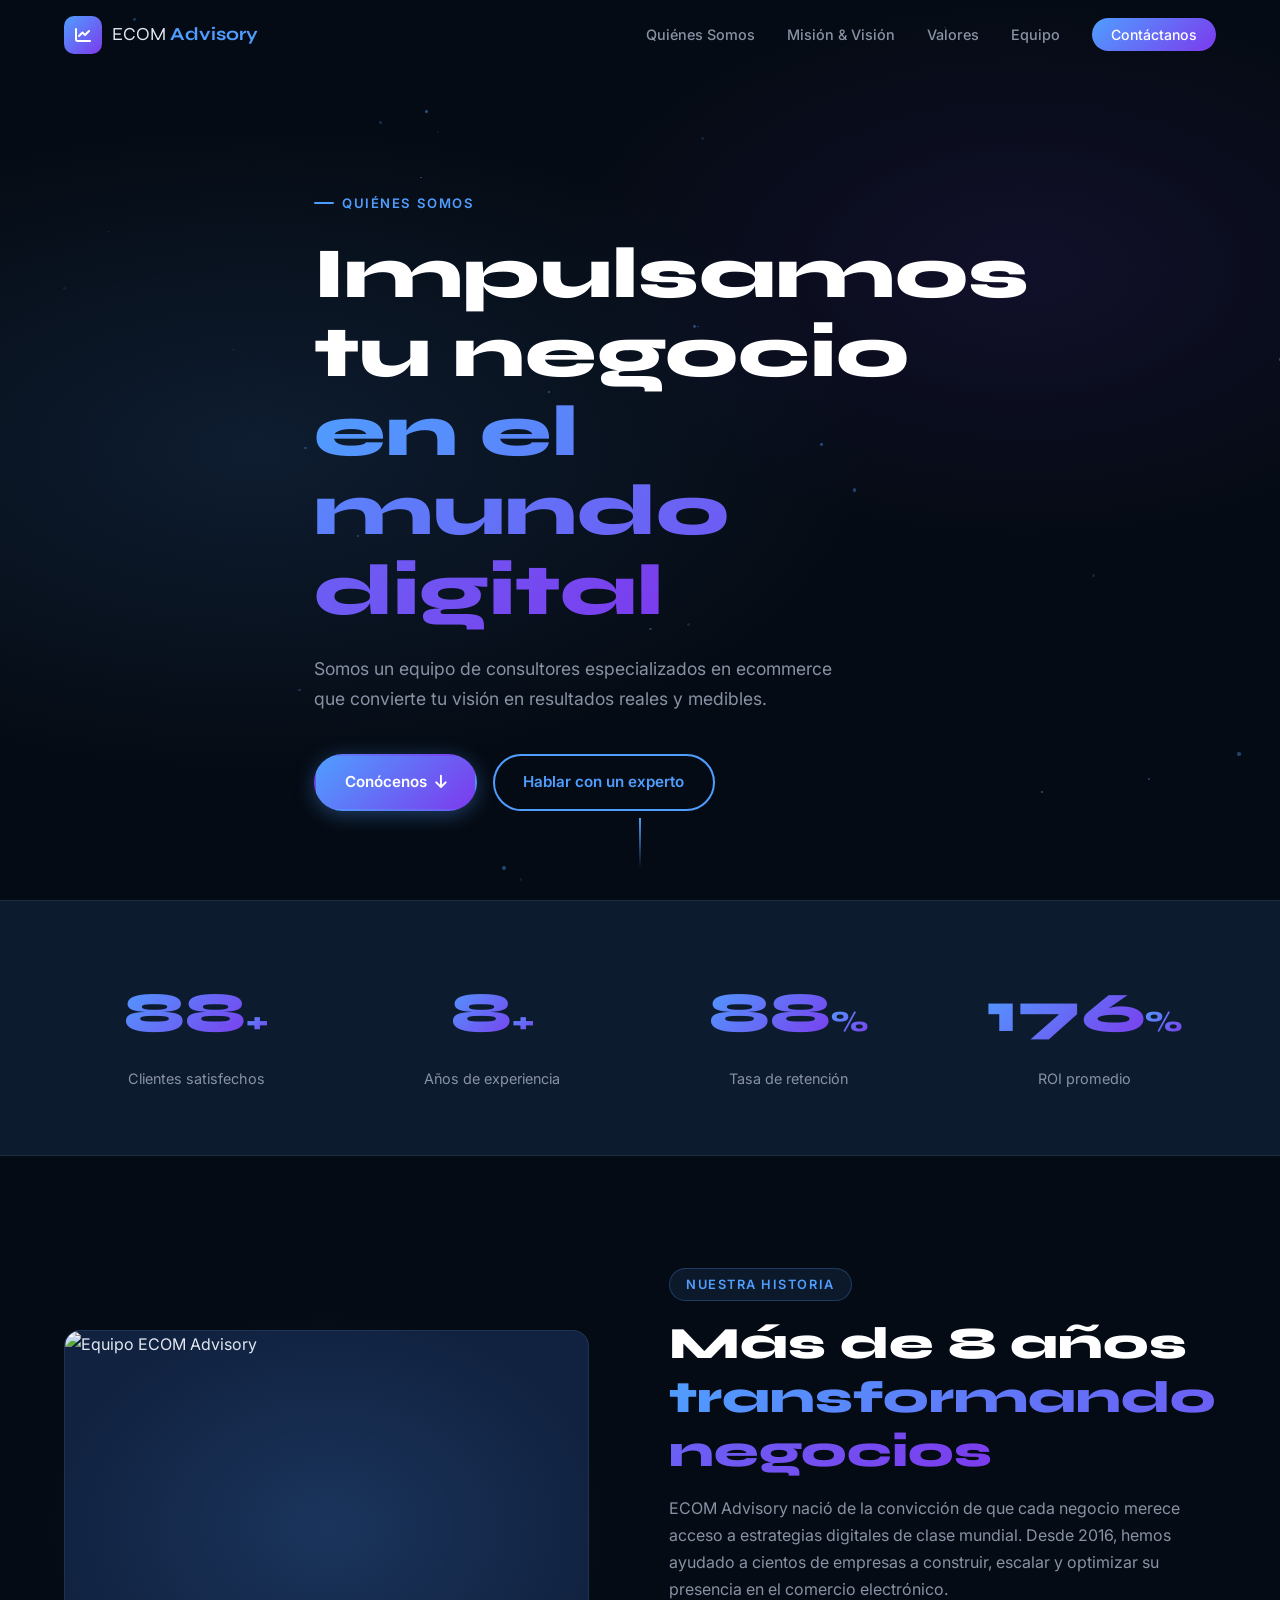
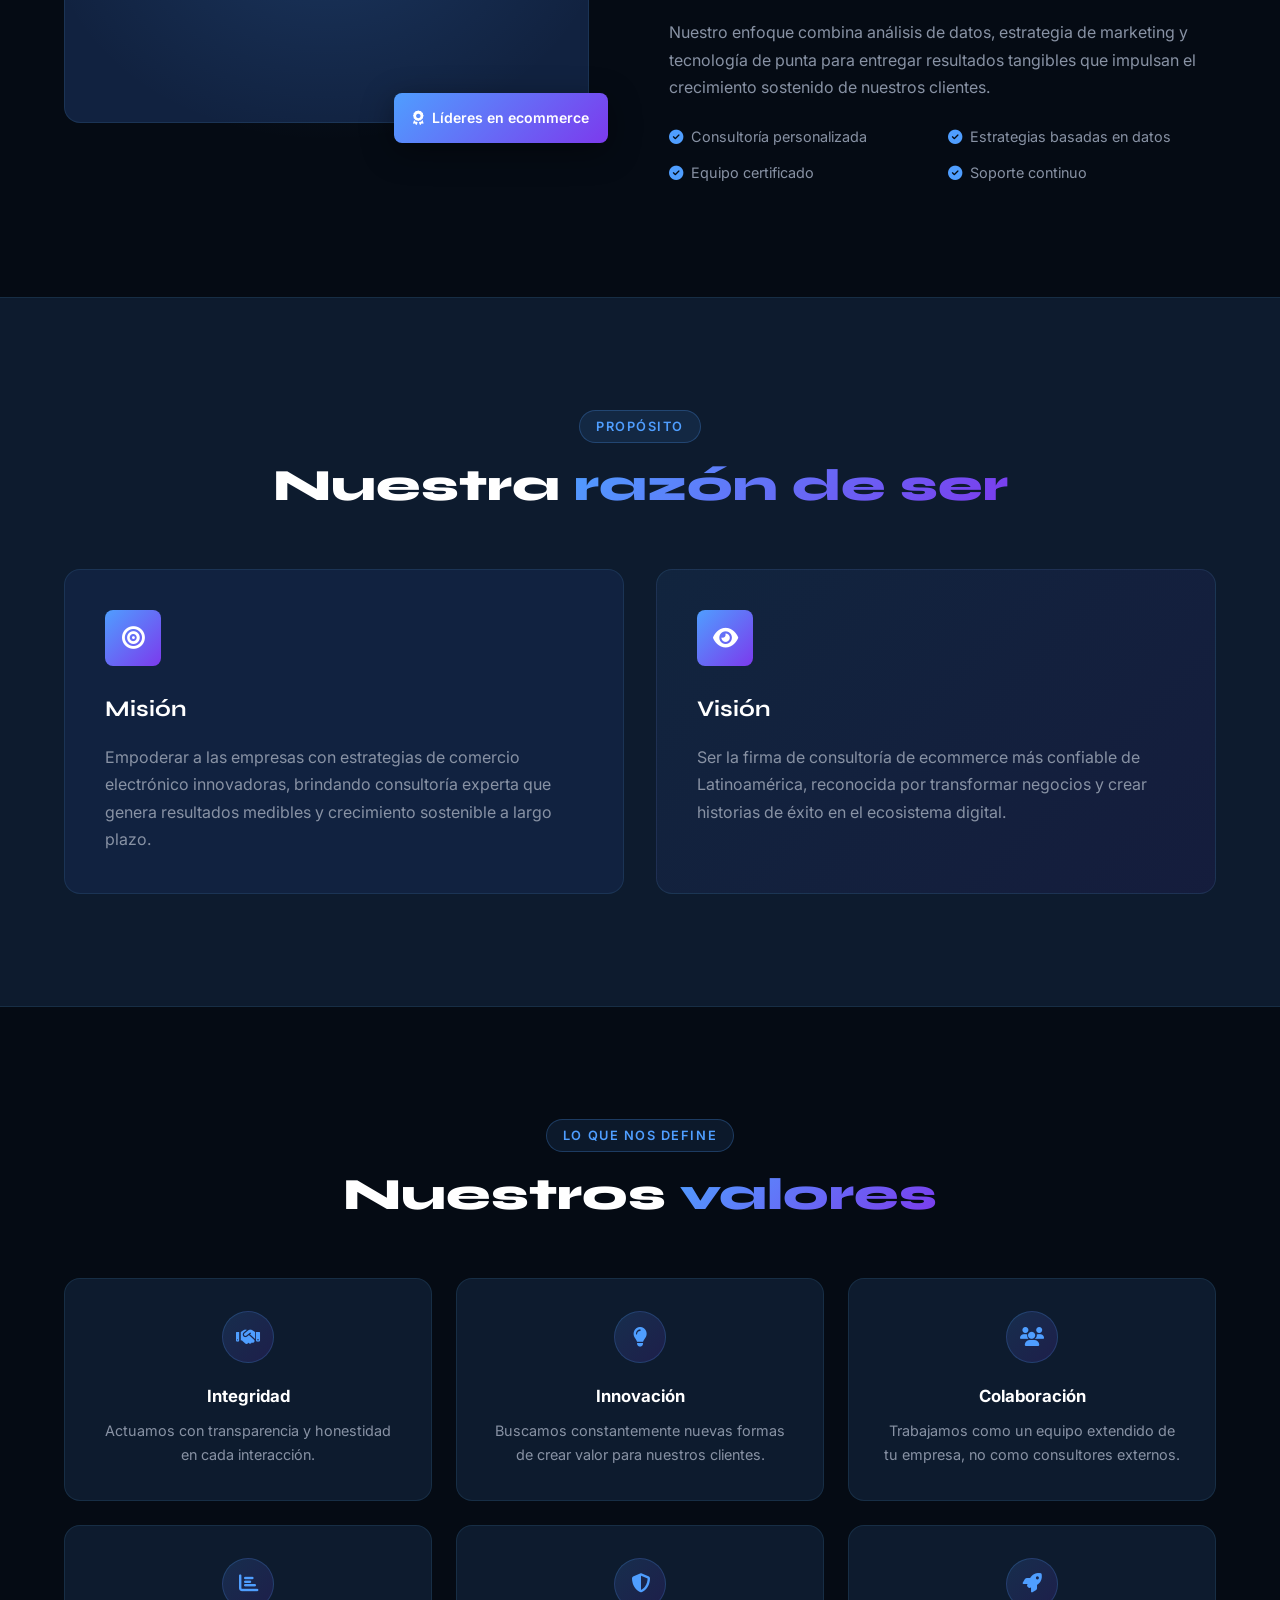
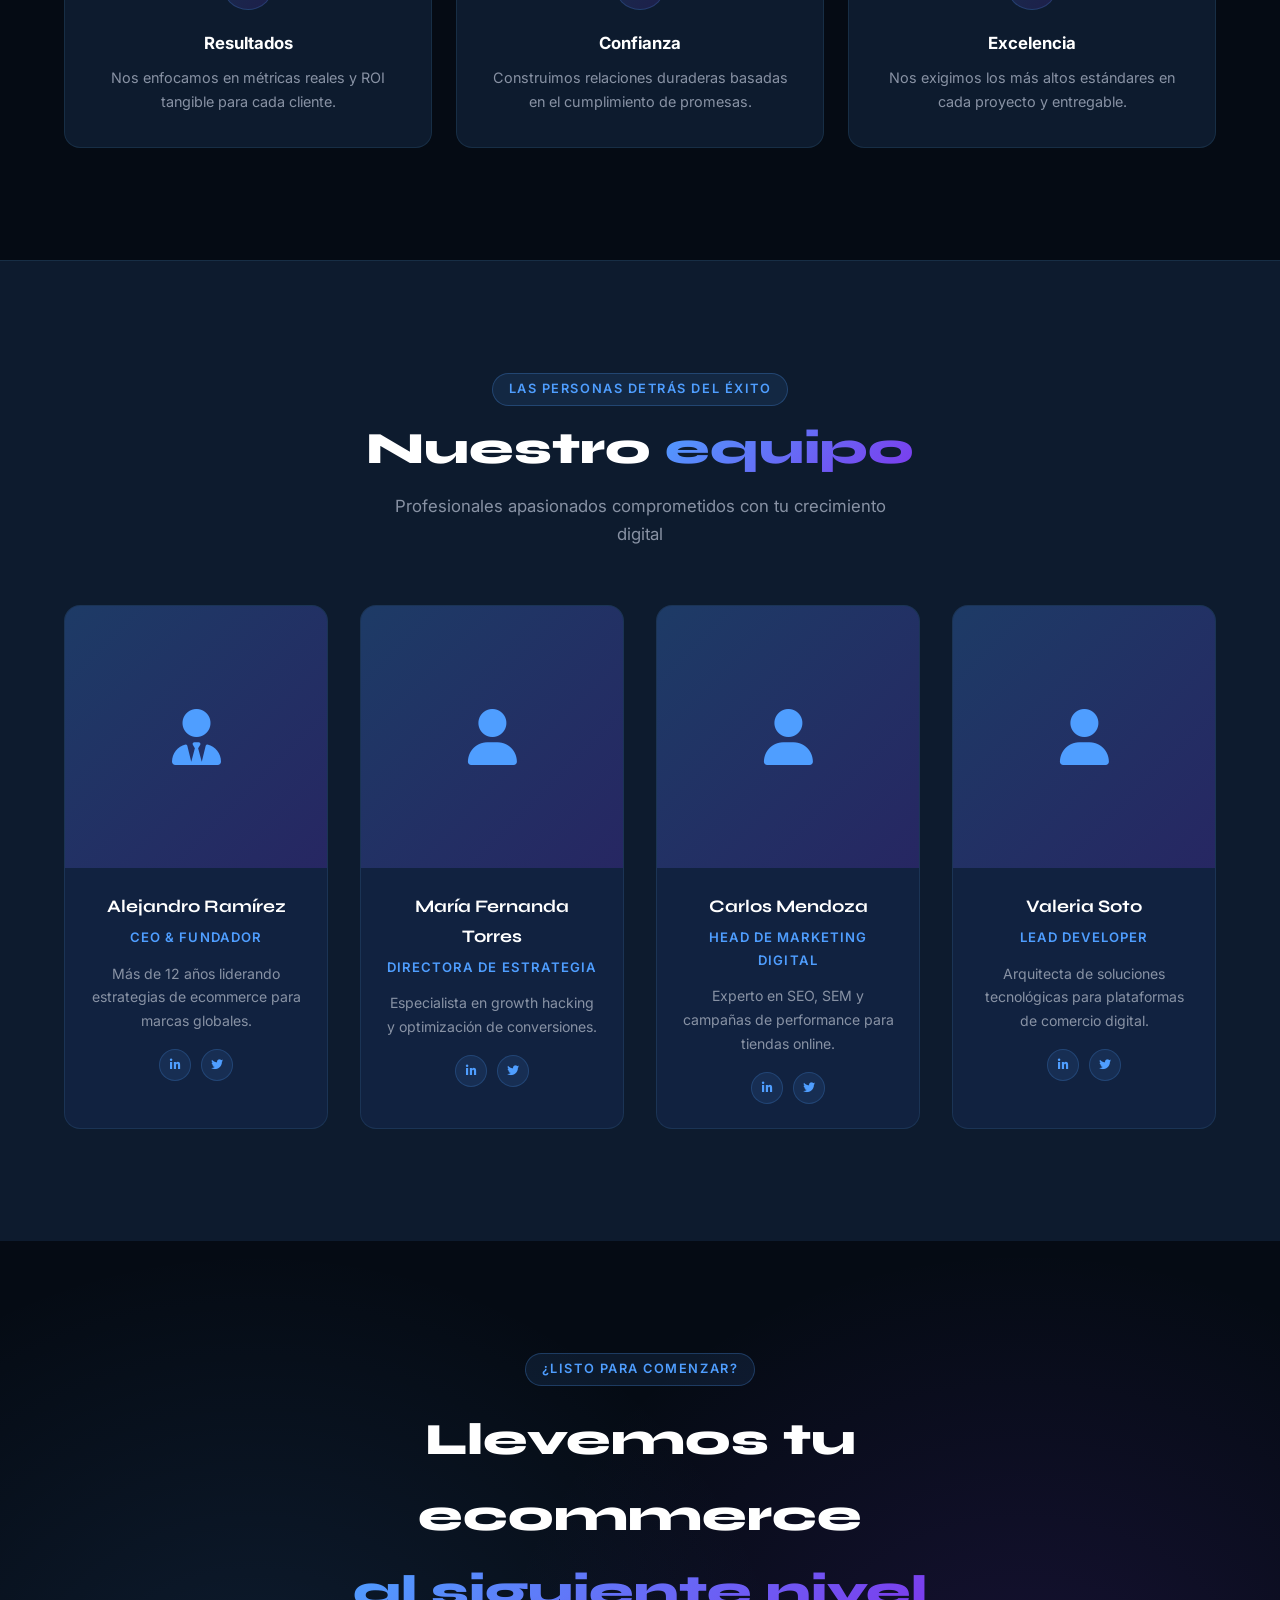
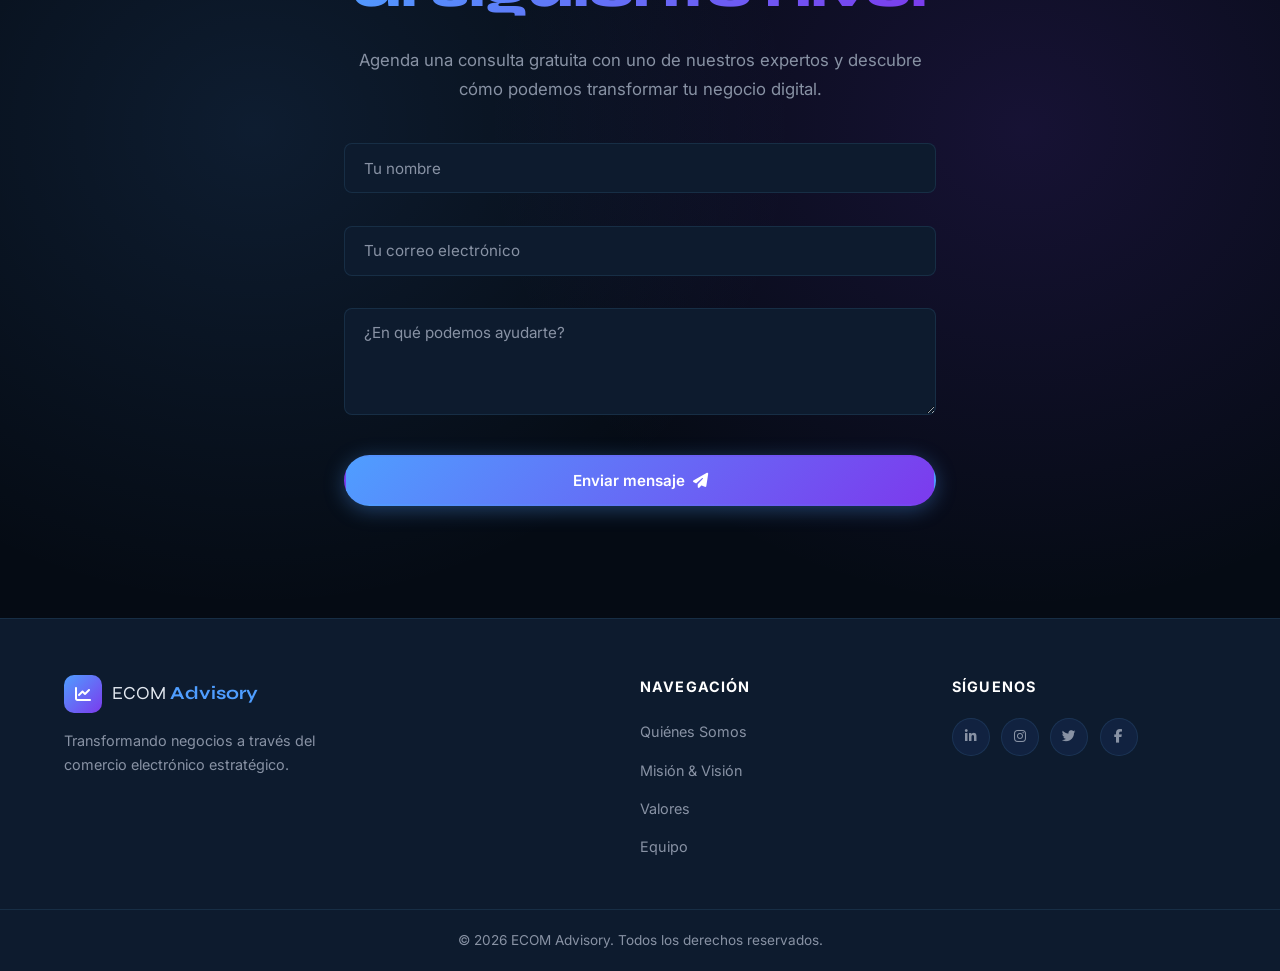
==== sobre nosotros/index.html @ ce8003c6 "feat: scaffolding inicial de la pagina Sobre Nosotros" ====
<!DOCTYPE html>
<html lang="es">
<head>
  <meta charset="UTF-8" />
  <meta name="viewport" content="width=device-width, initial-scale=1.0" />
  <meta name="description" content="Conoce al equipo de ECOM Advisory, expertos en consultoría de comercio electrónico comprometidos con el crecimiento de tu negocio digital." />
  <meta name="keywords" content="ECOM Advisory, consultoría ecommerce, sobre nosotros, equipo, comercio electrónico" />
  <meta property="og:title" content="Sobre Nosotros | ECOM Advisory" />
  <meta property="og:description" content="Expertos en ecommerce que impulsan tu negocio al siguiente nivel." />
  <meta property="og:type" content="website" />
  <title>Sobre Nosotros | ECOM Advisory</title>

  <!-- Google Fonts -->
  <link rel="preconnect" href="https://fonts.googleapis.com" />
  <link rel="preconnect" href="https://fonts.gstatic.com" crossorigin />
  <link href="https://fonts.googleapis.com/css2?family=Inter:wght@300;400;500;600;700;800&family=Syne:wght@700;800&display=swap" rel="stylesheet" />

  <!-- Font Awesome -->
  <link rel="stylesheet" href="https://cdnjs.cloudflare.com/ajax/libs/font-awesome/6.5.0/css/all.min.css" />

  <!-- Stylesheet -->
  <link rel="stylesheet" href="css/styles.css" />
</head>
<body>

  <!-- ===== HEADER / NAV ===== -->
  <header class="header" id="header">
    <nav class="nav container">
      <a href="#" class="nav__logo">
        <span class="logo__icon"><i class="fas fa-chart-line"></i></span>
        <span class="logo__text">ECOM <strong>Advisory</strong></span>
      </a>
      <ul class="nav__links" id="navLinks">
        <li><a href="#quienes-somos" class="nav__link">Quiénes Somos</a></li>
        <li><a href="#mision-vision" class="nav__link">Misión & Visión</a></li>
        <li><a href="#valores" class="nav__link">Valores</a></li>
        <li><a href="#equipo" class="nav__link">Equipo</a></li>
        <li><a href="#contacto" class="nav__link nav__link--cta">Contáctanos</a></li>
      </ul>
      <button class="nav__toggle" id="navToggle" aria-label="Abrir menú">
        <span></span><span></span><span></span>
      </button>
    </nav>
  </header>

  <main>
    <!-- ===== HERO ===== -->
    <section class="hero" id="inicio">
      <div class="hero__bg"></div>
      <div class="hero__particles" id="particles"></div>
      <div class="container hero__content">
        <p class="hero__tag" data-aos="fade-up">Quiénes Somos</p>
        <h1 class="hero__title" data-aos="fade-up" data-aos-delay="100">
          Impulsamos tu negocio<br />
          <span class="gradient-text">en el mundo digital</span>
        </h1>
        <p class="hero__subtitle" data-aos="fade-up" data-aos-delay="200">
          Somos un equipo de consultores especializados en ecommerce que convierte
          tu visión en resultados reales y medibles.
        </p>
        <div class="hero__actions" data-aos="fade-up" data-aos-delay="300">
          <a href="#quienes-somos" class="btn btn--primary">
            Conócenos <i class="fas fa-arrow-down"></i>
          </a>
          <a href="#contacto" class="btn btn--outline">Hablar con un experto</a>
        </div>
      </div>
      <div class="hero__scroll-indicator">
        <span></span>
      </div>
    </section>

    <!-- ===== ESTADÍSTICAS ===== -->
    <section class="stats" id="stats">
      <div class="container stats__grid">
        <div class="stat-card" data-aos="fade-up">
          <span class="stat-card__number" data-target="150">0</span><span class="stat-card__suffix">+</span>
          <p class="stat-card__label">Clientes satisfechos</p>
        </div>
        <div class="stat-card" data-aos="fade-up" data-aos-delay="100">
          <span class="stat-card__number" data-target="8">0</span><span class="stat-card__suffix">+</span>
          <p class="stat-card__label">Años de experiencia</p>
        </div>
        <div class="stat-card" data-aos="fade-up" data-aos-delay="200">
          <span class="stat-card__number" data-target="95">0</span><span class="stat-card__suffix">%</span>
          <p class="stat-card__label">Tasa de retención</p>
        </div>
        <div class="stat-card" data-aos="fade-up" data-aos-delay="300">
          <span class="stat-card__number" data-target="300">0</span><span class="stat-card__suffix">%</span>
          <p class="stat-card__label">ROI promedio</p>
        </div>
      </div>
    </section>

    <!-- ===== QUIÉNES SOMOS ===== -->
    <section class="about" id="quienes-somos">
      <div class="container about__grid">
        <div class="about__image-wrap" data-aos="fade-right">
          <div class="about__image-glow"></div>
          <img src="assets/images/team-photo.jpg" alt="Equipo ECOM Advisory" class="about__image" id="aboutImg" />
          <div class="about__badge">
            <i class="fas fa-award"></i>
            <span>Líderes en ecommerce</span>
          </div>
        </div>
        <div class="about__text" data-aos="fade-left">
          <span class="section__tag">Nuestra historia</span>
          <h2 class="section__title">Más de 8 años <br /><span class="gradient-text">transformando negocios</span></h2>
          <p class="about__description">
            ECOM Advisory nació de la convicción de que cada negocio merece acceso
            a estrategias digitales de clase mundial. Desde 2016, hemos ayudado a
            cientos de empresas a construir, escalar y optimizar su presencia en
            el comercio electrónico.
          </p>
          <p class="about__description">
            Nuestro enfoque combina análisis de datos, estrategia de marketing y
            tecnología de punta para entregar resultados tangibles que impulsan el
            crecimiento sostenido de nuestros clientes.
          </p>
          <ul class="about__features">
            <li><i class="fas fa-check-circle"></i> Consultoría personalizada</li>
            <li><i class="fas fa-check-circle"></i> Estrategias basadas en datos</li>
            <li><i class="fas fa-check-circle"></i> Equipo certificado</li>
            <li><i class="fas fa-check-circle"></i> Soporte continuo</li>
          </ul>
        </div>
      </div>
    </section>

    <!-- ===== MISIÓN & VISIÓN ===== -->
    <section class="mission" id="mision-vision">
      <div class="container">
        <div class="section__header" data-aos="fade-up">
          <span class="section__tag">Propósito</span>
          <h2 class="section__title">Nuestra <span class="gradient-text">razón de ser</span></h2>
        </div>
        <div class="mission__grid">
          <div class="mission-card" data-aos="fade-up" data-aos-delay="100">
            <div class="mission-card__icon">
              <i class="fas fa-bullseye"></i>
            </div>
            <h3 class="mission-card__title">Misión</h3>
            <p class="mission-card__text">
              Empoderar a las empresas con estrategias de comercio electrónico
              innovadoras, brindando consultoría experta que genera resultados
              medibles y crecimiento sostenible a largo plazo.
            </p>
          </div>
          <div class="mission-card mission-card--accent" data-aos="fade-up" data-aos-delay="200">
            <div class="mission-card__icon">
              <i class="fas fa-eye"></i>
            </div>
            <h3 class="mission-card__title">Visión</h3>
            <p class="mission-card__text">
              Ser la firma de consultoría de ecommerce más confiable de
              Latinoamérica, reconocida por transformar negocios y crear
              historias de éxito en el ecosistema digital.
            </p>
          </div>
        </div>
      </div>
    </section>

    <!-- ===== VALORES ===== -->
    <section class="values" id="valores">
      <div class="container">
        <div class="section__header" data-aos="fade-up">
          <span class="section__tag">Lo que nos define</span>
          <h2 class="section__title">Nuestros <span class="gradient-text">valores</span></h2>
        </div>
        <div class="values__grid">
          <div class="value-card" data-aos="fade-up" data-aos-delay="100">
            <div class="value-card__icon"><i class="fas fa-handshake"></i></div>
            <h3>Integridad</h3>
            <p>Actuamos con transparencia y honestidad en cada interacción.</p>
          </div>
          <div class="value-card" data-aos="fade-up" data-aos-delay="150">
            <div class="value-card__icon"><i class="fas fa-lightbulb"></i></div>
            <h3>Innovación</h3>
            <p>Buscamos constantemente nuevas formas de crear valor para nuestros clientes.</p>
          </div>
          <div class="value-card" data-aos="fade-up" data-aos-delay="200">
            <div class="value-card__icon"><i class="fas fa-users"></i></div>
            <h3>Colaboración</h3>
            <p>Trabajamos como un equipo extendido de tu empresa, no como consultores externos.</p>
          </div>
          <div class="value-card" data-aos="fade-up" data-aos-delay="250">
            <div class="value-card__icon"><i class="fas fa-chart-bar"></i></div>
            <h3>Resultados</h3>
            <p>Nos enfocamos en métricas reales y ROI tangible para cada cliente.</p>
          </div>
          <div class="value-card" data-aos="fade-up" data-aos-delay="300">
            <div class="value-card__icon"><i class="fas fa-shield-alt"></i></div>
            <h3>Confianza</h3>
            <p>Construimos relaciones duraderas basadas en el cumplimiento de promesas.</p>
          </div>
          <div class="value-card" data-aos="fade-up" data-aos-delay="350">
            <div class="value-card__icon"><i class="fas fa-rocket"></i></div>
            <h3>Excelencia</h3>
            <p>Nos exigimos los más altos estándares en cada proyecto y entregable.</p>
          </div>
        </div>
      </div>
    </section>

    <!-- ===== EQUIPO ===== -->
    <section class="team" id="equipo">
      <div class="container">
        <div class="section__header" data-aos="fade-up">
          <span class="section__tag">Las personas detrás del éxito</span>
          <h2 class="section__title">Nuestro <span class="gradient-text">equipo</span></h2>
          <p class="section__subtitle">Profesionales apasionados comprometidos con tu crecimiento digital</p>
        </div>
        <div class="team__grid">
          <!-- Team cards generated by JS -->
        </div>
      </div>
    </section>

    <!-- ===== CTA / CONTACTO ===== -->
    <section class="cta" id="contacto">
      <div class="cta__bg"></div>
      <div class="container cta__content" data-aos="fade-up">
        <span class="section__tag">¿Listo para comenzar?</span>
        <h2 class="cta__title">Llevemos tu ecommerce<br /><span class="gradient-text">al siguiente nivel</span></h2>
        <p class="cta__text">
          Agenda una consulta gratuita con uno de nuestros expertos y descubre
          cómo podemos transformar tu negocio digital.
        </p>
        <form class="cta__form" id="contactForm" novalidate>
          <div class="form__group">
            <input type="text" id="formName" name="name" placeholder="Tu nombre" required autocomplete="name" />
            <span class="form__error" id="nameError"></span>
          </div>
          <div class="form__group">
            <input type="email" id="formEmail" name="email" placeholder="Tu correo electrónico" required autocomplete="email" />
            <span class="form__error" id="emailError"></span>
          </div>
          <div class="form__group">
            <textarea id="formMessage" name="message" placeholder="¿En qué podemos ayudarte?" rows="4" required></textarea>
            <span class="form__error" id="messageError"></span>
          </div>
          <button type="submit" class="btn btn--primary btn--full" id="submitBtn">
            <span class="btn__text">Enviar mensaje</span>
            <i class="fas fa-paper-plane"></i>
          </button>
          <p class="form__success" id="formSuccess">¡Mensaje enviado! Te contactaremos pronto.</p>
        </form>
      </div>
    </section>
  </main>

  <!-- ===== FOOTER ===== -->
  <footer class="footer">
    <div class="container footer__inner">
      <div class="footer__brand">
        <a href="#" class="nav__logo">
          <span class="logo__icon"><i class="fas fa-chart-line"></i></span>
          <span class="logo__text">ECOM <strong>Advisory</strong></span>
        </a>
        <p>Transformando negocios a través del comercio electrónico estratégico.</p>
      </div>
      <div class="footer__links">
        <h4>Navegación</h4>
        <ul>
          <li><a href="#quienes-somos">Quiénes Somos</a></li>
          <li><a href="#mision-vision">Misión & Visión</a></li>
          <li><a href="#valores">Valores</a></li>
          <li><a href="#equipo">Equipo</a></li>
        </ul>
      </div>
      <div class="footer__social">
        <h4>Síguenos</h4>
        <div class="social__icons">
          <a href="#" aria-label="LinkedIn" class="social__icon"><i class="fab fa-linkedin-in"></i></a>
          <a href="#" aria-label="Instagram" class="social__icon"><i class="fab fa-instagram"></i></a>
          <a href="#" aria-label="Twitter" class="social__icon"><i class="fab fa-twitter"></i></a>
          <a href="#" aria-label="Facebook" class="social__icon"><i class="fab fa-facebook-f"></i></a>
        </div>
      </div>
    </div>
    <div class="footer__bottom">
      <p>&copy; 2026 ECOM Advisory. Todos los derechos reservados.</p>
    </div>
  </footer>

  <!-- Back to top -->
  <button class="back-to-top" id="backToTop" aria-label="Volver arriba">
    <i class="fas fa-chevron-up"></i>
  </button>

  <!-- Script -->
  <script src="js/main.js"></script>
</body>
</html>
---- sobre nosotros/css/styles.css ----
/* ===================================================
   ECOM Advisory - Sobre Nosotros | CSS Principal
   =================================================== */

/* ---- Variables ---- */
:root {
  --clr-bg: #050b14;
  --clr-surface: #0d1b2e;
  --clr-surface-2: #112240;
  --clr-border: rgba(99, 179, 237, 0.12);
  --clr-primary: #4f9eff;
  --clr-primary-dark: #1a6fd4;
  --clr-accent: #7c3aed;
  --clr-gradient: linear-gradient(135deg, #4f9eff 0%, #7c3aed 100%);
  --clr-text: #e2e8f0;
  --clr-text-muted: #8892a4;
  --clr-white: #ffffff;
  --font-sans: "Inter", sans-serif;
  --font-display: "Syne", sans-serif;
  --shadow-card: 0 8px 32px rgba(0, 0, 0, 0.4);
  --shadow-glow: 0 0 40px rgba(79, 158, 255, 0.18);
  --radius: 16px;
  --radius-sm: 8px;
  --transition: 0.3s cubic-bezier(0.4, 0, 0.2, 1);
  --max-width: 1200px;
}

/* ---- Reset ---- */
*, *::before, *::after { box-sizing: border-box; margin: 0; padding: 0; }
html { scroll-behavior: smooth; font-size: 16px; }
body {
  font-family: var(--font-sans);
  background-color: var(--clr-bg);
  color: var(--clr-text);
  line-height: 1.7;
  overflow-x: hidden;
}
img { max-width: 100%; display: block; }
a { text-decoration: none; color: inherit; }
ul { list-style: none; }
button { cursor: pointer; border: none; background: none; }

/* ---- Utilities ---- */
.container { max-width: var(--max-width); margin-inline: auto; padding-inline: 1.5rem; }

.gradient-text {
  background: var(--clr-gradient);
  -webkit-background-clip: text;
  -webkit-text-fill-color: transparent;
  background-clip: text;
}

.section__tag {
  display: inline-block;
  font-size: 0.8rem;
  font-weight: 600;
  letter-spacing: 0.12em;
  text-transform: uppercase;
  color: var(--clr-primary);
  padding: 0.3rem 1rem;
  background: rgba(79, 158, 255, 0.1);
  border: 1px solid rgba(79, 158, 255, 0.25);
  border-radius: 999px;
  margin-bottom: 1rem;
}

.section__header {
  text-align: center;
  margin-bottom: 3.5rem;
}

.section__title {
  font-family: var(--font-display);
  font-size: clamp(2rem, 4vw, 2.8rem);
  font-weight: 800;
  line-height: 1.2;
  color: var(--clr-white);
  margin-bottom: 1rem;
}

.section__subtitle {
  color: var(--clr-text-muted);
  max-width: 500px;
  margin-inline: auto;
  font-size: 1.05rem;
}

/* ---- Buttons ---- */
.btn {
  display: inline-flex;
  align-items: center;
  gap: 0.5rem;
  padding: 0.85rem 1.8rem;
  border-radius: 999px;
  font-size: 0.95rem;
  font-weight: 600;
  font-family: var(--font-sans);
  transition: var(--transition);
  cursor: pointer;
  border: 2px solid transparent;
}

.btn--primary {
  background: var(--clr-gradient);
  color: var(--clr-white);
  box-shadow: 0 4px 20px rgba(79, 158, 255, 0.35);
}
.btn--primary:hover { transform: translateY(-2px); box-shadow: 0 8px 32px rgba(79, 158, 255, 0.5); }

.btn--outline {
  background: transparent;
  color: var(--clr-primary);
  border-color: var(--clr-primary);
}
.btn--outline:hover { background: rgba(79, 158, 255, 0.1); transform: translateY(-2px); }

.btn--full { width: 100%; justify-content: center; }

/* ===== HEADER ===== */
.header {
  position: fixed;
  top: 0; left: 0; right: 0;
  z-index: 1000;
  padding: 1rem 0;
  transition: var(--transition);
}
.header.scrolled {
  background: rgba(5, 11, 20, 0.9);
  backdrop-filter: blur(16px);
  border-bottom: 1px solid var(--clr-border);
  padding: 0.65rem 0;
}

.nav {
  display: flex;
  align-items: center;
  justify-content: space-between;
}

.nav__logo {
  display: flex;
  align-items: center;
  gap: 0.6rem;
  font-size: 1.15rem;
  font-family: var(--font-display);
}
.logo__icon {
  width: 38px; height: 38px;
  background: var(--clr-gradient);
  border-radius: 10px;
  display: grid;
  place-items: center;
  color: #fff;
  font-size: 1rem;
}
.logo__text strong { color: var(--clr-primary); }

.nav__links {
  display: flex;
  align-items: center;
  gap: 2rem;
}
.nav__link {
  color: var(--clr-text-muted);
  font-size: 0.9rem;
  font-weight: 500;
  transition: var(--transition);
  position: relative;
}
.nav__link::after {
  content: "";
  position: absolute;
  bottom: -4px; left: 0;
  width: 0; height: 2px;
  background: var(--clr-gradient);
  border-radius: 2px;
  transition: var(--transition);
}
.nav__link:hover, .nav__link.active { color: var(--clr-white); }
.nav__link:hover::after, .nav__link.active::after { width: 100%; }
.nav__link--cta {
  padding: 0.5rem 1.2rem;
  background: var(--clr-gradient);
  color: #fff !important;
  border-radius: 999px;
  font-size: 0.88rem;
}
.nav__link--cta::after { display: none; }
.nav__link--cta:hover { transform: translateY(-1px); box-shadow: 0 4px 16px rgba(79,158,255,0.4); }

.nav__toggle {
  display: none;
  flex-direction: column;
  gap: 5px;
  padding: 4px;
}
.nav__toggle span {
  display: block;
  width: 24px; height: 2px;
  background: var(--clr-text);
  border-radius: 2px;
  transition: var(--transition);
}
.nav__toggle.active span:nth-child(1) { transform: translateY(7px) rotate(45deg); }
.nav__toggle.active span:nth-child(2) { opacity: 0; }
.nav__toggle.active span:nth-child(3) { transform: translateY(-7px) rotate(-45deg); }

/* ===== HERO ===== */
.hero {
  min-height: 100vh;
  display: flex;
  align-items: center;
  position: relative;
  overflow: hidden;
  padding-top: 6rem;
}
.hero__bg {
  position: absolute;
  inset: 0;
  background:
    radial-gradient(ellipse 80% 60% at 20% 50%, rgba(79,158,255,0.12) 0%, transparent 60%),
    radial-gradient(ellipse 60% 50% at 80% 30%, rgba(124,58,237,0.1) 0%, transparent 60%);
}
.hero__particles {
  position: absolute;
  inset: 0;
  pointer-events: none;
}
.hero__content {
  position: relative;
  z-index: 2;
  max-width: 700px;
  padding-block: 4rem;
}
.hero__tag {
  display: inline-flex;
  align-items: center;
  gap: 0.5rem;
  font-size: 0.82rem;
  font-weight: 600;
  letter-spacing: 0.12em;
  text-transform: uppercase;
  color: var(--clr-primary);
  margin-bottom: 1.2rem;
}
.hero__tag::before {
  content: "";
  width: 20px; height: 2px;
  background: var(--clr-primary);
  border-radius: 2px;
}
.hero__title {
  font-family: var(--font-display);
  font-size: clamp(2.6rem, 6vw, 4.5rem);
  font-weight: 800;
  line-height: 1.1;
  color: var(--clr-white);
  margin-bottom: 1.5rem;
}
.hero__subtitle {
  font-size: 1.1rem;
  color: var(--clr-text-muted);
  max-width: 540px;
  margin-bottom: 2.5rem;
}
.hero__actions { display: flex; gap: 1rem; flex-wrap: wrap; }
.hero__scroll-indicator {
  position: absolute;
  bottom: 2rem;
  left: 50%;
  transform: translateX(-50%);
  display: flex;
  flex-direction: column;
  align-items: center;
}
.hero__scroll-indicator span {
  display: block;
  width: 2px;
  height: 50px;
  background: linear-gradient(to bottom, var(--clr-primary), transparent);
  animation: scrollLine 2s ease-in-out infinite;
}
@keyframes scrollLine {
  0%, 100% { opacity: 0; transform: scaleY(0); transform-origin: top; }
  50% { opacity: 1; transform: scaleY(1); transform-origin: top; }
}

/* ===== STATS ===== */
.stats {
  padding: 4rem 0;
  background: var(--clr-surface);
  border-top: 1px solid var(--clr-border);
  border-bottom: 1px solid var(--clr-border);
}
.stats__grid {
  display: grid;
  grid-template-columns: repeat(auto-fit, minmax(180px, 1fr));
  gap: 2rem;
  text-align: center;
}
.stat-card__number {
  font-family: var(--font-display);
  font-size: clamp(2.5rem, 5vw, 3.5rem);
  font-weight: 800;
  background: var(--clr-gradient);
  -webkit-background-clip: text;
  -webkit-text-fill-color: transparent;
  background-clip: text;
}
.stat-card__suffix {
  font-family: var(--font-display);
  font-size: 1.8rem;
  font-weight: 800;
  background: var(--clr-gradient);
  -webkit-background-clip: text;
  -webkit-text-fill-color: transparent;
  background-clip: text;
}
.stat-card__label {
  font-size: 0.9rem;
  color: var(--clr-text-muted);
  margin-top: 0.4rem;
}

/* ===== ABOUT ===== */
.about {
  padding: 7rem 0;
}
.about__grid {
  display: grid;
  grid-template-columns: 1fr 1fr;
  gap: 5rem;
  align-items: center;
}
.about__image-wrap {
  position: relative;
}
.about__image-glow {
  position: absolute;
  inset: -20px;
  background: radial-gradient(ellipse at center, rgba(79,158,255,0.15) 0%, transparent 70%);
  border-radius: var(--radius);
  pointer-events: none;
}
.about__image {
  width: 100%;
  border-radius: var(--radius);
  border: 1px solid var(--clr-border);
  object-fit: cover;
  aspect-ratio: 4/3;
  background: var(--clr-surface-2);
  min-height: 320px;
}
.about__badge {
  position: absolute;
  bottom: -1.2rem;
  right: -1.2rem;
  background: var(--clr-gradient);
  color: #fff;
  padding: 0.8rem 1.2rem;
  border-radius: var(--radius-sm);
  display: flex;
  align-items: center;
  gap: 0.5rem;
  font-size: 0.88rem;
  font-weight: 600;
  box-shadow: var(--shadow-card);
}
.about__description {
  color: var(--clr-text-muted);
  margin-bottom: 1rem;
  font-size: 1rem;
}
.about__features {
  display: grid;
  grid-template-columns: 1fr 1fr;
  gap: 0.7rem;
  margin-top: 1.5rem;
}
.about__features li {
  display: flex;
  align-items: center;
  gap: 0.5rem;
  font-size: 0.9rem;
  color: var(--clr-text-muted);
}
.about__features li i { color: var(--clr-primary); }

/* ===== MISSION ===== */
.mission {
  padding: 7rem 0;
  background: var(--clr-surface);
  border-top: 1px solid var(--clr-border);
  border-bottom: 1px solid var(--clr-border);
}
.mission__grid {
  display: grid;
  grid-template-columns: 1fr 1fr;
  gap: 2rem;
  margin-top: 0;
}
.mission-card {
  background: var(--clr-surface-2);
  border: 1px solid var(--clr-border);
  border-radius: var(--radius);
  padding: 2.5rem;
  transition: var(--transition);
}
.mission-card:hover {
  transform: translateY(-4px);
  box-shadow: var(--shadow-glow);
  border-color: rgba(79,158,255,0.3);
}
.mission-card--accent { background: linear-gradient(135deg, rgba(79,158,255,0.08), rgba(124,58,237,0.08)); }
.mission-card__icon {
  width: 56px; height: 56px;
  background: var(--clr-gradient);
  border-radius: var(--radius-sm);
  display: grid;
  place-items: center;
  font-size: 1.4rem;
  color: #fff;
  margin-bottom: 1.5rem;
}
.mission-card__title {
  font-family: var(--font-display);
  font-size: 1.4rem;
  font-weight: 700;
  color: var(--clr-white);
  margin-bottom: 1rem;
}
.mission-card__text { color: var(--clr-text-muted); font-size: 1rem; }

/* ===== VALUES ===== */
.values { padding: 7rem 0; }
.values__grid {
  display: grid;
  grid-template-columns: repeat(3, 1fr);
  gap: 1.5rem;
}
.value-card {
  background: var(--clr-surface);
  border: 1px solid var(--clr-border);
  border-radius: var(--radius);
  padding: 2rem;
  transition: var(--transition);
  text-align: center;
}
.value-card:hover {
  transform: translateY(-6px);
  box-shadow: var(--shadow-glow);
  border-color: rgba(79,158,255,0.3);
}
.value-card__icon {
  width: 52px; height: 52px;
  background: linear-gradient(135deg, rgba(79,158,255,0.15), rgba(124,58,237,0.15));
  border: 1px solid rgba(79,158,255,0.2);
  border-radius: 50%;
  display: grid;
  place-items: center;
  font-size: 1.2rem;
  color: var(--clr-primary);
  margin: 0 auto 1.2rem;
  transition: var(--transition);
}
.value-card:hover .value-card__icon {
  background: var(--clr-gradient);
  color: #fff;
  border-color: transparent;
}
.value-card h3 {
  font-size: 1.05rem;
  font-weight: 700;
  color: var(--clr-white);
  margin-bottom: 0.5rem;
}
.value-card p { font-size: 0.9rem; color: var(--clr-text-muted); }

/* ===== TEAM ===== */
.team { padding: 7rem 0; background: var(--clr-surface); border-top: 1px solid var(--clr-border); }
.team__grid {
  display: grid;
  grid-template-columns: repeat(auto-fit, minmax(240px, 1fr));
  gap: 2rem;
}
.team-card {
  background: var(--clr-surface-2);
  border: 1px solid var(--clr-border);
  border-radius: var(--radius);
  overflow: hidden;
  transition: var(--transition);
  text-align: center;
}
.team-card:hover { transform: translateY(-6px); box-shadow: var(--shadow-glow); border-color: rgba(79,158,255,0.3); }
.team-card__photo {
  width: 100%;
  aspect-ratio: 1;
  object-fit: cover;
  background: linear-gradient(135deg, var(--clr-surface-2), var(--clr-primary-dark));
}
.team-card__photo-placeholder {
  width: 100%;
  aspect-ratio: 1;
  background: linear-gradient(135deg, rgba(79,158,255,0.2), rgba(124,58,237,0.2));
  display: flex;
  align-items: center;
  justify-content: center;
  font-size: 3.5rem;
  color: var(--clr-primary);
}
.team-card__body { padding: 1.5rem; }
.team-card__name {
  font-family: var(--font-display);
  font-size: 1.1rem;
  font-weight: 700;
  color: var(--clr-white);
  margin-bottom: 0.3rem;
}
.team-card__role {
  font-size: 0.82rem;
  color: var(--clr-primary);
  font-weight: 600;
  text-transform: uppercase;
  letter-spacing: 0.08em;
  margin-bottom: 0.8rem;
}
.team-card__bio { font-size: 0.88rem; color: var(--clr-text-muted); }
.team-card__social {
  display: flex;
  justify-content: center;
  gap: 0.6rem;
  margin-top: 1rem;
}
.team-card__social a {
  width: 32px; height: 32px;
  background: rgba(79,158,255,0.1);
  border: 1px solid rgba(79,158,255,0.2);
  border-radius: 50%;
  display: grid;
  place-items: center;
  font-size: 0.75rem;
  color: var(--clr-primary);
  transition: var(--transition);
}
.team-card__social a:hover { background: var(--clr-gradient); color: #fff; border-color: transparent; }

/* ===== CTA ===== */
.cta {
  padding: 7rem 0;
  position: relative;
  overflow: hidden;
}
.cta__bg {
  position: absolute;
  inset: 0;
  background:
    radial-gradient(ellipse 60% 70% at 80% 50%, rgba(124,58,237,0.15) 0%, transparent 70%),
    radial-gradient(ellipse 60% 70% at 20% 50%, rgba(79,158,255,0.12) 0%, transparent 70%);
}
.cta__content {
  position: relative;
  z-index: 2;
  max-width: 640px;
  margin-inline: auto;
  text-align: center;
}
.cta__title {
  font-family: var(--font-display);
  font-size: clamp(2rem, 4vw, 2.8rem);
  font-weight: 800;
  color: var(--clr-white);
  margin-bottom: 1rem;
}
.cta__text { color: var(--clr-text-muted); margin-bottom: 2.5rem; font-size: 1.05rem; }

/* Form */
.cta__form { display: flex; flex-direction: column; gap: 1rem; text-align: left; }
.form__group { position: relative; }
.cta__form input,
.cta__form textarea {
  width: 100%;
  background: var(--clr-surface);
  border: 1px solid var(--clr-border);
  border-radius: var(--radius-sm);
  padding: 0.9rem 1.2rem;
  color: var(--clr-text);
  font-family: var(--font-sans);
  font-size: 0.95rem;
  transition: var(--transition);
  outline: none;
  resize: vertical;
}
.cta__form input::placeholder,
.cta__form textarea::placeholder { color: var(--clr-text-muted); }
.cta__form input:focus,
.cta__form textarea:focus { border-color: var(--clr-primary); box-shadow: 0 0 0 3px rgba(79,158,255,0.1); }
.cta__form input.invalid,
.cta__form textarea.invalid { border-color: #f56565; }
.form__error { font-size: 0.78rem; color: #f56565; display: block; margin-top: 0.25rem; min-height: 1em; }
.form__success {
  display: none;
  text-align: center;
  color: #68d391;
  font-weight: 600;
  font-size: 0.95rem;
}
.form__success.visible { display: block; }

/* ===== FOOTER ===== */
.footer {
  background: var(--clr-surface);
  border-top: 1px solid var(--clr-border);
  padding-top: 3.5rem;
}
.footer__inner {
  display: grid;
  grid-template-columns: 2fr 1fr 1fr;
  gap: 3rem;
  padding-bottom: 3rem;
}
.footer__brand p {
  color: var(--clr-text-muted);
  font-size: 0.9rem;
  margin-top: 1rem;
  max-width: 280px;
}
.footer__links h4,
.footer__social h4 {
  color: var(--clr-white);
  font-size: 0.9rem;
  font-weight: 700;
  text-transform: uppercase;
  letter-spacing: 0.08em;
  margin-bottom: 1.2rem;
}
.footer__links ul { display: flex; flex-direction: column; gap: 0.7rem; }
.footer__links a {
  color: var(--clr-text-muted);
  font-size: 0.9rem;
  transition: var(--transition);
}
.footer__links a:hover { color: var(--clr-primary); }
.social__icons { display: flex; gap: 0.7rem; }
.social__icon {
  width: 38px; height: 38px;
  background: var(--clr-surface-2);
  border: 1px solid var(--clr-border);
  border-radius: 50%;
  display: grid;
  place-items: center;
  color: var(--clr-text-muted);
  font-size: 0.85rem;
  transition: var(--transition);
}
.social__icon:hover { background: var(--clr-gradient); color: #fff; border-color: transparent; transform: translateY(-2px); }
.footer__bottom {
  border-top: 1px solid var(--clr-border);
  padding: 1.2rem 0;
  text-align: center;
}
.footer__bottom p { font-size: 0.85rem; color: var(--clr-text-muted); }

/* ===== BACK TO TOP ===== */
.back-to-top {
  position: fixed;
  bottom: 2rem;
  right: 2rem;
  width: 44px; height: 44px;
  background: var(--clr-gradient);
  color: #fff;
  border-radius: 50%;
  display: grid;
  place-items: center;
  font-size: 1rem;
  box-shadow: 0 4px 16px rgba(79,158,255,0.35);
  opacity: 0;
  pointer-events: none;
  transition: var(--transition);
  z-index: 999;
}
.back-to-top.visible { opacity: 1; pointer-events: auto; }
.back-to-top:hover { transform: translateY(-3px); box-shadow: 0 8px 24px rgba(79,158,255,0.5); }

/* ===== AOS-like animation ===== */
[data-aos] { opacity: 0; transform: translateY(24px); transition: opacity 0.6s ease, transform 0.6s ease; }
[data-aos].aos-animate { opacity: 1; transform: translateY(0); }
[data-aos][data-aos-delay="100"] { transition-delay: 0.1s; }
[data-aos][data-aos-delay="150"] { transition-delay: 0.15s; }
[data-aos][data-aos-delay="200"] { transition-delay: 0.2s; }
[data-aos][data-aos-delay="250"] { transition-delay: 0.25s; }
[data-aos][data-aos-delay="300"] { transition-delay: 0.3s; }
[data-aos][data-aos-delay="350"] { transition-delay: 0.35s; }
[data-aos="fade-right"] { transform: translateX(-24px); }
[data-aos="fade-right"].aos-animate { transform: translateX(0); }
[data-aos="fade-left"] { transform: translateX(24px); }
[data-aos="fade-left"].aos-animate { transform: translateX(0); }

/* ===== RESPONSIVE ===== */
@media (max-width: 1024px) {
  .about__grid { grid-template-columns: 1fr; gap: 3rem; }
  .about__image-wrap { max-width: 520px; margin-inline: auto; }
  .values__grid { grid-template-columns: repeat(2, 1fr); }
  .footer__inner { grid-template-columns: 1fr 1fr; }
  .footer__brand { grid-column: 1 / -1; }
}

@media (max-width: 768px) {
  .nav__links {
    display: none;
    position: fixed;
    inset: 0;
    background: rgba(5, 11, 20, 0.97);
    backdrop-filter: blur(20px);
    flex-direction: column;
    justify-content: center;
    align-items: center;
    gap: 2rem;
    z-index: 999;
  }
  .nav__links.open { display: flex; }
  .nav__link { font-size: 1.2rem; }
  .nav__toggle { display: flex; z-index: 1000; }
  .mission__grid { grid-template-columns: 1fr; }
  .values__grid { grid-template-columns: 1fr 1fr; }
  .stats__grid { grid-template-columns: repeat(2, 1fr); }
  .footer__inner { grid-template-columns: 1fr; gap: 2rem; }
}

@media (max-width: 480px) {
  .hero__actions { flex-direction: column; }
  .values__grid { grid-template-columns: 1fr; }
  .stats__grid { grid-template-columns: repeat(2, 1fr); }
  .about__features { grid-template-columns: 1fr; }
}
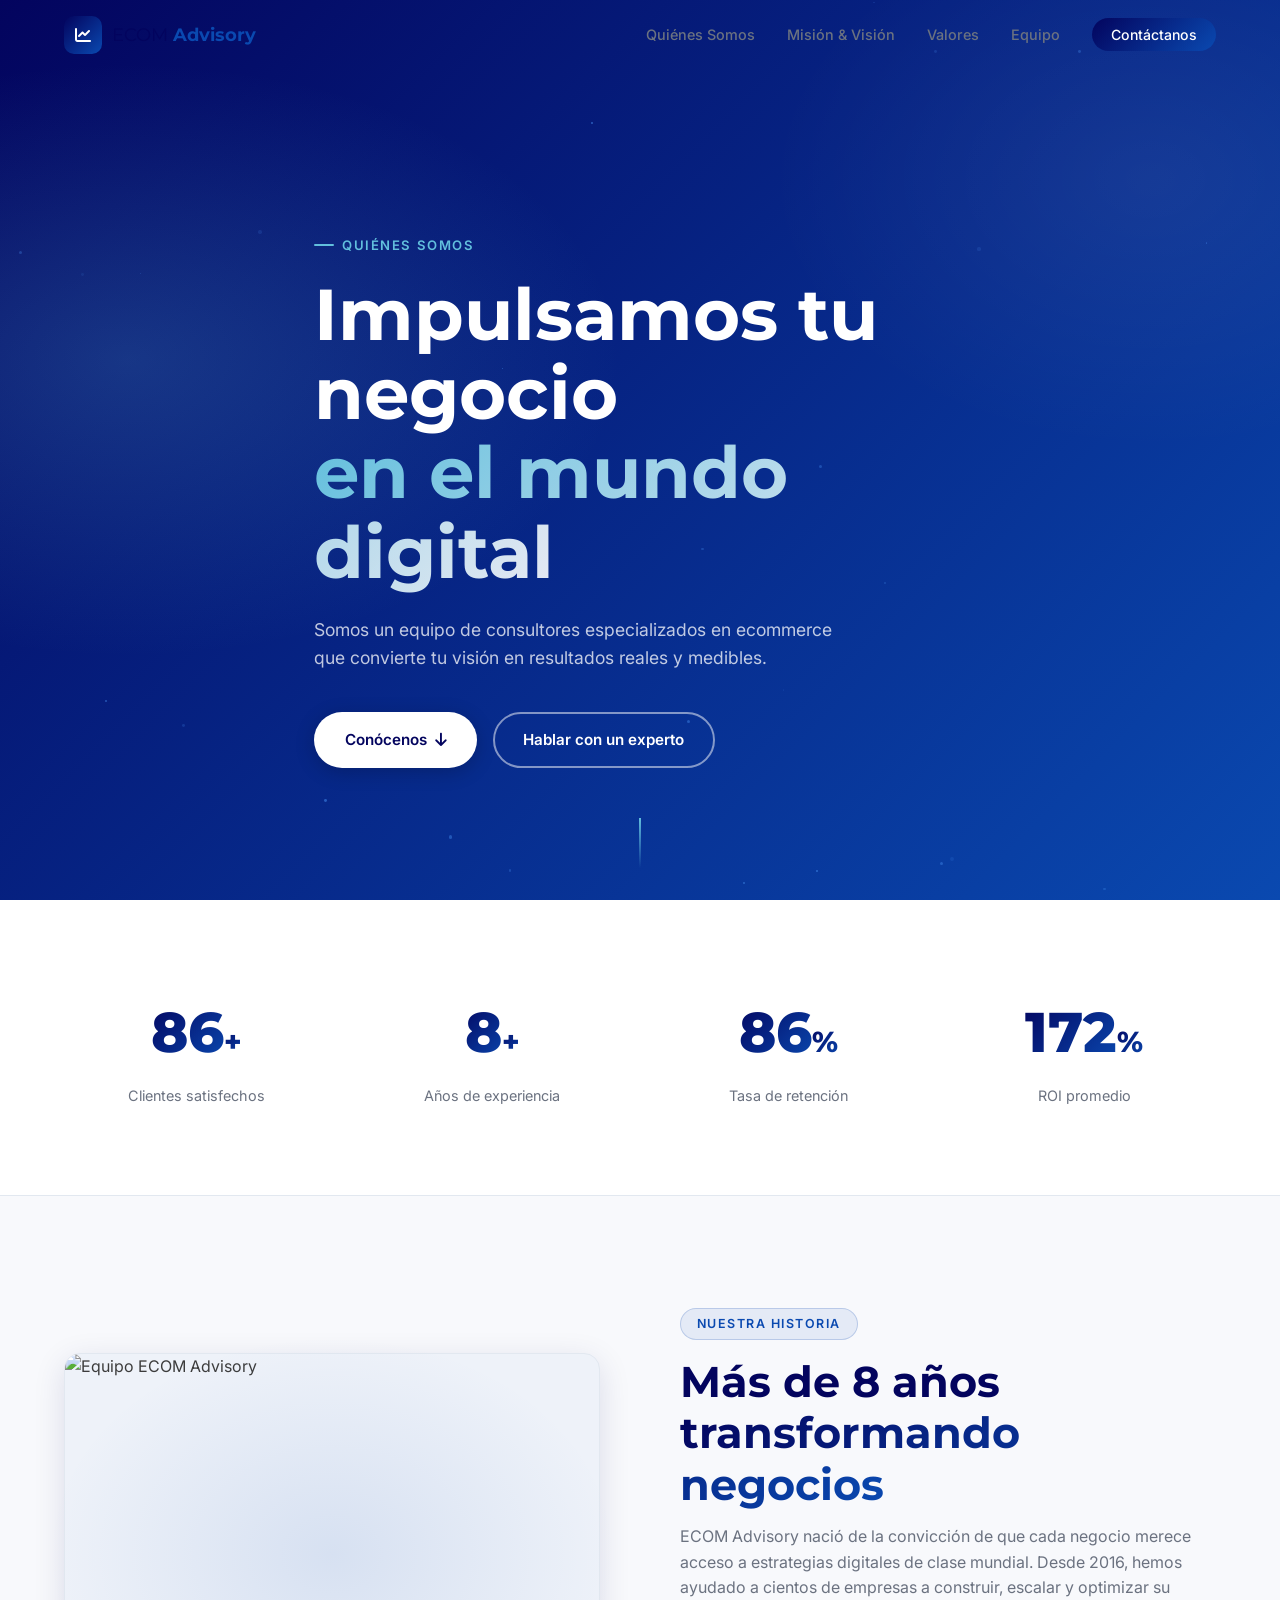
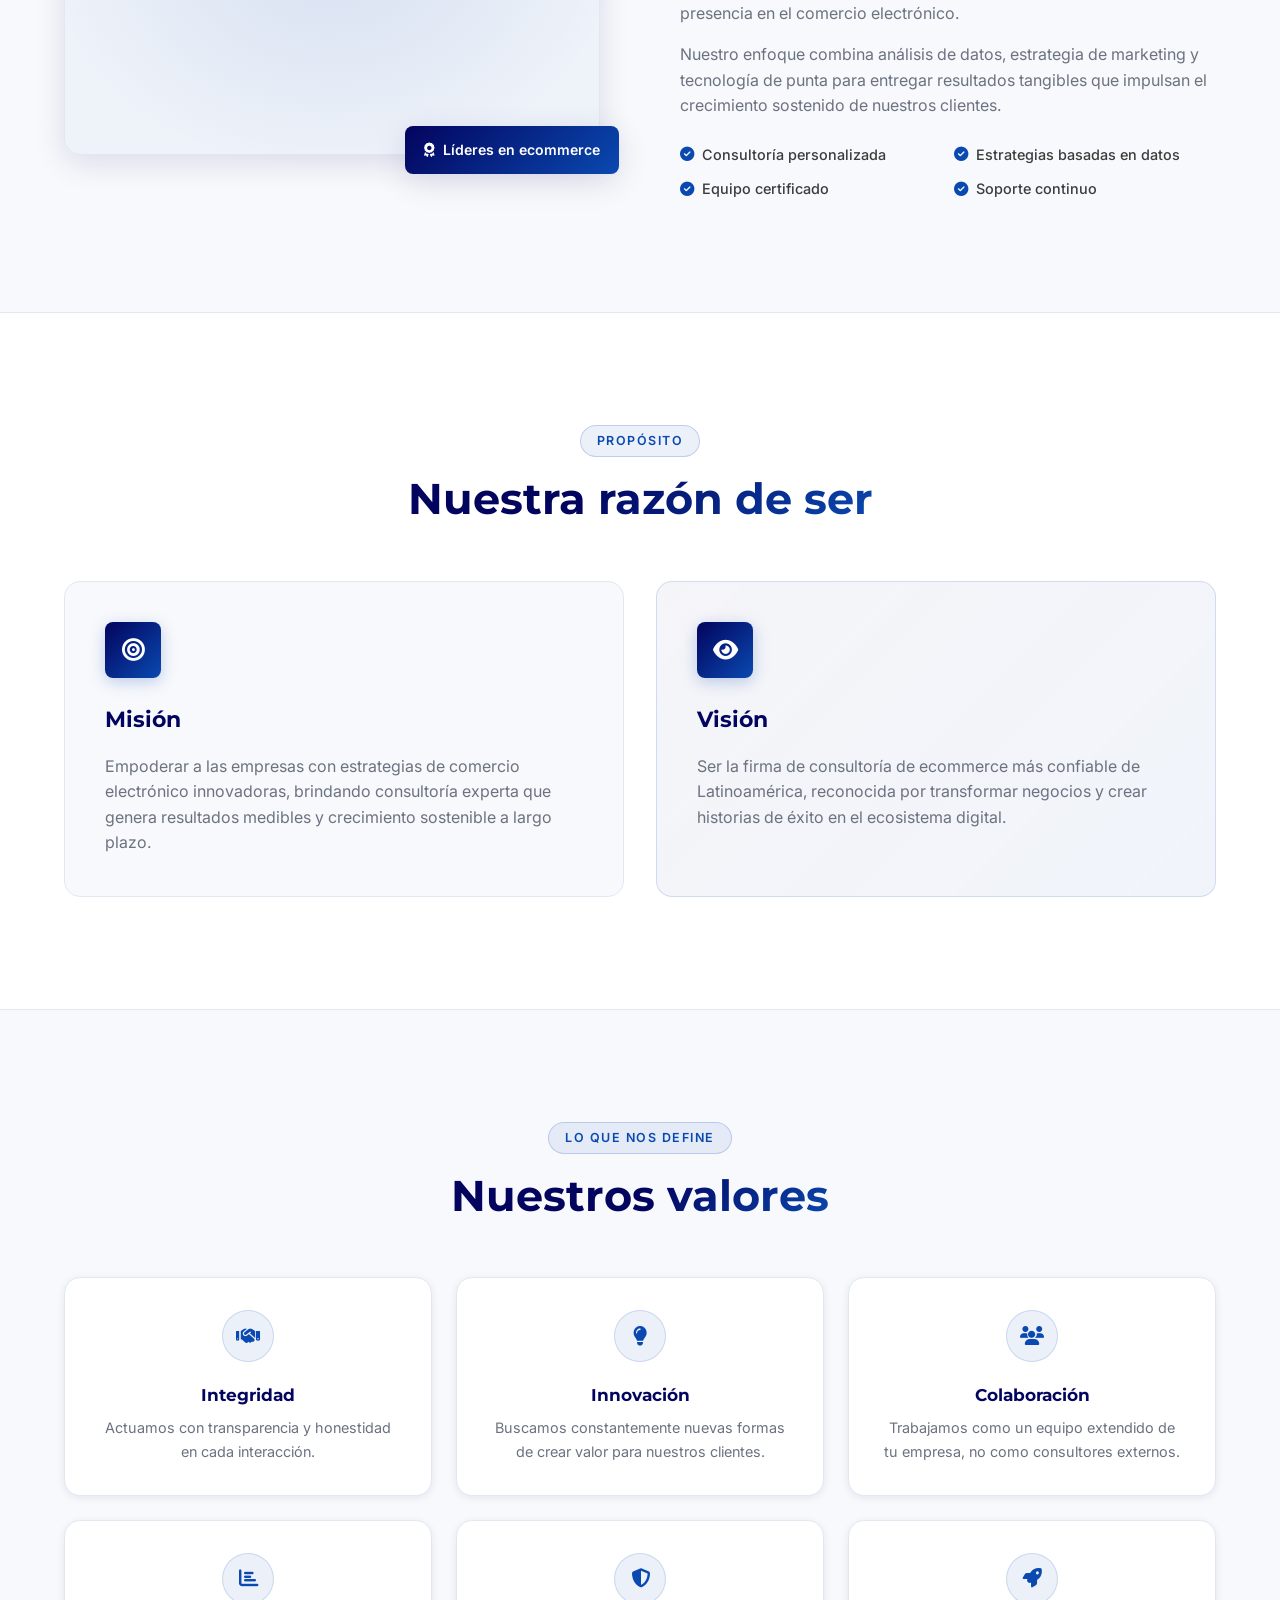
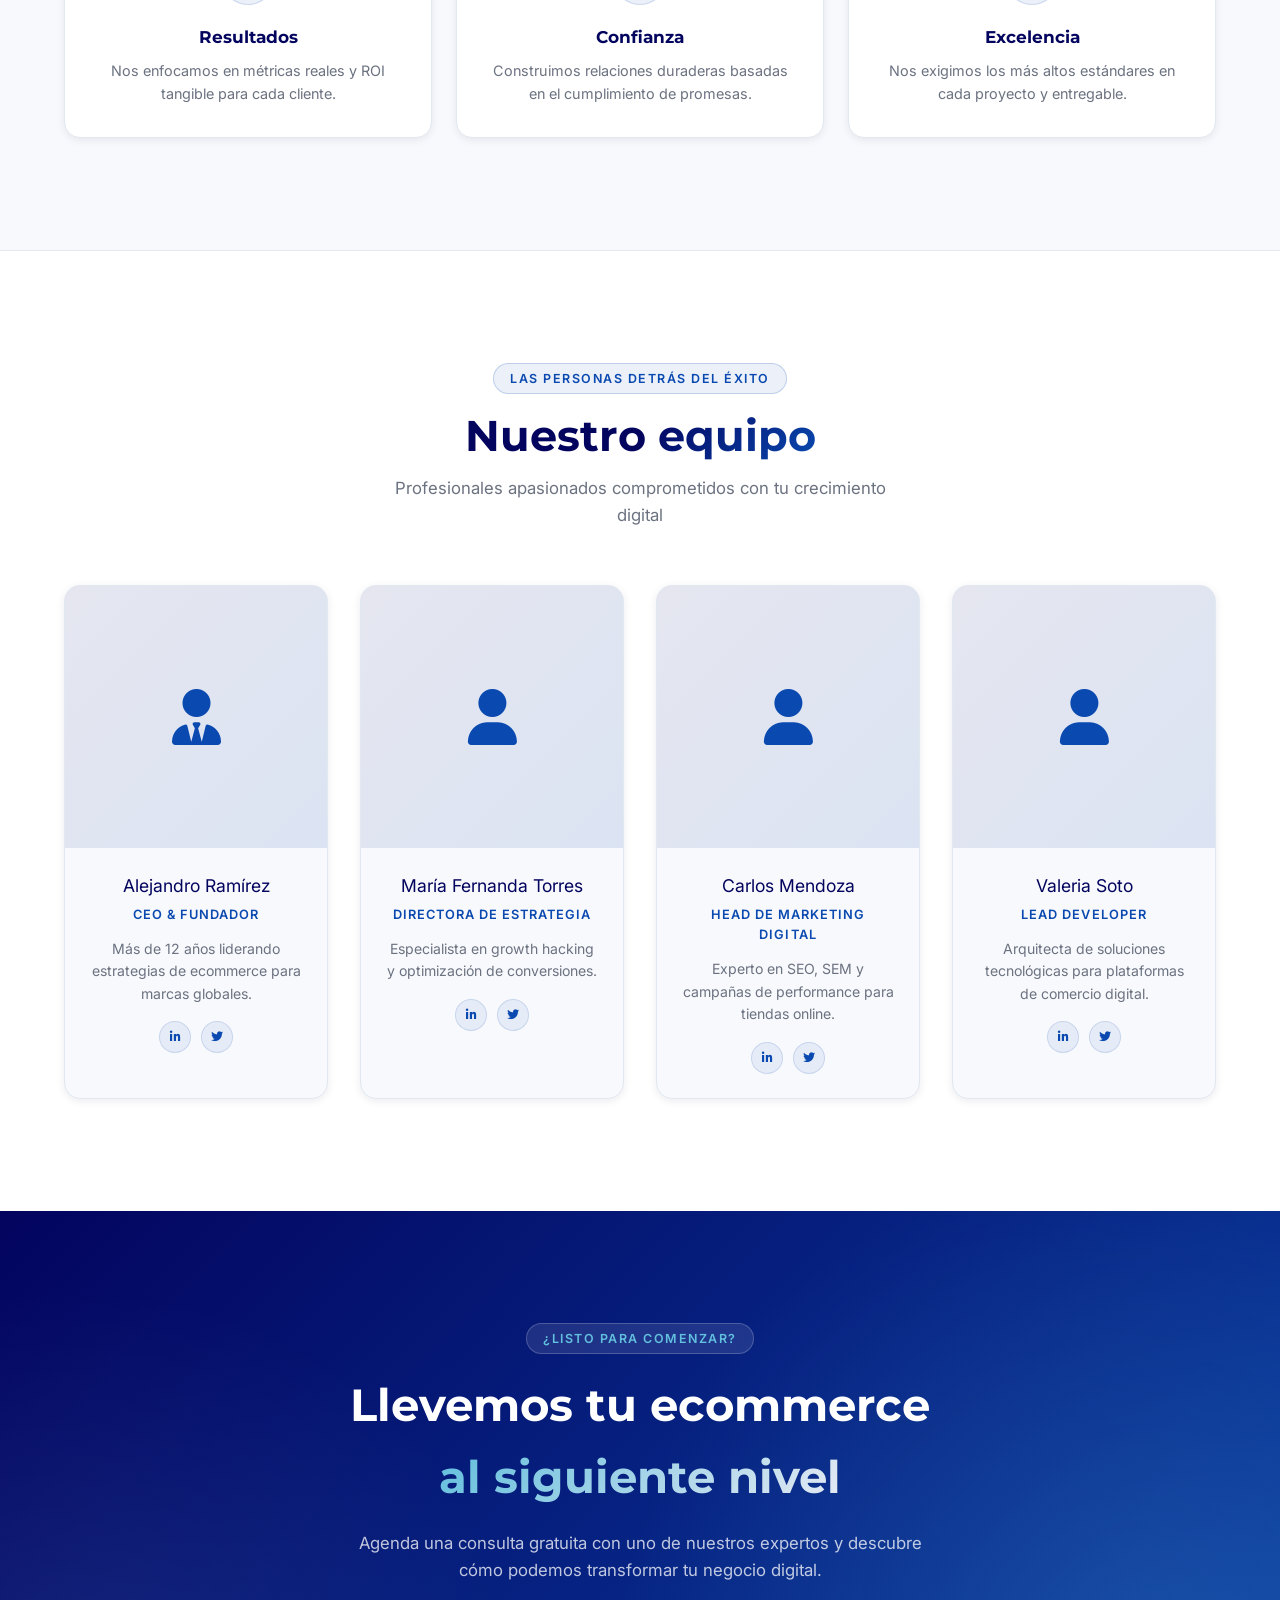
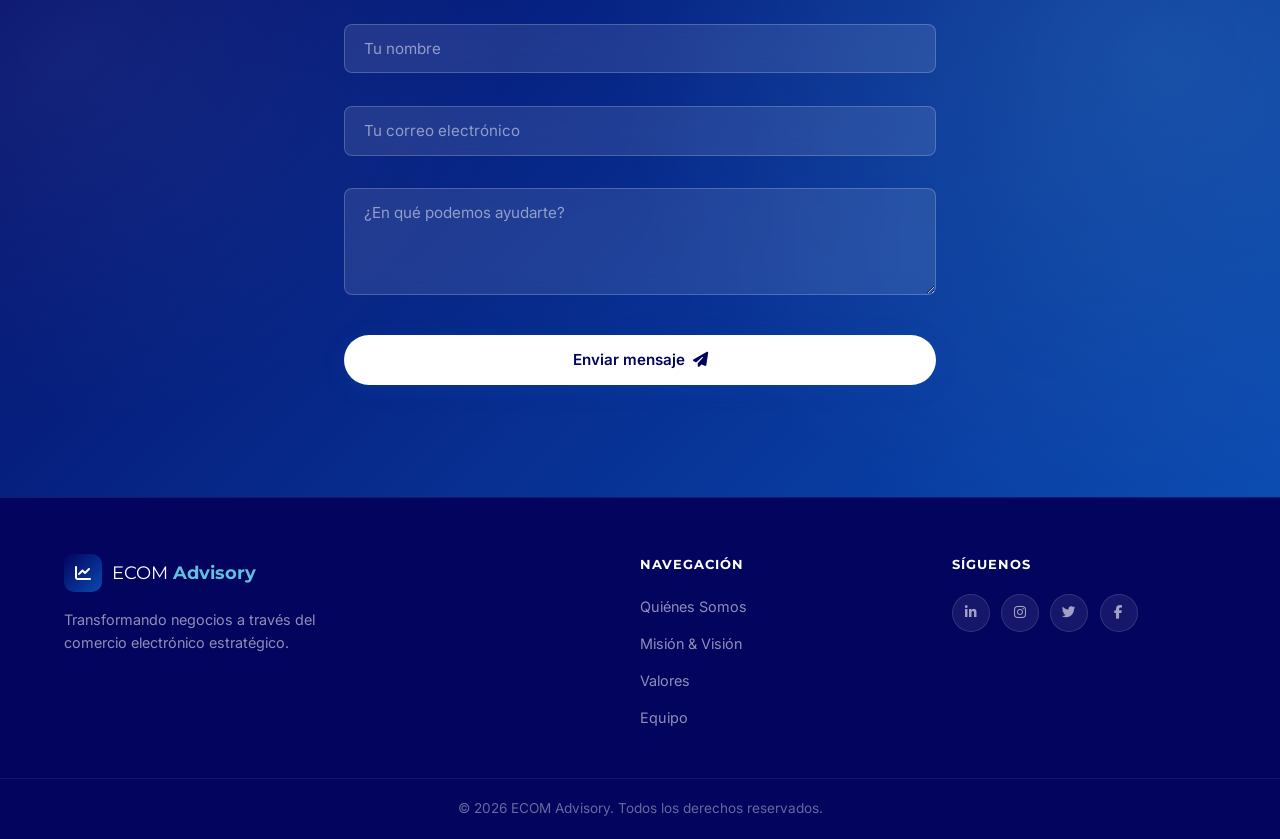
==== commit b71f80e3: "style: aplicar guia de estilo oficial (paleta azul, Inter + Montserrat)" ====
--- a/sobre nosotros/index.html
+++ b/sobre nosotros/index.html
@@ -1,9 +1,11 @@
 <!DOCTYPE html>
 <html lang="es">
+
 <head>
   <meta charset="UTF-8" />
   <meta name="viewport" content="width=device-width, initial-scale=1.0" />
-  <meta name="description" content="Conoce al equipo de ECOM Advisory, expertos en consultoría de comercio electrónico comprometidos con el crecimiento de tu negocio digital." />
+  <meta name="description"
+    content="Conoce al equipo de ECOM Advisory, expertos en consultoría de comercio electrónico comprometidos con el crecimiento de tu negocio digital." />
   <meta name="keywords" content="ECOM Advisory, consultoría ecommerce, sobre nosotros, equipo, comercio electrónico" />
   <meta property="og:title" content="Sobre Nosotros | ECOM Advisory" />
   <meta property="og:description" content="Expertos en ecommerce que impulsan tu negocio al siguiente nivel." />
@@ -13,7 +15,9 @@
   <!-- Google Fonts -->
   <link rel="preconnect" href="https://fonts.googleapis.com" />
   <link rel="preconnect" href="https://fonts.gstatic.com" crossorigin />
-  <link href="https://fonts.googleapis.com/css2?family=Inter:wght@300;400;500;600;700;800&family=Syne:wght@700;800&display=swap" rel="stylesheet" />
+  <link
+    href="https://fonts.googleapis.com/css2?family=Inter:wght@300;400;500;600;700;800&family=Montserrat:wght@600;700;800&display=swap"
+    rel="stylesheet" />
 
   <!-- Font Awesome -->
   <link rel="stylesheet" href="https://cdnjs.cloudflare.com/ajax/libs/font-awesome/6.5.0/css/all.min.css" />
@@ -21,6 +25,7 @@
   <!-- Stylesheet -->
   <link rel="stylesheet" href="css/styles.css" />
 </head>
+
 <body>
 
   <!-- ===== HEADER / NAV ===== -->
@@ -233,11 +238,13 @@
             <span class="form__error" id="nameError"></span>
           </div>
           <div class="form__group">
-            <input type="email" id="formEmail" name="email" placeholder="Tu correo electrónico" required autocomplete="email" />
+            <input type="email" id="formEmail" name="email" placeholder="Tu correo electrónico" required
+              autocomplete="email" />
             <span class="form__error" id="emailError"></span>
           </div>
           <div class="form__group">
-            <textarea id="formMessage" name="message" placeholder="¿En qué podemos ayudarte?" rows="4" required></textarea>
+            <textarea id="formMessage" name="message" placeholder="¿En qué podemos ayudarte?" rows="4"
+              required></textarea>
             <span class="form__error" id="messageError"></span>
           </div>
           <button type="submit" class="btn btn--primary btn--full" id="submitBtn">
@@ -292,4 +299,5 @@
   <!-- Script -->
   <script src="js/main.js"></script>
 </body>
-</html>
+
+</html>
--- a/sobre nosotros/css/styles.css
+++ b/sobre nosotros/css/styles.css
@@ -1,50 +1,99 @@
 /* ===================================================
-   ECOM Advisory - Sobre Nosotros | CSS Principal
+   ECOM Advisory — Sobre Nosotros | Guía de Estilo Oficial
    =================================================== */
 
-/* ---- Variables ---- */
+/* ---- Design Tokens (Guía de estilo) ---- */
 :root {
-  --clr-bg: #050b14;
-  --clr-surface: #0d1b2e;
-  --clr-surface-2: #112240;
-  --clr-border: rgba(99, 179, 237, 0.12);
-  --clr-primary: #4f9eff;
-  --clr-primary-dark: #1a6fd4;
-  --clr-accent: #7c3aed;
-  --clr-gradient: linear-gradient(135deg, #4f9eff 0%, #7c3aed 100%);
-  --clr-text: #e2e8f0;
-  --clr-text-muted: #8892a4;
-  --clr-white: #ffffff;
-  --font-sans: "Inter", sans-serif;
-  --font-display: "Syne", sans-serif;
-  --shadow-card: 0 8px 32px rgba(0, 0, 0, 0.4);
-  --shadow-glow: 0 0 40px rgba(79, 158, 255, 0.18);
+  --primary: #03045e;
+  --secondary: #0a49b0;
+  --tertiary: #62bfdd;
+  --dark: #3c3c3c;
+  --light-bg: #f8f9fc;
+  --white: #ffffff;
+  --gradient: linear-gradient(135deg, #03045e 0%, #0a49b0 100%);
+  --glass-bg: rgba(255, 255, 255, 0.1);
+  --glass-border: rgba(255, 255, 255, 0.2);
+  --glass-blur: 10px;
+
+  /* Tokens de apoyo */
+  --clr-text-muted: #6b7280;
+  --clr-border: #e2e8f0;
+  --clr-surface: #eef2f9;
+  --shadow-sm: 0 2px 8px rgba(3, 4, 94, 0.08);
+  --shadow-md: 0 8px 32px rgba(3, 4, 94, 0.12);
+  --shadow-lg: 0 16px 48px rgba(3, 4, 94, 0.16);
+  --shadow-glow: 0 8px 32px rgba(10, 73, 176, 0.25);
   --radius: 16px;
   --radius-sm: 8px;
   --transition: 0.3s cubic-bezier(0.4, 0, 0.2, 1);
   --max-width: 1200px;
+
+  /* Tipografía */
+  --font-body: 'Inter', -apple-system, BlinkMacSystemFont, "Segoe UI", Roboto, Helvetica, Arial, sans-serif;
+  --font-heading: 'Montserrat', sans-serif;
 }
 
 /* ---- Reset ---- */
-*, *::before, *::after { box-sizing: border-box; margin: 0; padding: 0; }
-html { scroll-behavior: smooth; font-size: 16px; }
+*,
+*::before,
+*::after {
+  box-sizing: border-box;
+  margin: 0;
+  padding: 0;
+}
+
+html {
+  scroll-behavior: smooth;
+  font-size: 16px;
+}
+
 body {
-  font-family: var(--font-sans);
-  background-color: var(--clr-bg);
-  color: var(--clr-text);
-  line-height: 1.7;
+  font-family: var(--font-body);
+  background-color: var(--light-bg);
+  color: var(--dark);
+  line-height: 1.6;
   overflow-x: hidden;
 }
-img { max-width: 100%; display: block; }
-a { text-decoration: none; color: inherit; }
-ul { list-style: none; }
-button { cursor: pointer; border: none; background: none; }
+
+h1,
+h2,
+h3,
+h4,
+h5,
+h6 {
+  font-family: var(--font-heading);
+  font-weight: 700;
+}
+
+img {
+  max-width: 100%;
+  display: block;
+}
+
+a {
+  text-decoration: none;
+  color: inherit;
+}
+
+ul {
+  list-style: none;
+}
+
+button {
+  cursor: pointer;
+  border: none;
+  background: none;
+}
 
 /* ---- Utilities ---- */
-.container { max-width: var(--max-width); margin-inline: auto; padding-inline: 1.5rem; }
+.container {
+  max-width: var(--max-width);
+  margin-inline: auto;
+  padding-inline: 1.5rem;
+}
 
 .gradient-text {
-  background: var(--clr-gradient);
+  background: var(--gradient);
   -webkit-background-clip: text;
   -webkit-text-fill-color: transparent;
   background-clip: text;
@@ -52,14 +101,15 @@
 
 .section__tag {
   display: inline-block;
-  font-size: 0.8rem;
+  font-family: var(--font-body);
+  font-size: 0.78rem;
   font-weight: 600;
   letter-spacing: 0.12em;
   text-transform: uppercase;
-  color: var(--clr-primary);
+  color: var(--secondary);
   padding: 0.3rem 1rem;
-  background: rgba(79, 158, 255, 0.1);
-  border: 1px solid rgba(79, 158, 255, 0.25);
+  background: rgba(10, 73, 176, 0.08);
+  border: 1px solid rgba(10, 73, 176, 0.2);
   border-radius: 999px;
   margin-bottom: 1rem;
 }
@@ -70,12 +120,10 @@
 }
 
 .section__title {
-  font-family: var(--font-display);
-  font-size: clamp(2rem, 4vw, 2.8rem);
-  font-weight: 800;
+  font-size: clamp(1.9rem, 4vw, 2.7rem);
   line-height: 1.2;
-  color: var(--clr-white);
-  margin-bottom: 1rem;
+  color: var(--primary);
+  margin-bottom: 0.8rem;
 }
 
 .section__subtitle {
@@ -94,40 +142,56 @@
   border-radius: 999px;
   font-size: 0.95rem;
   font-weight: 600;
-  font-family: var(--font-sans);
+  font-family: var(--font-body);
   transition: var(--transition);
   cursor: pointer;
   border: 2px solid transparent;
 }
 
 .btn--primary {
-  background: var(--clr-gradient);
-  color: var(--clr-white);
-  box-shadow: 0 4px 20px rgba(79, 158, 255, 0.35);
-}
-.btn--primary:hover { transform: translateY(-2px); box-shadow: 0 8px 32px rgba(79, 158, 255, 0.5); }
+  background: var(--gradient);
+  color: var(--white);
+  box-shadow: 0 4px 20px rgba(10, 73, 176, 0.3);
+}
+
+.btn--primary:hover {
+  transform: translateY(-2px);
+  box-shadow: var(--shadow-glow);
+}
 
 .btn--outline {
   background: transparent;
-  color: var(--clr-primary);
-  border-color: var(--clr-primary);
-}
-.btn--outline:hover { background: rgba(79, 158, 255, 0.1); transform: translateY(-2px); }
-
-.btn--full { width: 100%; justify-content: center; }
+  color: var(--secondary);
+  border-color: var(--secondary);
+}
+
+.btn--outline:hover {
+  background: rgba(10, 73, 176, 0.07);
+  transform: translateY(-2px);
+}
+
+.btn--full {
+  width: 100%;
+  justify-content: center;
+}
 
 /* ===== HEADER ===== */
 .header {
   position: fixed;
-  top: 0; left: 0; right: 0;
+  top: 0;
+  left: 0;
+  right: 0;
   z-index: 1000;
   padding: 1rem 0;
   transition: var(--transition);
 }
+
 .header.scrolled {
-  background: rgba(5, 11, 20, 0.9);
+  background: rgba(248, 249, 252, 0.95);
   backdrop-filter: blur(16px);
+  -webkit-backdrop-filter: blur(16px);
   border-bottom: 1px solid var(--clr-border);
+  box-shadow: var(--shadow-sm);
   padding: 0.65rem 0;
 }
 
@@ -141,25 +205,35 @@
   display: flex;
   align-items: center;
   gap: 0.6rem;
+  font-family: var(--font-heading);
   font-size: 1.15rem;
-  font-family: var(--font-display);
-}
+}
+
 .logo__icon {
-  width: 38px; height: 38px;
-  background: var(--clr-gradient);
+  width: 38px;
+  height: 38px;
+  background: var(--gradient);
   border-radius: 10px;
   display: grid;
   place-items: center;
-  color: #fff;
+  color: var(--white);
   font-size: 1rem;
 }
-.logo__text strong { color: var(--clr-primary); }
+
+.logo__text {
+  color: var(--primary);
+}
+
+.logo__text strong {
+  color: var(--secondary);
+}
 
 .nav__links {
   display: flex;
   align-items: center;
   gap: 2rem;
 }
+
 .nav__link {
   color: var(--clr-text-muted);
   font-size: 0.9rem;
@@ -167,26 +241,45 @@
   transition: var(--transition);
   position: relative;
 }
+
 .nav__link::after {
   content: "";
   position: absolute;
-  bottom: -4px; left: 0;
-  width: 0; height: 2px;
-  background: var(--clr-gradient);
+  bottom: -4px;
+  left: 0;
+  width: 0;
+  height: 2px;
+  background: var(--gradient);
   border-radius: 2px;
   transition: var(--transition);
 }
-.nav__link:hover, .nav__link.active { color: var(--clr-white); }
-.nav__link:hover::after, .nav__link.active::after { width: 100%; }
+
+.nav__link:hover,
+.nav__link.active {
+  color: var(--primary);
+}
+
+.nav__link:hover::after,
+.nav__link.active::after {
+  width: 100%;
+}
+
 .nav__link--cta {
   padding: 0.5rem 1.2rem;
-  background: var(--clr-gradient);
-  color: #fff !important;
+  background: var(--gradient);
+  color: var(--white) !important;
   border-radius: 999px;
   font-size: 0.88rem;
 }
-.nav__link--cta::after { display: none; }
-.nav__link--cta:hover { transform: translateY(-1px); box-shadow: 0 4px 16px rgba(79,158,255,0.4); }
+
+.nav__link--cta::after {
+  display: none;
+}
+
+.nav__link--cta:hover {
+  transform: translateY(-1px);
+  box-shadow: var(--shadow-glow);
+}
 
 .nav__toggle {
   display: none;
@@ -194,16 +287,27 @@
   gap: 5px;
   padding: 4px;
 }
+
 .nav__toggle span {
   display: block;
-  width: 24px; height: 2px;
-  background: var(--clr-text);
+  width: 24px;
+  height: 2px;
+  background: var(--primary);
   border-radius: 2px;
   transition: var(--transition);
 }
-.nav__toggle.active span:nth-child(1) { transform: translateY(7px) rotate(45deg); }
-.nav__toggle.active span:nth-child(2) { opacity: 0; }
-.nav__toggle.active span:nth-child(3) { transform: translateY(-7px) rotate(-45deg); }
+
+.nav__toggle.active span:nth-child(1) {
+  transform: translateY(7px) rotate(45deg);
+}
+
+.nav__toggle.active span:nth-child(2) {
+  opacity: 0;
+}
+
+.nav__toggle.active span:nth-child(3) {
+  transform: translateY(-7px) rotate(-45deg);
+}
 
 /* ===== HERO ===== */
 .hero {
@@ -213,25 +317,30 @@
   position: relative;
   overflow: hidden;
   padding-top: 6rem;
-}
+  background: var(--gradient);
+}
+
 .hero__bg {
   position: absolute;
   inset: 0;
   background:
-    radial-gradient(ellipse 80% 60% at 20% 50%, rgba(79,158,255,0.12) 0%, transparent 60%),
-    radial-gradient(ellipse 60% 50% at 80% 30%, rgba(124,58,237,0.1) 0%, transparent 60%);
-}
+    radial-gradient(ellipse 70% 60% at 10% 40%, rgba(98, 191, 221, 0.2) 0%, transparent 55%),
+    radial-gradient(ellipse 50% 50% at 90% 20%, rgba(255, 255, 255, 0.06) 0%, transparent 60%);
+}
+
 .hero__particles {
   position: absolute;
   inset: 0;
   pointer-events: none;
 }
+
 .hero__content {
   position: relative;
   z-index: 2;
   max-width: 700px;
   padding-block: 4rem;
 }
+
 .hero__tag {
   display: inline-flex;
   align-items: center;
@@ -240,82 +349,134 @@
   font-weight: 600;
   letter-spacing: 0.12em;
   text-transform: uppercase;
-  color: var(--clr-primary);
+  color: var(--tertiary);
   margin-bottom: 1.2rem;
 }
+
 .hero__tag::before {
   content: "";
-  width: 20px; height: 2px;
-  background: var(--clr-primary);
+  width: 20px;
+  height: 2px;
+  background: var(--tertiary);
   border-radius: 2px;
 }
+
 .hero__title {
-  font-family: var(--font-display);
   font-size: clamp(2.6rem, 6vw, 4.5rem);
-  font-weight: 800;
   line-height: 1.1;
-  color: var(--clr-white);
+  color: var(--white);
   margin-bottom: 1.5rem;
 }
+
+.hero__title .gradient-text {
+  background: linear-gradient(135deg, var(--tertiary) 0%, rgba(255, 255, 255, 0.9) 100%);
+  -webkit-background-clip: text;
+  -webkit-text-fill-color: transparent;
+  background-clip: text;
+}
+
 .hero__subtitle {
   font-size: 1.1rem;
-  color: var(--clr-text-muted);
+  color: rgba(255, 255, 255, 0.75);
   max-width: 540px;
   margin-bottom: 2.5rem;
 }
-.hero__actions { display: flex; gap: 1rem; flex-wrap: wrap; }
+
+.hero__actions {
+  display: flex;
+  gap: 1rem;
+  flex-wrap: wrap;
+}
+
+/* Buttons dentro del hero */
+.hero .btn--primary {
+  background: var(--white);
+  color: var(--primary);
+  box-shadow: 0 4px 20px rgba(0, 0, 0, 0.2);
+}
+
+.hero .btn--primary:hover {
+  box-shadow: 0 8px 32px rgba(0, 0, 0, 0.3);
+}
+
+.hero .btn--outline {
+  color: var(--white);
+  border-color: rgba(255, 255, 255, 0.5);
+}
+
+.hero .btn--outline:hover {
+  background: rgba(255, 255, 255, 0.12);
+}
+
 .hero__scroll-indicator {
   position: absolute;
   bottom: 2rem;
   left: 50%;
   transform: translateX(-50%);
-  display: flex;
-  flex-direction: column;
-  align-items: center;
-}
+}
+
 .hero__scroll-indicator span {
   display: block;
   width: 2px;
   height: 50px;
-  background: linear-gradient(to bottom, var(--clr-primary), transparent);
+  background: linear-gradient(to bottom, var(--tertiary), transparent);
   animation: scrollLine 2s ease-in-out infinite;
 }
+
 @keyframes scrollLine {
-  0%, 100% { opacity: 0; transform: scaleY(0); transform-origin: top; }
-  50% { opacity: 1; transform: scaleY(1); transform-origin: top; }
+
+  0%,
+  100% {
+    opacity: 0;
+    transform: scaleY(0);
+    transform-origin: top;
+  }
+
+  50% {
+    opacity: 1;
+    transform: scaleY(1);
+    transform-origin: top;
+  }
 }
 
 /* ===== STATS ===== */
 .stats {
-  padding: 4rem 0;
-  background: var(--clr-surface);
-  border-top: 1px solid var(--clr-border);
+  padding: 4.5rem 0;
+  background: var(--white);
   border-bottom: 1px solid var(--clr-border);
 }
+
 .stats__grid {
   display: grid;
   grid-template-columns: repeat(auto-fit, minmax(180px, 1fr));
   gap: 2rem;
   text-align: center;
 }
+
+.stat-card {
+  padding: 1rem;
+}
+
 .stat-card__number {
-  font-family: var(--font-display);
+  font-family: var(--font-heading);
   font-size: clamp(2.5rem, 5vw, 3.5rem);
   font-weight: 800;
-  background: var(--clr-gradient);
+  background: var(--gradient);
   -webkit-background-clip: text;
   -webkit-text-fill-color: transparent;
   background-clip: text;
 }
+
 .stat-card__suffix {
-  font-family: var(--font-display);
+  font-family: var(--font-heading);
   font-size: 1.8rem;
   font-weight: 800;
-  background: var(--clr-gradient);
+  background: var(--gradient);
   -webkit-background-clip: text;
   -webkit-text-fill-color: transparent;
   background-clip: text;
 }
+
 .stat-card__label {
   font-size: 0.9rem;
   color: var(--clr-text-muted);
@@ -325,38 +486,45 @@
 /* ===== ABOUT ===== */
 .about {
   padding: 7rem 0;
-}
+  background: var(--light-bg);
+}
+
 .about__grid {
   display: grid;
   grid-template-columns: 1fr 1fr;
   gap: 5rem;
   align-items: center;
 }
+
 .about__image-wrap {
   position: relative;
 }
+
 .about__image-glow {
   position: absolute;
   inset: -20px;
-  background: radial-gradient(ellipse at center, rgba(79,158,255,0.15) 0%, transparent 70%);
+  background: radial-gradient(ellipse at center, rgba(10, 73, 176, 0.1) 0%, transparent 70%);
   border-radius: var(--radius);
   pointer-events: none;
 }
+
 .about__image {
   width: 100%;
   border-radius: var(--radius);
   border: 1px solid var(--clr-border);
   object-fit: cover;
   aspect-ratio: 4/3;
-  background: var(--clr-surface-2);
-  min-height: 320px;
-}
+  background: var(--clr-surface);
+  min-height: 300px;
+  box-shadow: var(--shadow-md);
+}
+
 .about__badge {
   position: absolute;
   bottom: -1.2rem;
   right: -1.2rem;
-  background: var(--clr-gradient);
-  color: #fff;
+  background: var(--gradient);
+  color: var(--white);
   padding: 0.8rem 1.2rem;
   border-radius: var(--radius-sm);
   display: flex;
@@ -364,199 +532,256 @@
   gap: 0.5rem;
   font-size: 0.88rem;
   font-weight: 600;
-  box-shadow: var(--shadow-card);
-}
+  box-shadow: var(--shadow-md);
+}
+
 .about__description {
   color: var(--clr-text-muted);
   margin-bottom: 1rem;
-  font-size: 1rem;
-}
+}
+
 .about__features {
   display: grid;
   grid-template-columns: 1fr 1fr;
   gap: 0.7rem;
   margin-top: 1.5rem;
 }
+
 .about__features li {
   display: flex;
   align-items: center;
   gap: 0.5rem;
   font-size: 0.9rem;
-  color: var(--clr-text-muted);
-}
-.about__features li i { color: var(--clr-primary); }
+  color: var(--dark);
+  font-weight: 500;
+}
+
+.about__features li i {
+  color: var(--secondary);
+}
 
 /* ===== MISSION ===== */
 .mission {
   padding: 7rem 0;
-  background: var(--clr-surface);
+  background: var(--white);
   border-top: 1px solid var(--clr-border);
   border-bottom: 1px solid var(--clr-border);
 }
+
 .mission__grid {
   display: grid;
   grid-template-columns: 1fr 1fr;
   gap: 2rem;
-  margin-top: 0;
-}
+}
+
 .mission-card {
-  background: var(--clr-surface-2);
+  background: var(--light-bg);
   border: 1px solid var(--clr-border);
   border-radius: var(--radius);
   padding: 2.5rem;
   transition: var(--transition);
 }
+
 .mission-card:hover {
   transform: translateY(-4px);
-  box-shadow: var(--shadow-glow);
-  border-color: rgba(79,158,255,0.3);
-}
-.mission-card--accent { background: linear-gradient(135deg, rgba(79,158,255,0.08), rgba(124,58,237,0.08)); }
+  box-shadow: var(--shadow-md);
+  border-color: rgba(10, 73, 176, 0.2);
+}
+
+.mission-card--accent {
+  background: linear-gradient(135deg, rgba(3, 4, 94, 0.04) 0%, rgba(10, 73, 176, 0.06) 100%);
+  border-color: rgba(10, 73, 176, 0.15);
+}
+
 .mission-card__icon {
-  width: 56px; height: 56px;
-  background: var(--clr-gradient);
+  width: 56px;
+  height: 56px;
+  background: var(--gradient);
   border-radius: var(--radius-sm);
   display: grid;
   place-items: center;
   font-size: 1.4rem;
-  color: #fff;
+  color: var(--white);
   margin-bottom: 1.5rem;
-}
+  box-shadow: 0 4px 16px rgba(10, 73, 176, 0.25);
+}
+
 .mission-card__title {
-  font-family: var(--font-display);
   font-size: 1.4rem;
-  font-weight: 700;
-  color: var(--clr-white);
+  color: var(--primary);
   margin-bottom: 1rem;
 }
-.mission-card__text { color: var(--clr-text-muted); font-size: 1rem; }
+
+.mission-card__text {
+  color: var(--clr-text-muted);
+}
 
 /* ===== VALUES ===== */
-.values { padding: 7rem 0; }
+.values {
+  padding: 7rem 0;
+  background: var(--light-bg);
+}
+
 .values__grid {
   display: grid;
   grid-template-columns: repeat(3, 1fr);
   gap: 1.5rem;
 }
+
 .value-card {
-  background: var(--clr-surface);
+  background: var(--white);
   border: 1px solid var(--clr-border);
   border-radius: var(--radius);
   padding: 2rem;
-  transition: var(--transition);
   text-align: center;
-}
+  transition: var(--transition);
+  box-shadow: var(--shadow-sm);
+}
+
 .value-card:hover {
   transform: translateY(-6px);
-  box-shadow: var(--shadow-glow);
-  border-color: rgba(79,158,255,0.3);
-}
+  box-shadow: var(--shadow-md);
+  border-color: rgba(10, 73, 176, 0.2);
+}
+
 .value-card__icon {
-  width: 52px; height: 52px;
-  background: linear-gradient(135deg, rgba(79,158,255,0.15), rgba(124,58,237,0.15));
-  border: 1px solid rgba(79,158,255,0.2);
+  width: 52px;
+  height: 52px;
+  background: rgba(10, 73, 176, 0.08);
+  border: 1px solid rgba(10, 73, 176, 0.15);
   border-radius: 50%;
   display: grid;
   place-items: center;
   font-size: 1.2rem;
-  color: var(--clr-primary);
+  color: var(--secondary);
   margin: 0 auto 1.2rem;
   transition: var(--transition);
 }
+
 .value-card:hover .value-card__icon {
-  background: var(--clr-gradient);
-  color: #fff;
+  background: var(--gradient);
+  color: var(--white);
   border-color: transparent;
-}
+  box-shadow: 0 4px 16px rgba(10, 73, 176, 0.3);
+}
+
 .value-card h3 {
   font-size: 1.05rem;
-  font-weight: 700;
-  color: var(--clr-white);
+  color: var(--primary);
   margin-bottom: 0.5rem;
 }
-.value-card p { font-size: 0.9rem; color: var(--clr-text-muted); }
+
+.value-card p {
+  font-size: 0.9rem;
+  color: var(--clr-text-muted);
+}
 
 /* ===== TEAM ===== */
-.team { padding: 7rem 0; background: var(--clr-surface); border-top: 1px solid var(--clr-border); }
+.team {
+  padding: 7rem 0;
+  background: var(--white);
+  border-top: 1px solid var(--clr-border);
+}
+
 .team__grid {
   display: grid;
   grid-template-columns: repeat(auto-fit, minmax(240px, 1fr));
   gap: 2rem;
 }
+
 .team-card {
-  background: var(--clr-surface-2);
+  background: var(--light-bg);
   border: 1px solid var(--clr-border);
   border-radius: var(--radius);
   overflow: hidden;
-  transition: var(--transition);
   text-align: center;
-}
-.team-card:hover { transform: translateY(-6px); box-shadow: var(--shadow-glow); border-color: rgba(79,158,255,0.3); }
-.team-card__photo {
-  width: 100%;
-  aspect-ratio: 1;
-  object-fit: cover;
-  background: linear-gradient(135deg, var(--clr-surface-2), var(--clr-primary-dark));
-}
+  transition: var(--transition);
+  box-shadow: var(--shadow-sm);
+}
+
+.team-card:hover {
+  transform: translateY(-6px);
+  box-shadow: var(--shadow-md);
+  border-color: rgba(10, 73, 176, 0.2);
+}
+
 .team-card__photo-placeholder {
   width: 100%;
   aspect-ratio: 1;
-  background: linear-gradient(135deg, rgba(79,158,255,0.2), rgba(124,58,237,0.2));
+  background: linear-gradient(135deg, rgba(3, 4, 94, 0.08), rgba(10, 73, 176, 0.12));
   display: flex;
   align-items: center;
   justify-content: center;
   font-size: 3.5rem;
-  color: var(--clr-primary);
-}
-.team-card__body { padding: 1.5rem; }
+  color: var(--secondary);
+}
+
+.team-card__body {
+  padding: 1.5rem;
+}
+
 .team-card__name {
-  font-family: var(--font-display);
   font-size: 1.1rem;
-  font-weight: 700;
-  color: var(--clr-white);
+  color: var(--primary);
   margin-bottom: 0.3rem;
 }
+
 .team-card__role {
-  font-size: 0.82rem;
-  color: var(--clr-primary);
+  font-size: 0.8rem;
+  color: var(--secondary);
   font-weight: 600;
   text-transform: uppercase;
   letter-spacing: 0.08em;
   margin-bottom: 0.8rem;
 }
-.team-card__bio { font-size: 0.88rem; color: var(--clr-text-muted); }
+
+.team-card__bio {
+  font-size: 0.88rem;
+  color: var(--clr-text-muted);
+}
+
 .team-card__social {
   display: flex;
   justify-content: center;
   gap: 0.6rem;
   margin-top: 1rem;
 }
+
 .team-card__social a {
-  width: 32px; height: 32px;
-  background: rgba(79,158,255,0.1);
-  border: 1px solid rgba(79,158,255,0.2);
+  width: 32px;
+  height: 32px;
+  background: rgba(10, 73, 176, 0.07);
+  border: 1px solid rgba(10, 73, 176, 0.15);
   border-radius: 50%;
   display: grid;
   place-items: center;
   font-size: 0.75rem;
-  color: var(--clr-primary);
-  transition: var(--transition);
-}
-.team-card__social a:hover { background: var(--clr-gradient); color: #fff; border-color: transparent; }
-
-/* ===== CTA ===== */
+  color: var(--secondary);
+  transition: var(--transition);
+}
+
+.team-card__social a:hover {
+  background: var(--gradient);
+  color: var(--white);
+  border-color: transparent;
+}
+
+/* ===== CTA / CONTACTO ===== */
 .cta {
   padding: 7rem 0;
   position: relative;
   overflow: hidden;
-}
+  background: var(--gradient);
+}
+
 .cta__bg {
   position: absolute;
   inset: 0;
   background:
-    radial-gradient(ellipse 60% 70% at 80% 50%, rgba(124,58,237,0.15) 0%, transparent 70%),
-    radial-gradient(ellipse 60% 70% at 20% 50%, rgba(79,158,255,0.12) 0%, transparent 70%);
-}
+    radial-gradient(ellipse 60% 80% at 90% 50%, rgba(98, 191, 221, 0.18) 0%, transparent 70%),
+    radial-gradient(ellipse 50% 60% at 5% 50%, rgba(255, 255, 255, 0.06) 0%, transparent 70%);
+}
+
 .cta__content {
   position: relative;
   z-index: 2;
@@ -564,144 +789,303 @@
   margin-inline: auto;
   text-align: center;
 }
+
+.cta .section__tag {
+  color: var(--tertiary);
+  background: rgba(255, 255, 255, 0.1);
+  border-color: rgba(255, 255, 255, 0.2);
+}
+
 .cta__title {
-  font-family: var(--font-display);
   font-size: clamp(2rem, 4vw, 2.8rem);
-  font-weight: 800;
-  color: var(--clr-white);
+  color: var(--white);
   margin-bottom: 1rem;
 }
-.cta__text { color: var(--clr-text-muted); margin-bottom: 2.5rem; font-size: 1.05rem; }
+
+.cta__title .gradient-text {
+  background: linear-gradient(135deg, var(--tertiary), rgba(255, 255, 255, 0.9));
+  -webkit-background-clip: text;
+  -webkit-text-fill-color: transparent;
+  background-clip: text;
+}
+
+.cta__text {
+  color: rgba(255, 255, 255, 0.75);
+  margin-bottom: 2.5rem;
+  font-size: 1.05rem;
+}
 
 /* Form */
-.cta__form { display: flex; flex-direction: column; gap: 1rem; text-align: left; }
-.form__group { position: relative; }
+.cta__form {
+  display: flex;
+  flex-direction: column;
+  gap: 1rem;
+  text-align: left;
+}
+
+.form__group {
+  position: relative;
+}
+
 .cta__form input,
 .cta__form textarea {
   width: 100%;
-  background: var(--clr-surface);
-  border: 1px solid var(--clr-border);
+  background: var(--glass-bg);
+  backdrop-filter: blur(var(--glass-blur));
+  -webkit-backdrop-filter: blur(var(--glass-blur));
+  border: 1px solid var(--glass-border);
   border-radius: var(--radius-sm);
   padding: 0.9rem 1.2rem;
-  color: var(--clr-text);
-  font-family: var(--font-sans);
+  color: var(--white);
+  font-family: var(--font-body);
   font-size: 0.95rem;
   transition: var(--transition);
   outline: none;
   resize: vertical;
 }
+
 .cta__form input::placeholder,
-.cta__form textarea::placeholder { color: var(--clr-text-muted); }
+.cta__form textarea::placeholder {
+  color: rgba(255, 255, 255, 0.5);
+}
+
 .cta__form input:focus,
-.cta__form textarea:focus { border-color: var(--clr-primary); box-shadow: 0 0 0 3px rgba(79,158,255,0.1); }
+.cta__form textarea:focus {
+  border-color: var(--tertiary);
+  box-shadow: 0 0 0 3px rgba(98, 191, 221, 0.2);
+}
+
 .cta__form input.invalid,
-.cta__form textarea.invalid { border-color: #f56565; }
-.form__error { font-size: 0.78rem; color: #f56565; display: block; margin-top: 0.25rem; min-height: 1em; }
+.cta__form textarea.invalid {
+  border-color: #f87171;
+}
+
+.form__error {
+  font-size: 0.78rem;
+  color: #fca5a5;
+  display: block;
+  margin-top: 0.25rem;
+  min-height: 1em;
+}
+
 .form__success {
   display: none;
   text-align: center;
-  color: #68d391;
+  color: var(--tertiary);
   font-weight: 600;
   font-size: 0.95rem;
 }
-.form__success.visible { display: block; }
+
+.form__success.visible {
+  display: block;
+}
+
+/* CTA button override */
+.cta .btn--primary {
+  background: var(--white);
+  color: var(--primary);
+}
+
+.cta .btn--primary:hover {
+  box-shadow: 0 8px 32px rgba(0, 0, 0, 0.25);
+}
 
 /* ===== FOOTER ===== */
 .footer {
-  background: var(--clr-surface);
-  border-top: 1px solid var(--clr-border);
+  background: var(--primary);
+  border-top: 1px solid rgba(255, 255, 255, 0.08);
   padding-top: 3.5rem;
 }
+
 .footer__inner {
   display: grid;
   grid-template-columns: 2fr 1fr 1fr;
   gap: 3rem;
   padding-bottom: 3rem;
 }
+
+.footer .logo__text {
+  color: var(--white);
+}
+
+.footer .logo__text strong {
+  color: var(--tertiary);
+}
+
 .footer__brand p {
-  color: var(--clr-text-muted);
+  color: rgba(255, 255, 255, 0.55);
   font-size: 0.9rem;
   margin-top: 1rem;
   max-width: 280px;
 }
+
 .footer__links h4,
 .footer__social h4 {
-  color: var(--clr-white);
-  font-size: 0.9rem;
+  color: var(--white);
+  font-size: 0.82rem;
   font-weight: 700;
   text-transform: uppercase;
   letter-spacing: 0.08em;
   margin-bottom: 1.2rem;
 }
-.footer__links ul { display: flex; flex-direction: column; gap: 0.7rem; }
+
+.footer__links ul {
+  display: flex;
+  flex-direction: column;
+  gap: 0.7rem;
+}
+
 .footer__links a {
-  color: var(--clr-text-muted);
+  color: rgba(255, 255, 255, 0.55);
   font-size: 0.9rem;
   transition: var(--transition);
 }
-.footer__links a:hover { color: var(--clr-primary); }
-.social__icons { display: flex; gap: 0.7rem; }
+
+.footer__links a:hover {
+  color: var(--tertiary);
+}
+
+.social__icons {
+  display: flex;
+  gap: 0.7rem;
+}
+
 .social__icon {
-  width: 38px; height: 38px;
-  background: var(--clr-surface-2);
-  border: 1px solid var(--clr-border);
+  width: 38px;
+  height: 38px;
+  background: rgba(255, 255, 255, 0.08);
+  border: 1px solid rgba(255, 255, 255, 0.12);
   border-radius: 50%;
   display: grid;
   place-items: center;
-  color: var(--clr-text-muted);
+  color: rgba(255, 255, 255, 0.6);
   font-size: 0.85rem;
   transition: var(--transition);
 }
-.social__icon:hover { background: var(--clr-gradient); color: #fff; border-color: transparent; transform: translateY(-2px); }
+
+.social__icon:hover {
+  background: var(--tertiary);
+  color: var(--primary);
+  border-color: transparent;
+  transform: translateY(-2px);
+}
+
 .footer__bottom {
-  border-top: 1px solid var(--clr-border);
+  border-top: 1px solid rgba(255, 255, 255, 0.08);
   padding: 1.2rem 0;
   text-align: center;
 }
-.footer__bottom p { font-size: 0.85rem; color: var(--clr-text-muted); }
+
+.footer__bottom p {
+  font-size: 0.85rem;
+  color: rgba(255, 255, 255, 0.4);
+}
 
 /* ===== BACK TO TOP ===== */
 .back-to-top {
   position: fixed;
   bottom: 2rem;
   right: 2rem;
-  width: 44px; height: 44px;
-  background: var(--clr-gradient);
-  color: #fff;
+  width: 44px;
+  height: 44px;
+  background: var(--gradient);
+  color: var(--white);
   border-radius: 50%;
   display: grid;
   place-items: center;
   font-size: 1rem;
-  box-shadow: 0 4px 16px rgba(79,158,255,0.35);
+  box-shadow: var(--shadow-glow);
   opacity: 0;
   pointer-events: none;
   transition: var(--transition);
   z-index: 999;
 }
-.back-to-top.visible { opacity: 1; pointer-events: auto; }
-.back-to-top:hover { transform: translateY(-3px); box-shadow: 0 8px 24px rgba(79,158,255,0.5); }
-
-/* ===== AOS-like animation ===== */
-[data-aos] { opacity: 0; transform: translateY(24px); transition: opacity 0.6s ease, transform 0.6s ease; }
-[data-aos].aos-animate { opacity: 1; transform: translateY(0); }
-[data-aos][data-aos-delay="100"] { transition-delay: 0.1s; }
-[data-aos][data-aos-delay="150"] { transition-delay: 0.15s; }
-[data-aos][data-aos-delay="200"] { transition-delay: 0.2s; }
-[data-aos][data-aos-delay="250"] { transition-delay: 0.25s; }
-[data-aos][data-aos-delay="300"] { transition-delay: 0.3s; }
-[data-aos][data-aos-delay="350"] { transition-delay: 0.35s; }
-[data-aos="fade-right"] { transform: translateX(-24px); }
-[data-aos="fade-right"].aos-animate { transform: translateX(0); }
-[data-aos="fade-left"] { transform: translateX(24px); }
-[data-aos="fade-left"].aos-animate { transform: translateX(0); }
+
+.back-to-top.visible {
+  opacity: 1;
+  pointer-events: auto;
+}
+
+.back-to-top:hover {
+  transform: translateY(-3px);
+  box-shadow: 0 8px 24px rgba(10, 73, 176, 0.5);
+}
+
+/* ===== SCROLL ANIMATIONS ===== */
+[data-aos] {
+  opacity: 0;
+  transform: translateY(24px);
+  transition: opacity 0.6s ease, transform 0.6s ease;
+}
+
+[data-aos].aos-animate {
+  opacity: 1;
+  transform: translateY(0);
+}
+
+[data-aos][data-aos-delay="100"] {
+  transition-delay: 0.1s;
+}
+
+[data-aos][data-aos-delay="150"] {
+  transition-delay: 0.15s;
+}
+
+[data-aos][data-aos-delay="200"] {
+  transition-delay: 0.2s;
+}
+
+[data-aos][data-aos-delay="250"] {
+  transition-delay: 0.25s;
+}
+
+[data-aos][data-aos-delay="300"] {
+  transition-delay: 0.3s;
+}
+
+[data-aos][data-aos-delay="350"] {
+  transition-delay: 0.35s;
+}
+
+[data-aos="fade-right"] {
+  transform: translateX(-24px);
+}
+
+[data-aos="fade-right"].aos-animate {
+  transform: translateX(0);
+}
+
+[data-aos="fade-left"] {
+  transform: translateX(24px);
+}
+
+[data-aos="fade-left"].aos-animate {
+  transform: translateX(0);
+}
 
 /* ===== RESPONSIVE ===== */
 @media (max-width: 1024px) {
-  .about__grid { grid-template-columns: 1fr; gap: 3rem; }
-  .about__image-wrap { max-width: 520px; margin-inline: auto; }
-  .values__grid { grid-template-columns: repeat(2, 1fr); }
-  .footer__inner { grid-template-columns: 1fr 1fr; }
-  .footer__brand { grid-column: 1 / -1; }
+  .about__grid {
+    grid-template-columns: 1fr;
+    gap: 3rem;
+  }
+
+  .about__image-wrap {
+    max-width: 520px;
+    margin-inline: auto;
+  }
+
+  .values__grid {
+    grid-template-columns: repeat(2, 1fr);
+  }
+
+  .footer__inner {
+    grid-template-columns: 1fr 1fr;
+  }
+
+  .footer__brand {
+    grid-column: 1 / -1;
+  }
 }
 
 @media (max-width: 768px) {
@@ -709,7 +1093,7 @@
     display: none;
     position: fixed;
     inset: 0;
-    background: rgba(5, 11, 20, 0.97);
+    background: rgba(3, 4, 94, 0.97);
     backdrop-filter: blur(20px);
     flex-direction: column;
     justify-content: center;
@@ -717,18 +1101,67 @@
     gap: 2rem;
     z-index: 999;
   }
-  .nav__links.open { display: flex; }
-  .nav__link { font-size: 1.2rem; }
-  .nav__toggle { display: flex; z-index: 1000; }
-  .mission__grid { grid-template-columns: 1fr; }
-  .values__grid { grid-template-columns: 1fr 1fr; }
-  .stats__grid { grid-template-columns: repeat(2, 1fr); }
-  .footer__inner { grid-template-columns: 1fr; gap: 2rem; }
+
+  .nav__links.open {
+    display: flex;
+  }
+
+  .nav__link {
+    font-size: 1.2rem;
+    color: rgba(255, 255, 255, 0.8);
+  }
+
+  .nav__link:hover {
+    color: var(--white);
+  }
+
+  .nav__toggle {
+    display: flex;
+    z-index: 1000;
+  }
+
+  .nav__toggle span {
+    background: var(--primary);
+  }
+
+  .header.scrolled .nav__toggle span {
+    background: var(--primary);
+  }
+
+  .mission__grid {
+    grid-template-columns: 1fr;
+  }
+
+  .values__grid {
+    grid-template-columns: 1fr 1fr;
+  }
+
+  .stats__grid {
+    grid-template-columns: repeat(2, 1fr);
+  }
+
+  .footer__inner {
+    grid-template-columns: 1fr;
+    gap: 2rem;
+  }
 }
 
 @media (max-width: 480px) {
-  .hero__actions { flex-direction: column; }
-  .values__grid { grid-template-columns: 1fr; }
-  .stats__grid { grid-template-columns: repeat(2, 1fr); }
-  .about__features { grid-template-columns: 1fr; }
-}
+  .hero__actions {
+    flex-direction: column;
+  }
+
+  .values__grid {
+    grid-template-columns: 1fr;
+  }
+
+  .about__features {
+    grid-template-columns: 1fr;
+  }
+
+  .about__badge {
+    bottom: -1rem;
+    right: 0.5rem;
+    font-size: 0.8rem;
+  }
+}
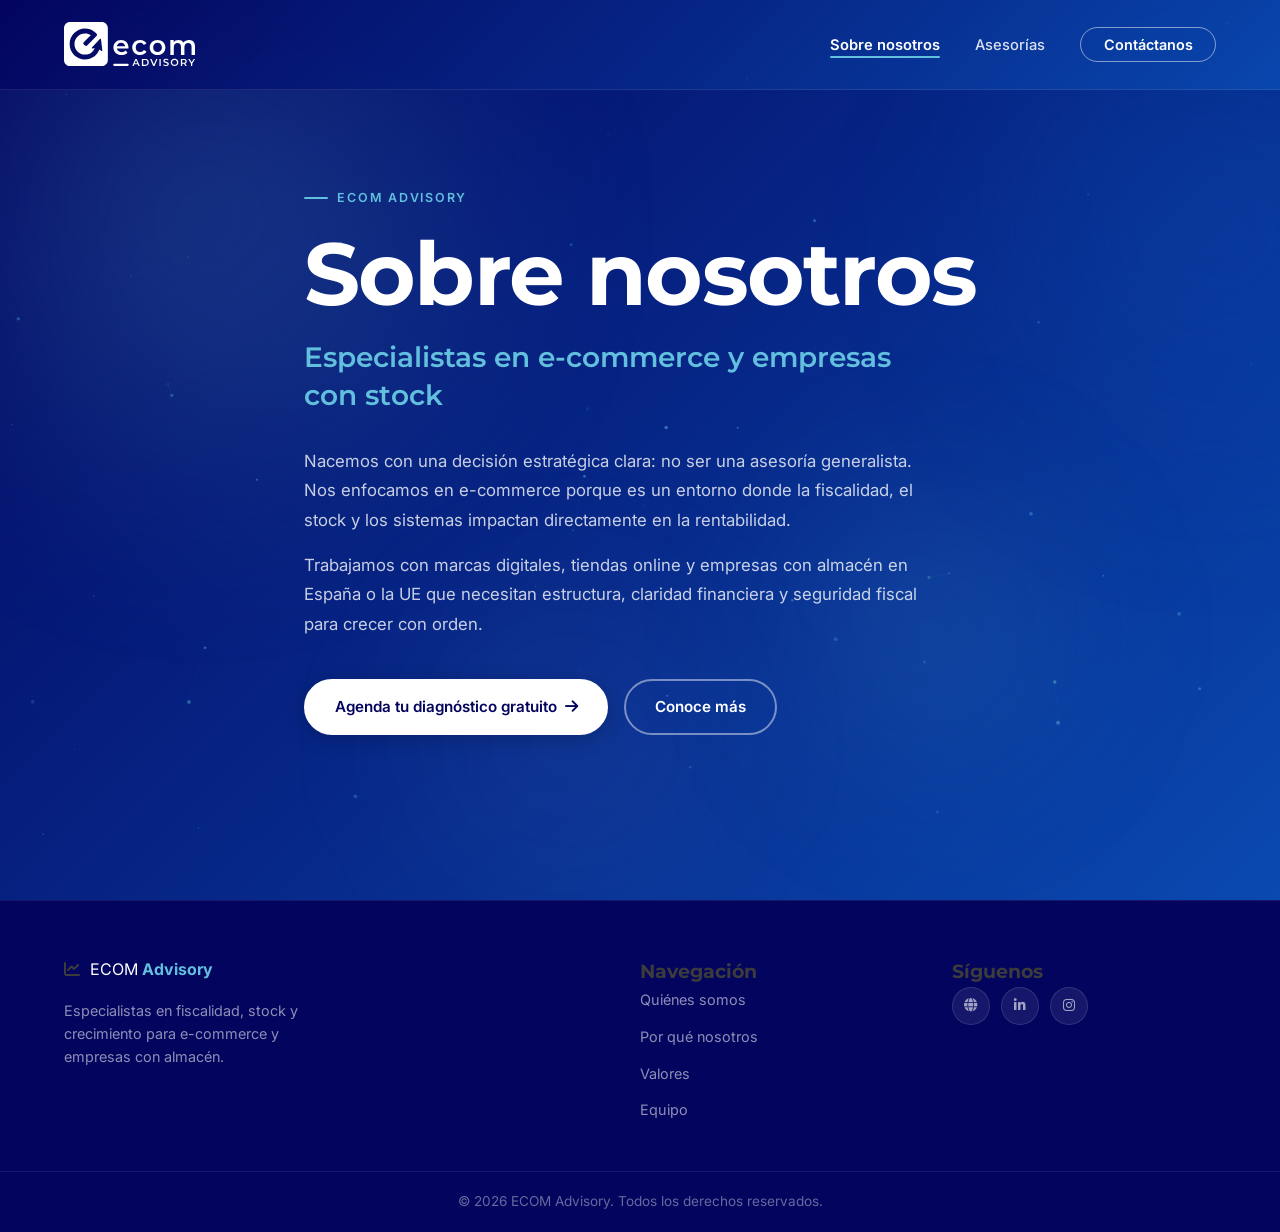
==== commit 61038fc2: "feat: Add new "About Us" page with dynamic navigation, animated counters, team cards, contact form, " ====
--- a/sobre nosotros/index.html
+++ b/sobre nosotros/index.html
@@ -5,10 +5,12 @@
   <meta charset="UTF-8" />
   <meta name="viewport" content="width=device-width, initial-scale=1.0" />
   <meta name="description"
-    content="Conoce al equipo de ECOM Advisory, expertos en consultoría de comercio electrónico comprometidos con el crecimiento de tu negocio digital." />
-  <meta name="keywords" content="ECOM Advisory, consultoría ecommerce, sobre nosotros, equipo, comercio electrónico" />
+    content="Especialistas en asesoría fiscal y financiera para e-commerce y empresas con stock en España y la UE. Claridad, orden y seguridad fiscal para crecer." />
+  <meta name="keywords"
+    content="ECOM Advisory, asesoría ecommerce, sobre nosotros, fiscalidad, stock, Shopify, Amazon, IVA UE" />
   <meta property="og:title" content="Sobre Nosotros | ECOM Advisory" />
-  <meta property="og:description" content="Expertos en ecommerce que impulsan tu negocio al siguiente nivel." />
+  <meta property="og:description"
+    content="Especialistas en e-commerce y empresas con stock. Claridad financiera y seguridad fiscal para crecer con orden." />
   <meta property="og:type" content="website" />
   <title>Sobre Nosotros | ECOM Advisory</title>
 
@@ -31,258 +33,108 @@
   <!-- ===== HEADER / NAV ===== -->
   <header class="header" id="header">
     <nav class="nav container">
-      <a href="#" class="nav__logo">
-        <span class="logo__icon"><i class="fas fa-chart-line"></i></span>
-        <span class="logo__text">ECOM <strong>Advisory</strong></span>
+
+      <!-- Logo -->
+      <a href="https://ecomadvisory.es/" class="nav__logo" aria-label="ECOM Advisory - Inicio">
+        <img src="assets/images/logo blanco.svg" alt="ECOM Advisory" class="nav__logo-img" height="44" />
       </a>
-      <ul class="nav__links" id="navLinks">
-        <li><a href="#quienes-somos" class="nav__link">Quiénes Somos</a></li>
-        <li><a href="#mision-vision" class="nav__link">Misión & Visión</a></li>
-        <li><a href="#valores" class="nav__link">Valores</a></li>
-        <li><a href="#equipo" class="nav__link">Equipo</a></li>
-        <li><a href="#contacto" class="nav__link nav__link--cta">Contáctanos</a></li>
+
+      <!-- Nav links -->
+      <ul class="nav__links" id="navLinks" role="list">
+        <li><a href="./index.html" class="nav__link nav__link--active" aria-current="page">Sobre nosotros</a></li>
+        <li><a href="https://ecomadvisory.es/asesorias" class="nav__link">Asesorías</a></li>
+        <li><a href="https://ecomadvisory.es/#contacto" class="nav__link nav__link--cta">Contáctanos</a></li>
       </ul>
-      <button class="nav__toggle" id="navToggle" aria-label="Abrir menú">
+
+      <!-- Hamburger (mobile) -->
+      <button class="nav__toggle" id="navToggle" aria-label="Abrir menú" aria-expanded="false">
         <span></span><span></span><span></span>
       </button>
     </nav>
   </header>
 
-  <main>
-    <!-- ===== HERO ===== -->
-    <section class="hero" id="inicio">
-      <div class="hero__bg"></div>
-      <div class="hero__particles" id="particles"></div>
+  <main id="content">
+
+    <!-- ===== HERO — SECCIÓN 1 ===== -->
+    <section class="hero" id="quienes-somos" aria-label="Quiénes somos">
+      <!-- Fondo animado: solo afecta el fondo, no el contenido -->
+      <div class="hero__bg" aria-hidden="true">
+        <div class="hero__blob hero__blob--1"></div>
+        <div class="hero__blob hero__blob--2"></div>
+        <div class="hero__blob hero__blob--3"></div>
+        <div class="hero__blob hero__blob--4"></div>
+        <canvas class="hero__particles" id="heroParticles"></canvas>
+      </div>
       <div class="container hero__content">
-        <p class="hero__tag" data-aos="fade-up">Quiénes Somos</p>
+
+        <p class="hero__tag" data-aos="fade-up">ECOM Advisory</p>
+
         <h1 class="hero__title" data-aos="fade-up" data-aos-delay="100">
-          Impulsamos tu negocio<br />
-          <span class="gradient-text">en el mundo digital</span>
+          Sobre nosotros
         </h1>
-        <p class="hero__subtitle" data-aos="fade-up" data-aos-delay="200">
-          Somos un equipo de consultores especializados en ecommerce que convierte
-          tu visión en resultados reales y medibles.
-        </p>
-        <div class="hero__actions" data-aos="fade-up" data-aos-delay="300">
-          <a href="#quienes-somos" class="btn btn--primary">
-            Conócenos <i class="fas fa-arrow-down"></i>
+
+        <h2 class="hero__subtitle-heading" data-aos="fade-up" data-aos-delay="200">
+          Especialistas en e-commerce y empresas con stock
+        </h2>
+
+        <div class="hero__body" data-aos="fade-up" data-aos-delay="300">
+          <p>
+            Nacemos con una decisión estratégica clara: no ser una asesoría generalista.
+            Nos enfocamos en e-commerce porque es un entorno donde la fiscalidad, el stock
+            y los sistemas impactan directamente en la rentabilidad.
+          </p>
+          <p>
+            Trabajamos con marcas digitales, tiendas online y empresas con almacén en España
+            o la UE que necesitan estructura, claridad financiera y seguridad fiscal para
+            crecer con orden.
+          </p>
+        </div>
+
+        <div class="hero__actions" data-aos="fade-up" data-aos-delay="400">
+          <a href="#contacto" class="btn btn--white">
+            Agenda tu diagnóstico gratuito <i class="fas fa-arrow-right" aria-hidden="true"></i>
           </a>
-          <a href="#contacto" class="btn btn--outline">Hablar con un experto</a>
+          <a href="#por-que-nosotros" class="btn btn--outline-white">
+            Conoce más
+          </a>
         </div>
-      </div>
-      <div class="hero__scroll-indicator">
-        <span></span>
+
       </div>
     </section>
+    <!-- FIN SECCIÓN 1 -->
 
-    <!-- ===== ESTADÍSTICAS ===== -->
-    <section class="stats" id="stats">
-      <div class="container stats__grid">
-        <div class="stat-card" data-aos="fade-up">
-          <span class="stat-card__number" data-target="150">0</span><span class="stat-card__suffix">+</span>
-          <p class="stat-card__label">Clientes satisfechos</p>
-        </div>
-        <div class="stat-card" data-aos="fade-up" data-aos-delay="100">
-          <span class="stat-card__number" data-target="8">0</span><span class="stat-card__suffix">+</span>
-          <p class="stat-card__label">Años de experiencia</p>
-        </div>
-        <div class="stat-card" data-aos="fade-up" data-aos-delay="200">
-          <span class="stat-card__number" data-target="95">0</span><span class="stat-card__suffix">%</span>
-          <p class="stat-card__label">Tasa de retención</p>
-        </div>
-        <div class="stat-card" data-aos="fade-up" data-aos-delay="300">
-          <span class="stat-card__number" data-target="300">0</span><span class="stat-card__suffix">%</span>
-          <p class="stat-card__label">ROI promedio</p>
-        </div>
-      </div>
-    </section>
+    <!-- ===== SECCIONES SIGUIENTES — pendientes de contenido ===== -->
 
-    <!-- ===== QUIÉNES SOMOS ===== -->
-    <section class="about" id="quienes-somos">
-      <div class="container about__grid">
-        <div class="about__image-wrap" data-aos="fade-right">
-          <div class="about__image-glow"></div>
-          <img src="assets/images/team-photo.jpg" alt="Equipo ECOM Advisory" class="about__image" id="aboutImg" />
-          <div class="about__badge">
-            <i class="fas fa-award"></i>
-            <span>Líderes en ecommerce</span>
-          </div>
-        </div>
-        <div class="about__text" data-aos="fade-left">
-          <span class="section__tag">Nuestra historia</span>
-          <h2 class="section__title">Más de 8 años <br /><span class="gradient-text">transformando negocios</span></h2>
-          <p class="about__description">
-            ECOM Advisory nació de la convicción de que cada negocio merece acceso
-            a estrategias digitales de clase mundial. Desde 2016, hemos ayudado a
-            cientos de empresas a construir, escalar y optimizar su presencia en
-            el comercio electrónico.
-          </p>
-          <p class="about__description">
-            Nuestro enfoque combina análisis de datos, estrategia de marketing y
-            tecnología de punta para entregar resultados tangibles que impulsan el
-            crecimiento sostenido de nuestros clientes.
-          </p>
-          <ul class="about__features">
-            <li><i class="fas fa-check-circle"></i> Consultoría personalizada</li>
-            <li><i class="fas fa-check-circle"></i> Estrategias basadas en datos</li>
-            <li><i class="fas fa-check-circle"></i> Equipo certificado</li>
-            <li><i class="fas fa-check-circle"></i> Soporte continuo</li>
-          </ul>
-        </div>
-      </div>
-    </section>
-
-    <!-- ===== MISIÓN & VISIÓN ===== -->
-    <section class="mission" id="mision-vision">
-      <div class="container">
-        <div class="section__header" data-aos="fade-up">
-          <span class="section__tag">Propósito</span>
-          <h2 class="section__title">Nuestra <span class="gradient-text">razón de ser</span></h2>
-        </div>
-        <div class="mission__grid">
-          <div class="mission-card" data-aos="fade-up" data-aos-delay="100">
-            <div class="mission-card__icon">
-              <i class="fas fa-bullseye"></i>
-            </div>
-            <h3 class="mission-card__title">Misión</h3>
-            <p class="mission-card__text">
-              Empoderar a las empresas con estrategias de comercio electrónico
-              innovadoras, brindando consultoría experta que genera resultados
-              medibles y crecimiento sostenible a largo plazo.
-            </p>
-          </div>
-          <div class="mission-card mission-card--accent" data-aos="fade-up" data-aos-delay="200">
-            <div class="mission-card__icon">
-              <i class="fas fa-eye"></i>
-            </div>
-            <h3 class="mission-card__title">Visión</h3>
-            <p class="mission-card__text">
-              Ser la firma de consultoría de ecommerce más confiable de
-              Latinoamérica, reconocida por transformar negocios y crear
-              historias de éxito en el ecosistema digital.
-            </p>
-          </div>
-        </div>
-      </div>
-    </section>
-
-    <!-- ===== VALORES ===== -->
-    <section class="values" id="valores">
-      <div class="container">
-        <div class="section__header" data-aos="fade-up">
-          <span class="section__tag">Lo que nos define</span>
-          <h2 class="section__title">Nuestros <span class="gradient-text">valores</span></h2>
-        </div>
-        <div class="values__grid">
-          <div class="value-card" data-aos="fade-up" data-aos-delay="100">
-            <div class="value-card__icon"><i class="fas fa-handshake"></i></div>
-            <h3>Integridad</h3>
-            <p>Actuamos con transparencia y honestidad en cada interacción.</p>
-          </div>
-          <div class="value-card" data-aos="fade-up" data-aos-delay="150">
-            <div class="value-card__icon"><i class="fas fa-lightbulb"></i></div>
-            <h3>Innovación</h3>
-            <p>Buscamos constantemente nuevas formas de crear valor para nuestros clientes.</p>
-          </div>
-          <div class="value-card" data-aos="fade-up" data-aos-delay="200">
-            <div class="value-card__icon"><i class="fas fa-users"></i></div>
-            <h3>Colaboración</h3>
-            <p>Trabajamos como un equipo extendido de tu empresa, no como consultores externos.</p>
-          </div>
-          <div class="value-card" data-aos="fade-up" data-aos-delay="250">
-            <div class="value-card__icon"><i class="fas fa-chart-bar"></i></div>
-            <h3>Resultados</h3>
-            <p>Nos enfocamos en métricas reales y ROI tangible para cada cliente.</p>
-          </div>
-          <div class="value-card" data-aos="fade-up" data-aos-delay="300">
-            <div class="value-card__icon"><i class="fas fa-shield-alt"></i></div>
-            <h3>Confianza</h3>
-            <p>Construimos relaciones duraderas basadas en el cumplimiento de promesas.</p>
-          </div>
-          <div class="value-card" data-aos="fade-up" data-aos-delay="350">
-            <div class="value-card__icon"><i class="fas fa-rocket"></i></div>
-            <h3>Excelencia</h3>
-            <p>Nos exigimos los más altos estándares en cada proyecto y entregable.</p>
-          </div>
-        </div>
-      </div>
-    </section>
-
-    <!-- ===== EQUIPO ===== -->
-    <section class="team" id="equipo">
-      <div class="container">
-        <div class="section__header" data-aos="fade-up">
-          <span class="section__tag">Las personas detrás del éxito</span>
-          <h2 class="section__title">Nuestro <span class="gradient-text">equipo</span></h2>
-          <p class="section__subtitle">Profesionales apasionados comprometidos con tu crecimiento digital</p>
-        </div>
-        <div class="team__grid">
-          <!-- Team cards generated by JS -->
-        </div>
-      </div>
-    </section>
-
-    <!-- ===== CTA / CONTACTO ===== -->
-    <section class="cta" id="contacto">
-      <div class="cta__bg"></div>
-      <div class="container cta__content" data-aos="fade-up">
-        <span class="section__tag">¿Listo para comenzar?</span>
-        <h2 class="cta__title">Llevemos tu ecommerce<br /><span class="gradient-text">al siguiente nivel</span></h2>
-        <p class="cta__text">
-          Agenda una consulta gratuita con uno de nuestros expertos y descubre
-          cómo podemos transformar tu negocio digital.
-        </p>
-        <form class="cta__form" id="contactForm" novalidate>
-          <div class="form__group">
-            <input type="text" id="formName" name="name" placeholder="Tu nombre" required autocomplete="name" />
-            <span class="form__error" id="nameError"></span>
-          </div>
-          <div class="form__group">
-            <input type="email" id="formEmail" name="email" placeholder="Tu correo electrónico" required
-              autocomplete="email" />
-            <span class="form__error" id="emailError"></span>
-          </div>
-          <div class="form__group">
-            <textarea id="formMessage" name="message" placeholder="¿En qué podemos ayudarte?" rows="4"
-              required></textarea>
-            <span class="form__error" id="messageError"></span>
-          </div>
-          <button type="submit" class="btn btn--primary btn--full" id="submitBtn">
-            <span class="btn__text">Enviar mensaje</span>
-            <i class="fas fa-paper-plane"></i>
-          </button>
-          <p class="form__success" id="formSuccess">¡Mensaje enviado! Te contactaremos pronto.</p>
-        </form>
-      </div>
-    </section>
   </main>
 
   <!-- ===== FOOTER ===== -->
   <footer class="footer">
     <div class="container footer__inner">
       <div class="footer__brand">
-        <a href="#" class="nav__logo">
-          <span class="logo__icon"><i class="fas fa-chart-line"></i></span>
+        <a href="/" class="nav__logo" aria-label="ECOM Advisory - Inicio">
+          <span class="logo__icon"><i class="fas fa-chart-line" aria-hidden="true"></i></span>
           <span class="logo__text">ECOM <strong>Advisory</strong></span>
         </a>
-        <p>Transformando negocios a través del comercio electrónico estratégico.</p>
+        <p>Especialistas en fiscalidad, stock y crecimiento para e-commerce y empresas con almacén.</p>
       </div>
       <div class="footer__links">
-        <h4>Navegación</h4>
+        <h3>Navegación</h3>
         <ul>
-          <li><a href="#quienes-somos">Quiénes Somos</a></li>
-          <li><a href="#mision-vision">Misión & Visión</a></li>
+          <li><a href="#quienes-somos">Quiénes somos</a></li>
+          <li><a href="#por-que-nosotros">Por qué nosotros</a></li>
           <li><a href="#valores">Valores</a></li>
           <li><a href="#equipo">Equipo</a></li>
         </ul>
       </div>
       <div class="footer__social">
-        <h4>Síguenos</h4>
+        <h3>Síguenos</h3>
         <div class="social__icons">
-          <a href="#" aria-label="LinkedIn" class="social__icon"><i class="fab fa-linkedin-in"></i></a>
-          <a href="#" aria-label="Instagram" class="social__icon"><i class="fab fa-instagram"></i></a>
-          <a href="#" aria-label="Twitter" class="social__icon"><i class="fab fa-twitter"></i></a>
-          <a href="#" aria-label="Facebook" class="social__icon"><i class="fab fa-facebook-f"></i></a>
+          <a href="https://ecomadvisory.es" aria-label="Web principal" class="social__icon"><i class="fas fa-globe"
+              aria-hidden="true"></i></a>
+          <a href="#" aria-label="LinkedIn" class="social__icon"><i class="fab fa-linkedin-in"
+              aria-hidden="true"></i></a>
+          <a href="#" aria-label="Instagram" class="social__icon"><i class="fab fa-instagram"
+              aria-hidden="true"></i></a>
         </div>
       </div>
     </div>
@@ -291,12 +143,11 @@
     </div>
   </footer>
 
-  <!-- Back to top -->
+  <!-- Volver arriba -->
   <button class="back-to-top" id="backToTop" aria-label="Volver arriba">
-    <i class="fas fa-chevron-up"></i>
+    <i class="fas fa-chevron-up" aria-hidden="true"></i>
   </button>
 
-  <!-- Script -->
   <script src="js/main.js"></script>
 </body>
 
--- a/sobre nosotros/css/styles.css
+++ b/sobre nosotros/css/styles.css
@@ -182,17 +182,23 @@
   left: 0;
   right: 0;
   z-index: 1000;
+  padding: 1.4rem 0;
+  /* Fondo azul oscuro con gradiente suave — como en la captura */
+  background: linear-gradient(135deg, rgba(3, 4, 94, 0.92) 0%, rgba(10, 73, 176, 0.88) 100%);
+  backdrop-filter: blur(0px);
+  -webkit-backdrop-filter: blur(0px);
+  border-bottom: 1px solid rgba(255, 255, 255, 0.1);
+  transition: backdrop-filter 0.4s ease, background 0.4s ease, box-shadow 0.4s ease, padding 0.3s ease;
+}
+
+/* Al hacer scroll: glass más pronunciado y fondo más opaco */
+.header.scrolled {
+  background: linear-gradient(135deg, rgba(3, 4, 94, 0.82) 0%, rgba(10, 73, 176, 0.78) 100%);
+  backdrop-filter: blur(18px);
+  -webkit-backdrop-filter: blur(18px);
+  box-shadow: 0 4px 32px rgba(3, 4, 94, 0.4);
   padding: 1rem 0;
-  transition: var(--transition);
-}
-
-.header.scrolled {
-  background: rgba(248, 249, 252, 0.95);
-  backdrop-filter: blur(16px);
-  -webkit-backdrop-filter: blur(16px);
-  border-bottom: 1px solid var(--clr-border);
-  box-shadow: var(--shadow-sm);
-  padding: 0.65rem 0;
+  border-bottom: 1px solid rgba(98, 191, 221, 0.15);
 }
 
 .nav {
@@ -201,98 +207,107 @@
   justify-content: space-between;
 }
 
+/* ---- Logo ---- */
 .nav__logo {
   display: flex;
   align-items: center;
-  gap: 0.6rem;
-  font-family: var(--font-heading);
-  font-size: 1.15rem;
-}
-
-.logo__icon {
-  width: 38px;
-  height: 38px;
-  background: var(--gradient);
-  border-radius: 10px;
-  display: grid;
-  place-items: center;
-  color: var(--white);
-  font-size: 1rem;
-}
-
-.logo__text {
-  color: var(--primary);
-}
-
-.logo__text strong {
-  color: var(--secondary);
-}
-
+  gap: 0.65rem;
+  text-decoration: none;
+}
+
+/* Imagen del logo */
+.nav__logo-img {
+  display: block;
+  height: 44px;
+  width: auto;
+  transition: opacity 0.25s ease;
+}
+
+.nav__logo:hover .nav__logo-img {
+  opacity: 0.85;
+}
+
+/* ---- Nav links ---- */
 .nav__links {
   display: flex;
   align-items: center;
-  gap: 2rem;
+  gap: 2.2rem;
+  list-style: none;
+  margin: 0;
+  padding: 0;
 }
 
 .nav__link {
-  color: var(--clr-text-muted);
-  font-size: 0.9rem;
+  color: rgba(255, 255, 255, 0.85);
+  font-size: 0.92rem;
   font-weight: 500;
-  transition: var(--transition);
+  font-family: var(--font-body);
+  text-decoration: none;
+  transition: color 0.25s ease;
   position: relative;
 }
 
-.nav__link::after {
+.nav__link:hover {
+  color: var(--white);
+}
+
+/* Link activo — "Sobre nosotros" */
+.nav__link--active {
+  color: var(--white);
+  font-weight: 600;
+}
+
+.nav__link--active::after {
   content: "";
   position: absolute;
   bottom: -4px;
   left: 0;
-  width: 0;
+  width: 100%;
   height: 2px;
-  background: var(--gradient);
+  background: var(--tertiary);
   border-radius: 2px;
-  transition: var(--transition);
-}
-
-.nav__link:hover,
-.nav__link.active {
-  color: var(--primary);
-}
-
-.nav__link:hover::after,
-.nav__link.active::after {
-  width: 100%;
-}
-
+}
+
+/* Botón "Contáctanos" — pill con borde blanco translúcido */
 .nav__link--cta {
-  padding: 0.5rem 1.2rem;
-  background: var(--gradient);
+  padding: 0.5rem 1.4rem;
+  border: 1.5px solid rgba(255, 255, 255, 0.5);
+  border-radius: 999px;
   color: var(--white) !important;
-  border-radius: 999px;
-  font-size: 0.88rem;
+  font-weight: 600;
+  font-size: 0.9rem;
+  background: transparent;
+  transition: background 0.25s ease, border-color 0.25s ease, color 0.25s ease, transform 0.2s ease;
+}
+
+/* Hover del botón: relleno turquesa + texto oscuro (como la 2da captura) */
+.nav__link--cta:hover {
+  background: var(--tertiary) !important;
+  border-color: var(--tertiary) !important;
+  color: var(--primary) !important;
+  transform: translateY(-1px);
 }
 
 .nav__link--cta::after {
-  display: none;
-}
-
-.nav__link--cta:hover {
-  transform: translateY(-1px);
-  box-shadow: var(--shadow-glow);
-}
-
+  display: none !important;
+}
+
+/* ---- Hamburger (mobile) ---- */
 .nav__toggle {
   display: none;
   flex-direction: column;
   gap: 5px;
   padding: 4px;
+  cursor: pointer;
+  border: none;
+  background: none;
 }
 
 .nav__toggle span {
   display: block;
   width: 24px;
   height: 2px;
-  background: var(--primary);
+  background: var(--white);
   border-radius: 2px;
   transition: var(--transition);
 }
@@ -309,7 +324,7 @@
   transform: translateY(-7px) rotate(-45deg);
 }
 
-/* ===== HERO ===== */
+/* ===== HERO — Sección 1: Sobre nosotros ===== */
 .hero {
   min-height: 100vh;
   display: flex;
@@ -317,37 +332,172 @@
   position: relative;
   overflow: hidden;
   padding-top: 6rem;
+  padding-bottom: 5rem;
   background: var(--gradient);
 }
 
 .hero__bg {
   position: absolute;
   inset: 0;
-  background:
-    radial-gradient(ellipse 70% 60% at 10% 40%, rgba(98, 191, 221, 0.2) 0%, transparent 55%),
-    radial-gradient(ellipse 50% 50% at 90% 20%, rgba(255, 255, 255, 0.06) 0%, transparent 60%);
-}
-
+  z-index: 0;
+  overflow: hidden;
+  /* variables de parallax de mouse */
+  --mx: 50%;
+  --my: 50%;
+}
+
+/* Canvas de partículas */
 .hero__particles {
   position: absolute;
   inset: 0;
+  width: 100%;
+  height: 100%;
+  z-index: 1;
   pointer-events: none;
+}
+
+/* Blob base */
+.hero__blob {
+  position: absolute;
+  border-radius: 50%;
+  filter: blur(70px);
+  pointer-events: none;
+  will-change: transform;
+}
+
+/* Blob 1 — turquesa grande, lado izquierdo */
+.hero__blob--1 {
+  width: 65vw;
+  height: 65vw;
+  max-width: 800px;
+  max-height: 800px;
+  top: -20%;
+  left: -15%;
+  background: radial-gradient(ellipse at center, rgba(98, 191, 221, 0.22) 0%, transparent 65%);
+  animation: blobFloat1 14s ease-in-out infinite;
+}
+
+/* Blob 2 — azul medio, lado derecho-arriba */
+.hero__blob--2 {
+  width: 50vw;
+  height: 50vw;
+  max-width: 650px;
+  max-height: 650px;
+  top: -10%;
+  right: -20%;
+  background: radial-gradient(ellipse at center, rgba(10, 73, 176, 0.35) 0%, transparent 65%);
+  animation: blobFloat2 18s ease-in-out infinite;
+}
+
+/* Blob 3 — turquesa pequeño, esquina inferior derecha */
+.hero__blob--3 {
+  width: 35vw;
+  height: 35vw;
+  max-width: 450px;
+  max-height: 450px;
+  bottom: 5%;
+  right: 10%;
+  background: radial-gradient(ellipse at center, rgba(98, 191, 221, 0.14) 0%, transparent 65%);
+  animation: blobFloat3 11s ease-in-out infinite;
+}
+
+/* Blob 4 — blanco difuso, centro abajo */
+.hero__blob--4 {
+  width: 40vw;
+  height: 40vw;
+  max-width: 500px;
+  max-height: 500px;
+  bottom: -10%;
+  left: 25%;
+  background: radial-gradient(ellipse at center, rgba(255, 255, 255, 0.05) 0%, transparent 65%);
+  animation: blobFloat4 22s ease-in-out infinite;
+}
+
+/* Keyframes de flotación — cada blob tiene su propio ritmo */
+@keyframes blobFloat1 {
+
+  0%,
+  100% {
+    transform: translate(0, 0) scale(1);
+  }
+
+  25% {
+    transform: translate(3%, 5%) scale(1.04);
+  }
+
+  50% {
+    transform: translate(-2%, 8%) scale(0.97);
+  }
+
+  75% {
+    transform: translate(5%, 2%) scale(1.02);
+  }
+}
+
+@keyframes blobFloat2 {
+
+  0%,
+  100% {
+    transform: translate(0, 0) scale(1);
+  }
+
+  33% {
+    transform: translate(-4%, 6%) scale(1.06);
+  }
+
+  66% {
+    transform: translate(3%, -3%) scale(0.95);
+  }
+}
+
+@keyframes blobFloat3 {
+
+  0%,
+  100% {
+    transform: translate(0, 0) scale(1);
+  }
+
+  50% {
+    transform: translate(-6%, -5%) scale(1.08);
+  }
+}
+
+@keyframes blobFloat4 {
+
+  0%,
+  100% {
+    transform: translate(0, 0) scale(1);
+  }
+
+  25% {
+    transform: translate(4%, -4%) scale(1.05);
+  }
+
+  50% {
+    transform: translate(-3%, 6%) scale(0.96);
+  }
+
+  75% {
+    transform: translate(6%, 2%) scale(1.03);
+  }
 }
 
 .hero__content {
   position: relative;
   z-index: 2;
-  max-width: 700px;
-  padding-block: 4rem;
-}
-
+  max-width: 760px;
+  padding-block: 2rem;
+}
+
+/* Eyebrow */
 .hero__tag {
   display: inline-flex;
   align-items: center;
-  gap: 0.5rem;
-  font-size: 0.82rem;
+  gap: 0.6rem;
+  font-family: var(--font-body);
+  font-size: 0.78rem;
   font-weight: 600;
-  letter-spacing: 0.12em;
+  letter-spacing: 0.14em;
   text-transform: uppercase;
   color: var(--tertiary);
   margin-bottom: 1.2rem;
@@ -355,88 +505,78 @@
 
 .hero__tag::before {
   content: "";
-  width: 20px;
+  width: 24px;
   height: 2px;
   background: var(--tertiary);
   border-radius: 2px;
-}
-
+  flex-shrink: 0;
+}
+
+/* H1 — título de página */
 .hero__title {
-  font-size: clamp(2.6rem, 6vw, 4.5rem);
-  line-height: 1.1;
+  font-size: clamp(3rem, 7vw, 5.5rem);
+  line-height: 1.05;
   color: var(--white);
-  margin-bottom: 1.5rem;
-}
-
-.hero__title .gradient-text {
-  background: linear-gradient(135deg, var(--tertiary) 0%, rgba(255, 255, 255, 0.9) 100%);
-  -webkit-background-clip: text;
-  -webkit-text-fill-color: transparent;
-  background-clip: text;
-}
-
-.hero__subtitle {
-  font-size: 1.1rem;
-  color: rgba(255, 255, 255, 0.75);
-  max-width: 540px;
+  margin-bottom: 1.2rem;
+  letter-spacing: -0.02em;
+}
+
+/* H2 — claim especialización */
+.hero__subtitle-heading {
+  font-family: var(--font-heading);
+  font-size: clamp(1.25rem, 2.8vw, 1.75rem);
+  font-weight: 600;
+  color: var(--tertiary);
+  line-height: 1.35;
+  margin-bottom: 2rem;
+  max-width: 620px;
+}
+
+/* Párrafos del cuerpo */
+.hero__body {
+  display: flex;
+  flex-direction: column;
+  gap: 1rem;
   margin-bottom: 2.5rem;
-}
-
+  max-width: 620px;
+}
+
+.hero__body p {
+  font-size: 1.05rem;
+  line-height: 1.75;
+  color: rgba(255, 255, 255, 0.78);
+}
+
+/* Botones del hero */
 .hero__actions {
   display: flex;
   gap: 1rem;
   flex-wrap: wrap;
 }
 
-/* Buttons dentro del hero */
-.hero .btn--primary {
+.btn--white {
   background: var(--white);
   color: var(--primary);
+  border-color: var(--white);
   box-shadow: 0 4px 20px rgba(0, 0, 0, 0.2);
 }
 
-.hero .btn--primary:hover {
+.btn--white:hover {
+  transform: translateY(-2px);
   box-shadow: 0 8px 32px rgba(0, 0, 0, 0.3);
 }
 
-.hero .btn--outline {
+.btn--outline-white {
+  background: transparent;
   color: var(--white);
-  border-color: rgba(255, 255, 255, 0.5);
-}
-
-.hero .btn--outline:hover {
-  background: rgba(255, 255, 255, 0.12);
-}
-
-.hero__scroll-indicator {
-  position: absolute;
-  bottom: 2rem;
-  left: 50%;
-  transform: translateX(-50%);
-}
-
-.hero__scroll-indicator span {
-  display: block;
-  width: 2px;
-  height: 50px;
-  background: linear-gradient(to bottom, var(--tertiary), transparent);
-  animation: scrollLine 2s ease-in-out infinite;
-}
-
-@keyframes scrollLine {
-
-  0%,
-  100% {
-    opacity: 0;
-    transform: scaleY(0);
-    transform-origin: top;
-  }
-
-  50% {
-    opacity: 1;
-    transform: scaleY(1);
-    transform-origin: top;
-  }
+  border: 2px solid rgba(255, 255, 255, 0.45);
+}
+
+.btn--outline-white:hover {
+  background: var(--tertiary);
+  border-color: var(--tertiary);
+  color: var(--primary);
+  transform: translateY(-2px);
 }
 
 /* ===== STATS ===== */
@@ -1121,11 +1261,11 @@
   }
 
   .nav__toggle span {
-    background: var(--primary);
+    background: var(--white);
   }
 
   .header.scrolled .nav__toggle span {
-    background: var(--primary);
+    background: var(--white);
   }
 
   .mission__grid {
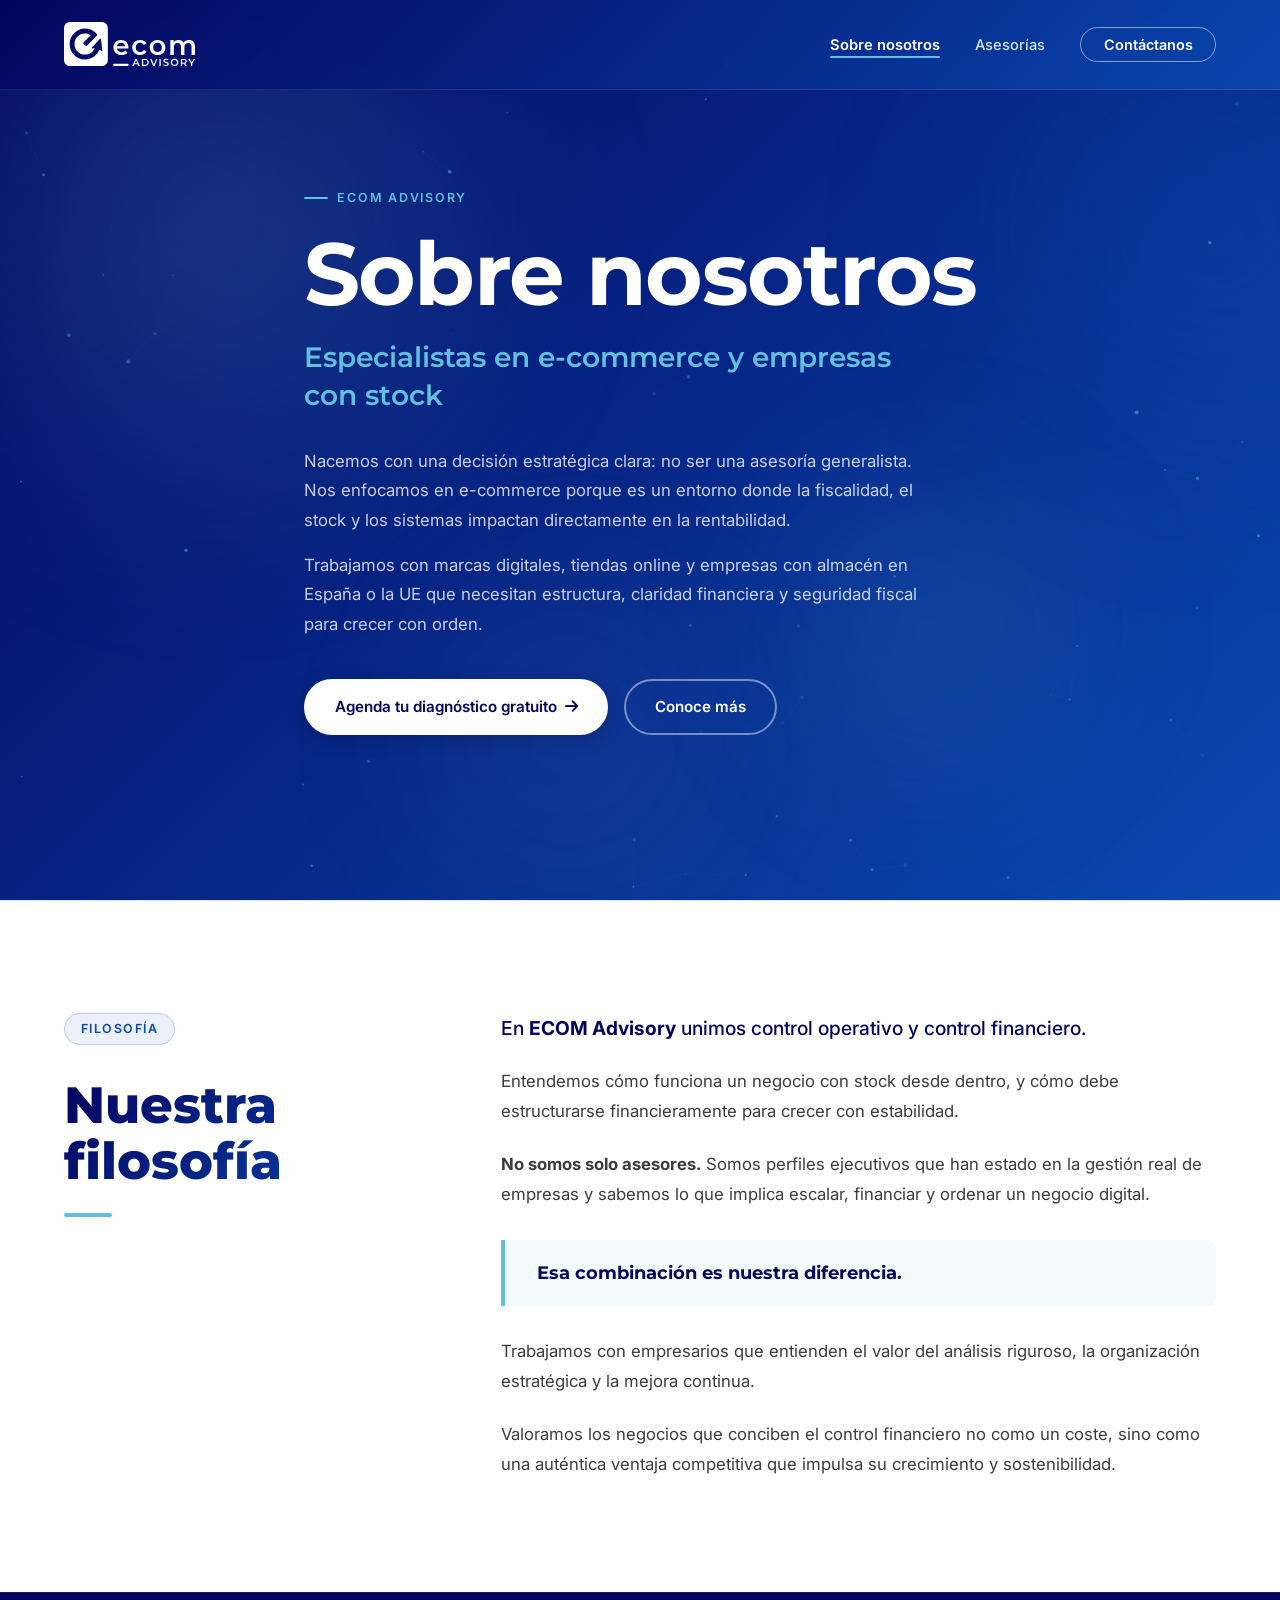
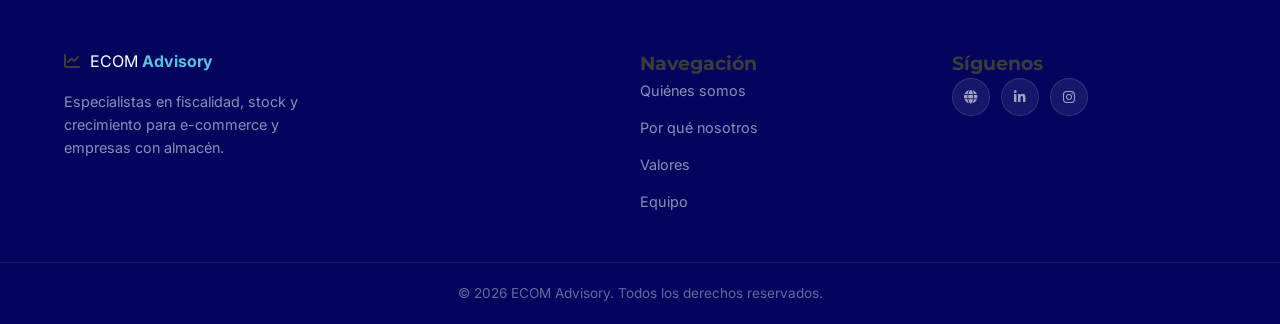
==== commit fae6efd2: "feat: add 'Sobre Nosotros' page, including its HTML structure and extensive CSS styling." ====
--- a/sobre nosotros/index.html
+++ b/sobre nosotros/index.html
@@ -103,6 +103,54 @@
     </section>
     <!-- FIN SECCIÓN 1 -->
 
+    <!-- ===== NUESTRA FILOSOFÍA — SECCIÓN 2 ===== -->
+    <section class="philosophy" id="filosofia" aria-label="Nuestra filosofía">
+      <div class="container philosophy__inner">
+
+        <!-- Columna izquierda: Título -->
+        <div class="philosophy__heading" data-aos="fade-right">
+          <span class="section__tag">Filosofía</span>
+          <h2 class="philosophy__title">Nuestra<br>filosofía</h2>
+          <div class="philosophy__divider" aria-hidden="true"></div>
+        </div>
+
+        <!-- Columna derecha: Contenido -->
+        <div class="philosophy__body" data-aos="fade-left" data-aos-delay="100">
+
+          <p class="philosophy__lead">
+            En <strong>ECOM Advisory</strong> unimos control operativo y control financiero.
+          </p>
+
+          <p>
+            Entendemos cómo funciona un negocio con stock desde dentro, y cómo debe estructurarse
+            financieramente para crecer con estabilidad.
+          </p>
+
+          <p>
+            <strong>No somos solo asesores.</strong> Somos perfiles ejecutivos que han estado en la gestión real de
+            empresas y sabemos lo que implica escalar, financiar y ordenar un negocio digital.
+          </p>
+
+          <!-- Cita destacada -->
+          <blockquote class="philosophy__quote">
+            Esa combinación es nuestra diferencia.
+          </blockquote>
+
+          <p>
+            Trabajamos con empresarios que entienden el valor del análisis riguroso, la organización
+            estratégica y la mejora continua.
+          </p>
+
+          <p>
+            Valoramos los negocios que conciben el control financiero no como un coste, sino como una
+            auténtica ventaja competitiva que impulsa su crecimiento y sostenibilidad.
+          </p>
+
+        </div>
+      </div>
+    </section>
+    <!-- FIN SECCIÓN 2 -->
+
     <!-- ===== SECCIONES SIGUIENTES — pendientes de contenido ===== -->
 
   </main>
--- a/sobre nosotros/css/styles.css
+++ b/sobre nosotros/css/styles.css
@@ -621,6 +621,82 @@
   font-size: 0.9rem;
   color: var(--clr-text-muted);
   margin-top: 0.4rem;
+}
+
+/* ===== FILOSOFÍA ===== */
+.philosophy {
+  padding: 7rem 0;
+  background: var(--white);
+  border-top: 1px solid var(--clr-border);
+}
+
+.philosophy__inner {
+  display: grid;
+  grid-template-columns: 1fr 2fr;
+  gap: 5rem;
+  align-items: start;
+}
+
+/* Columna izquierda: título + línea decorativa */
+.philosophy__heading {
+  position: sticky;
+  top: 7rem;
+}
+
+.philosophy__title {
+  font-size: clamp(2.2rem, 4.5vw, 3.2rem);
+  font-weight: 800;
+  line-height: 1.1;
+  color: var(--primary);
+  margin-top: 1rem;
+  margin-bottom: 1.5rem;
+  background: var(--gradient);
+  -webkit-background-clip: text;
+  -webkit-text-fill-color: transparent;
+  background-clip: text;
+}
+
+.philosophy__divider {
+  width: 48px;
+  height: 4px;
+  background: var(--tertiary);
+  border-radius: 2px;
+}
+
+/* Columna derecha: párrafos */
+.philosophy__body {
+  display: flex;
+  flex-direction: column;
+  gap: 1.4rem;
+}
+
+.philosophy__body p {
+  font-size: 1.05rem;
+  line-height: 1.8;
+  color: var(--dark);
+}
+
+.philosophy__lead {
+  font-size: 1.2rem !important;
+  font-weight: 500;
+  color: var(--primary) !important;
+  line-height: 1.6 !important;
+}
+
+/* Cita destacada */
+.philosophy__quote {
+  position: relative;
+  margin: 0.5rem 0;
+  padding: 1.2rem 1.5rem 1.2rem 2rem;
+  background: rgba(98, 191, 221, 0.07);
+  border-left: 4px solid var(--tertiary);
+  border-radius: 0 var(--radius-sm) var(--radius-sm) 0;
+  font-family: var(--font-heading);
+  font-size: 1.15rem;
+  font-weight: 700;
+  font-style: normal;
+  color: var(--primary);
+  line-height: 1.5;
 }
 
 /* ===== ABOUT ===== */
@@ -1203,8 +1279,28 @@
   transform: translateX(0);
 }
 
-/* ===== RESPONSIVE ===== */
+/* ===================================================================
+   RESPONSIVE — Mobile-first, breakpoints descendentes
+   1024px → tablet landscape
+   768px  → tablet portrait / mobile landscape
+   480px  → mobile portrait
+   360px  → mobile pequeño
+=================================================================== */
+
+/* ---- 1024px ---- */
 @media (max-width: 1024px) {
+
+  /* Hero */
+  .hero {
+    padding-top: 7rem;
+    padding-bottom: 4rem;
+  }
+
+  .hero__content {
+    max-width: 100%;
+  }
+
+  /* About */
   .about__grid {
     grid-template-columns: 1fr;
     gap: 3rem;
@@ -1215,12 +1311,41 @@
     margin-inline: auto;
   }
 
+  /* Values */
   .values__grid {
     grid-template-columns: repeat(2, 1fr);
   }
 
+  /* Mission */
+  .mission__grid {
+    grid-template-columns: 1fr;
+    gap: 2rem;
+  }
+
+  /* Stats */
+  .stats__grid {
+    grid-template-columns: repeat(2, 1fr);
+  }
+
+  /* Team */
+  .team__grid {
+    grid-template-columns: repeat(2, 1fr);
+  }
+
+  /* Filosofía */
+  .philosophy__inner {
+    grid-template-columns: 1fr;
+    gap: 2.5rem;
+  }
+
+  .philosophy__heading {
+    position: static;
+  }
+
+  /* Footer */
   .footer__inner {
     grid-template-columns: 1fr 1fr;
+    gap: 2.5rem;
   }
 
   .footer__brand {
@@ -1228,17 +1353,34 @@
   }
 }
 
+/* ---- 768px ---- */
 @media (max-width: 768px) {
+
+  /* === HEADER === */
+  .header {
+    padding: 0.9rem 0;
+  }
+
+  .header.scrolled {
+    padding: 0.65rem 0;
+  }
+
+  .nav__logo-img {
+    height: 36px;
+  }
+
+  /* Menú mobile: capa fullscreen sobre el contenido */
   .nav__links {
     display: none;
     position: fixed;
     inset: 0;
     background: rgba(3, 4, 94, 0.97);
     backdrop-filter: blur(20px);
+    -webkit-backdrop-filter: blur(20px);
     flex-direction: column;
     justify-content: center;
     align-items: center;
-    gap: 2rem;
+    gap: 2.2rem;
     z-index: 999;
   }
 
@@ -1247,12 +1389,12 @@
   }
 
   .nav__link {
-    font-size: 1.2rem;
-    color: rgba(255, 255, 255, 0.8);
-  }
-
-  .nav__link:hover {
-    color: var(--white);
+    font-size: 1.25rem;
+  }
+
+  .nav__link--cta {
+    font-size: 1.1rem;
+    padding: 0.7rem 2rem;
   }
 
   .nav__toggle {
@@ -1260,48 +1402,187 @@
     z-index: 1000;
   }
 
-  .nav__toggle span {
-    background: var(--white);
-  }
-
-  .header.scrolled .nav__toggle span {
-    background: var(--white);
-  }
-
+  /* === HERO === */
+  .hero {
+    padding-top: 8rem;
+    min-height: auto;
+    padding-bottom: 4rem;
+  }
+
+  /* Reducir blur de blobs en mobile (rendimiento) */
+  .hero__blob {
+    filter: blur(50px);
+  }
+
+  .hero__content {
+    text-align: center;
+  }
+
+  .hero__actions {
+    justify-content: center;
+    gap: 1rem;
+  }
+
+  .hero__tag {
+    margin-inline: auto;
+  }
+
+  /* === FILOSOFÍA === */
+  .philosophy {
+    padding: 4rem 0;
+  }
+
+  .philosophy__title {
+    font-size: 2rem;
+  }
+
+  .philosophy__body p {
+    font-size: 1rem;
+  }
+
+  /* === SECCIONES GENERALES === */
+  .section__header {
+    margin-bottom: 2.5rem;
+  }
+
+  /* === STATS === */
+  .stats__grid {
+    grid-template-columns: repeat(2, 1fr);
+    gap: 1.5rem;
+  }
+
+  /* === ABOUT === */
+  .about__features {
+    grid-template-columns: 1fr 1fr;
+  }
+
+  /* === VALUES === */
+  .values__grid {
+    grid-template-columns: 1fr 1fr;
+    gap: 1.2rem;
+  }
+
+  /* === MISSION === */
   .mission__grid {
     grid-template-columns: 1fr;
   }
 
-  .values__grid {
-    grid-template-columns: 1fr 1fr;
-  }
-
-  .stats__grid {
-    grid-template-columns: repeat(2, 1fr);
-  }
-
+  /* === TEAM === */
+  .team__grid {
+    grid-template-columns: 1fr;
+    max-width: 480px;
+    margin-inline: auto;
+  }
+
+  /* === CONTACTO === */
+  .contact__wrapper {
+    grid-template-columns: 1fr;
+    gap: 2.5rem;
+  }
+
+  /* === FOOTER === */
   .footer__inner {
     grid-template-columns: 1fr;
     gap: 2rem;
-  }
-}
-
+    text-align: center;
+  }
+
+  .footer__brand {
+    grid-column: auto;
+  }
+
+  .footer__links {
+    align-items: center;
+  }
+
+  .footer__social {
+    justify-content: center;
+  }
+}
+
+/* ---- 480px ---- */
 @media (max-width: 480px) {
+
+  /* === CONTAINER === */
+  .container {
+    padding-inline: 1rem;
+  }
+
+  /* === HERO === */
+  .hero {
+    padding-top: 7rem;
+    padding-bottom: 3rem;
+  }
+
   .hero__actions {
     flex-direction: column;
-  }
-
+    align-items: center;
+    width: 100%;
+  }
+
+  .hero__actions .btn {
+    width: 100%;
+    justify-content: center;
+  }
+
+  /* === STATS === */
+  .stats__grid {
+    grid-template-columns: repeat(2, 1fr);
+    gap: 1rem;
+  }
+
+  /* === ABOUT === */
+  .about__features {
+    grid-template-columns: 1fr;
+  }
+
+  .about__badge {
+    bottom: -0.5rem;
+    right: 0.5rem;
+    font-size: 0.8rem;
+    padding: 0.4rem 0.8rem;
+  }
+
+  /* === VALUES === */
   .values__grid {
     grid-template-columns: 1fr;
-  }
-
-  .about__features {
+    gap: 1rem;
+  }
+
+  /* === BUTTONS === */
+  .btn {
+    padding: 0.8rem 1.4rem;
+    font-size: 0.9rem;
+  }
+
+  /* === CONTACTO === */
+  .contact__info-item {
+    flex-direction: column;
+    gap: 0.5rem;
+  }
+}
+
+/* ---- 360px (mobile muy pequeño) ---- */
+@media (max-width: 360px) {
+
+  .container {
+    padding-inline: 0.85rem;
+  }
+
+  .nav__logo-img {
+    height: 30px;
+  }
+
+  .hero__actions .btn {
+    font-size: 0.85rem;
+    padding: 0.75rem 1.2rem;
+  }
+
+  .stats__grid {
     grid-template-columns: 1fr;
   }
 
-  .about__badge {
-    bottom: -1rem;
-    right: 0.5rem;
-    font-size: 0.8rem;
+  .stat-card__number {
+    font-size: 2.2rem;
   }
 }
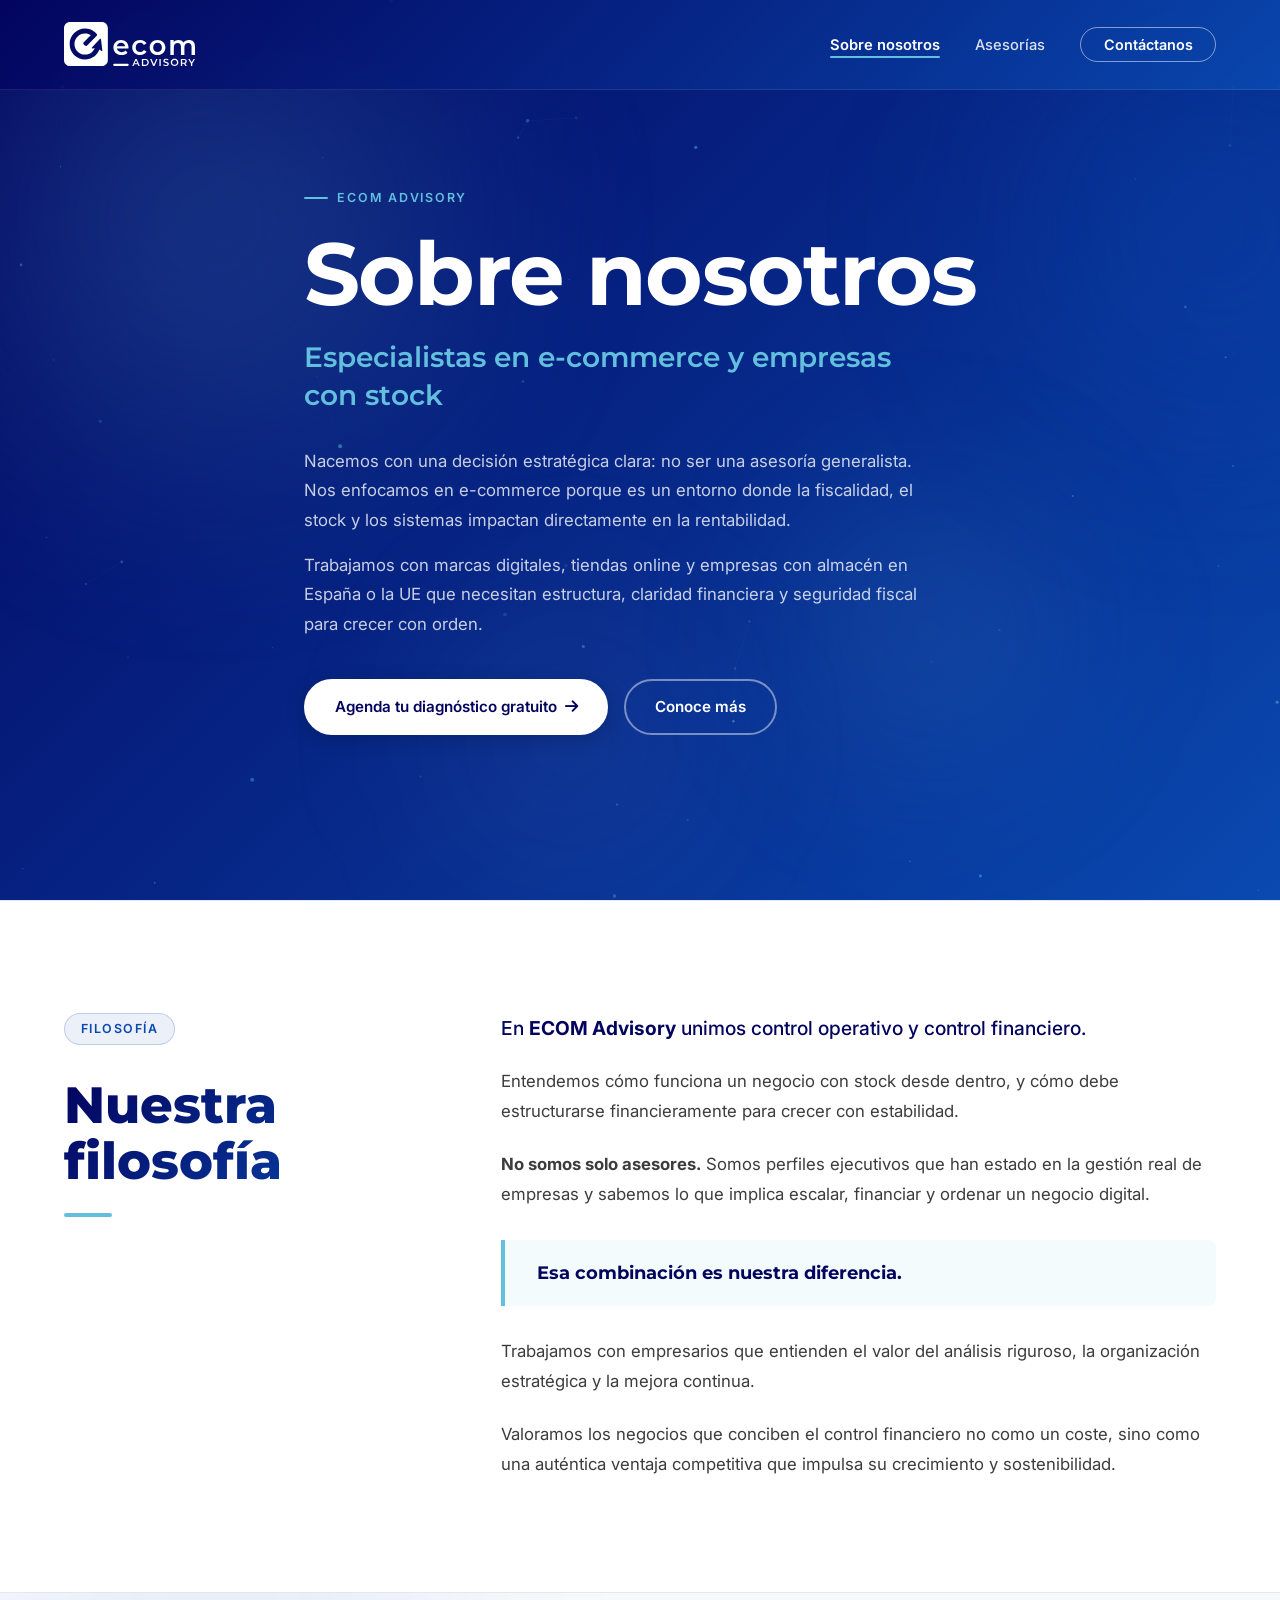
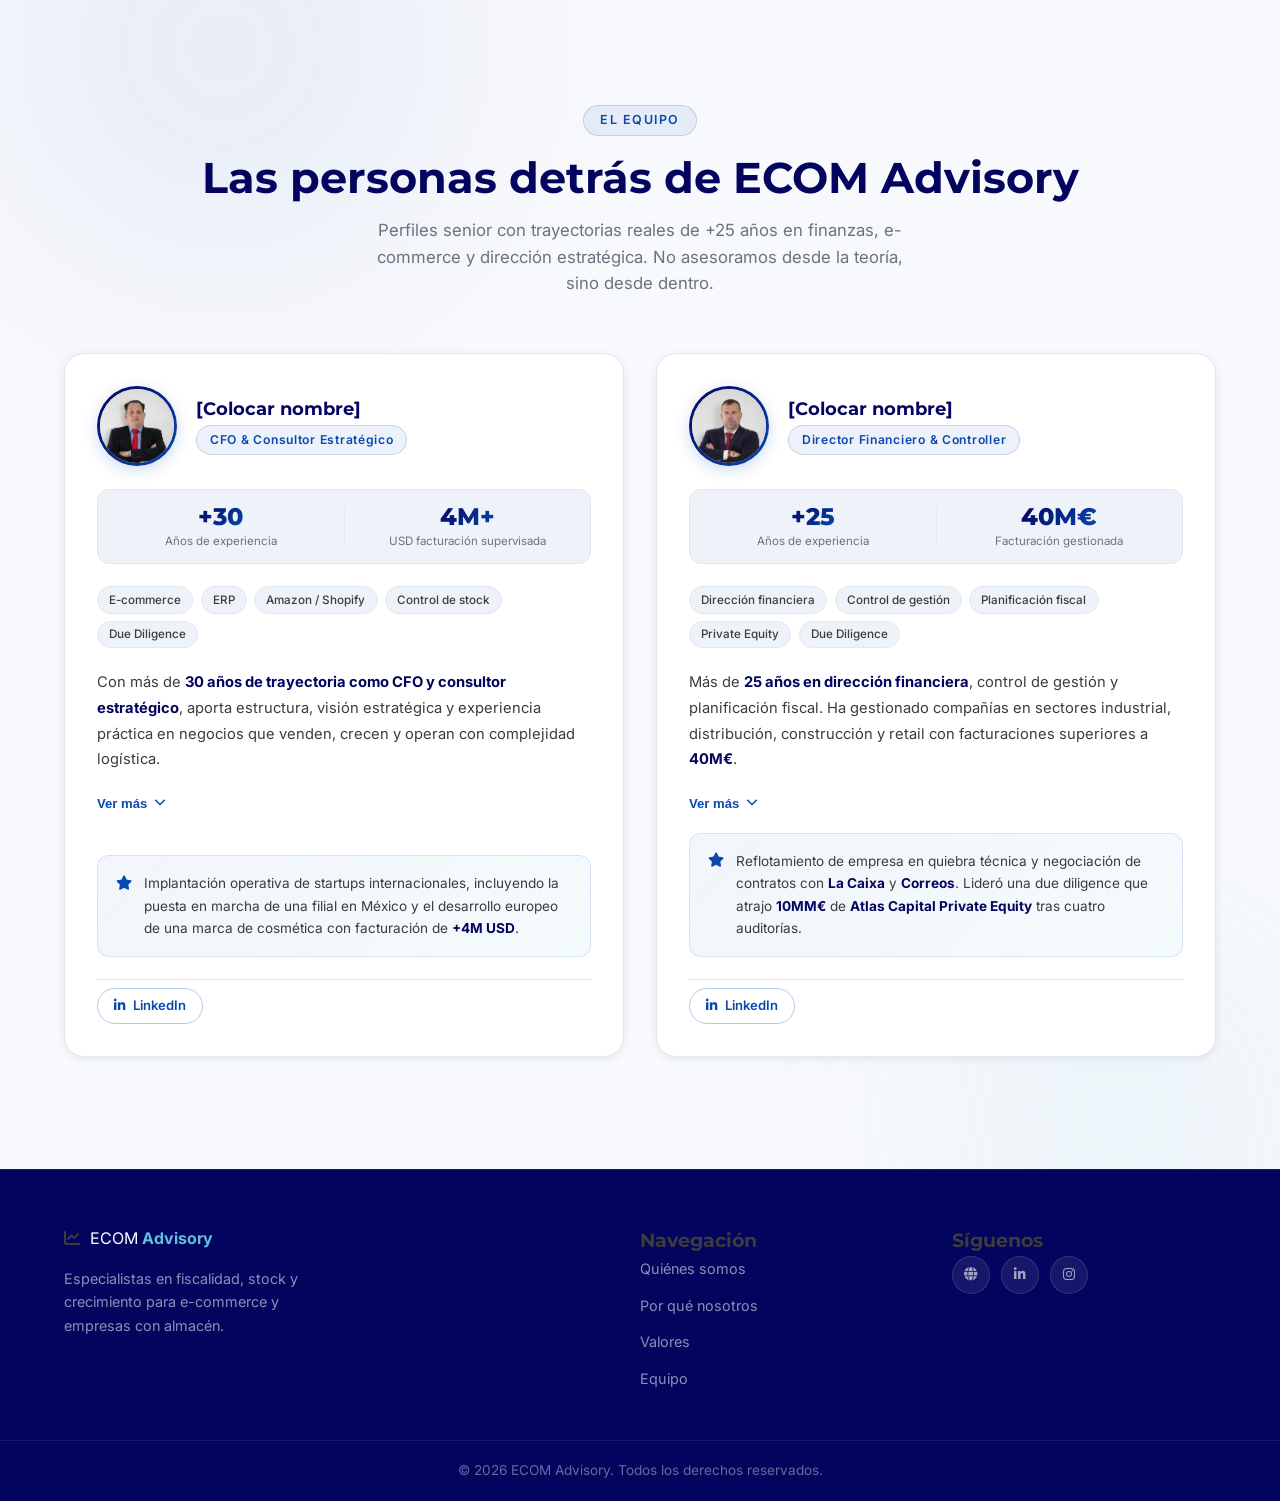
==== commit 1d3992b3: "feat: add new 'About Us' page with interactive elements, styling, and assets." ====
--- a/sobre nosotros/index.html
+++ b/sobre nosotros/index.html
@@ -151,6 +151,196 @@
     </section>
     <!-- FIN SECCIÓN 2 -->
 
+    <!-- ===== EL EQUIPO — SECCIÓN 3 ===== -->
+    <section class="team-section" id="equipo" aria-label="El equipo">
+
+      <!-- Fondo decorativo -->
+      <div class="team-section__bg" aria-hidden="true">
+        <div class="team-section__blob team-section__blob--1"></div>
+        <div class="team-section__blob team-section__blob--2"></div>
+      </div>
+
+      <div class="container">
+
+        <!-- Cabecera -->
+        <div class="section__header team-section__header" data-aos="fade-up">
+          <span class="section__tag team-section__tag">El equipo</span>
+          <h2 class="section__title team-section__title">Las personas detrás de ECOM Advisory</h2>
+          <p class="section__subtitle team-section__subtitle">
+            Perfiles senior con trayectorias reales de +25 años en finanzas, e-commerce y
+            dirección estratégica. No asesoramos desde la teoría, sino desde dentro.
+          </p>
+        </div>
+
+        <!-- Grid de tarjetas -->
+        <div class="team-grid">
+
+          <!-- ── TARJETA 1 ── -->
+          <article class="member-card" data-aos="fade-up" data-aos-delay="100">
+
+            <!-- Cabecera visual de la tarjeta -->
+            <div class="member-card__top">
+              <div class="member-card__photo-ring">
+                <div class="member-card__photo-wrap">
+                  <img src="assets/images/team-1.jpg"
+                    alt="[Colocar nombre] — Operaciones, e-commerce y control estratégico" class="member-card__photo"
+                    loading="lazy" />
+                </div>
+              </div>
+              <div class="member-card__identity">
+                <h3 class="member-card__name">[Colocar nombre]</h3>
+                <span class="member-card__role">CFO & Consultor Estratégico</span>
+              </div>
+            </div>
+
+            <!-- Estadísticas clave -->
+            <div class="member-card__stats">
+              <div class="member-stat">
+                <span class="member-stat__value">+30</span>
+                <span class="member-stat__label">Años de experiencia</span>
+              </div>
+              <div class="member-stat__divider" aria-hidden="true"></div>
+              <div class="member-stat">
+                <span class="member-stat__value">4M+</span>
+                <span class="member-stat__label">USD facturación supervisada</span>
+              </div>
+            </div>
+
+            <!-- Especialidades -->
+            <div class="member-card__tags">
+              <span class="member-tag">E-commerce</span>
+              <span class="member-tag">ERP</span>
+              <span class="member-tag">Amazon / Shopify</span>
+              <span class="member-tag">Control de stock</span>
+              <span class="member-tag">Due Diligence</span>
+            </div>
+
+            <!-- Bio -->
+            <div class="member-card__bio" id="bio-1">
+              <p>Con más de <strong>30 años de trayectoria como CFO y consultor estratégico</strong>, aporta
+                estructura, visión estratégica y experiencia práctica en negocios que venden, crecen y operan con
+                complejidad logística.</p>
+            </div>
+
+            <!-- Bio expandida -->
+            <div class="member-card__bio-extra" id="bio-1-extra" hidden>
+              <p>Ha liderado departamentos financieros en compañías nacionales e internacionales, participando en
+                expansiones, implantación de ERPs y desarrollo de startups en entornos digitales.</p>
+              <p>Especialista en creación de unidades de negocio en e-commerce (Amazon, Shopify, WooCommerce), control
+                de stock y reporting en grandes grupos empresariales.</p>
+            </div>
+
+            <button class="member-card__toggle" aria-expanded="false" aria-controls="bio-1-extra"
+              data-target="bio-1-extra">
+              <span class="toggle-label">Ver más</span>
+              <i class="fas fa-chevron-down" aria-hidden="true"></i>
+            </button>
+
+            <!-- Logro destacado -->
+            <div class="member-card__achievement">
+              <i class="fas fa-star member-card__achievement-icon" aria-hidden="true"></i>
+              <p>Implantación operativa de startups internacionales, incluyendo la puesta en marcha de una filial en
+                México y el desarrollo europeo de una marca de cosmética con facturación de <strong>+4M USD</strong>.
+              </p>
+            </div>
+
+            <!-- Acción -->
+            <div class="member-card__footer">
+              <a href="#" class="member-card__linkedin" aria-label="LinkedIn de [Colocar nombre]">
+                <i class="fab fa-linkedin-in" aria-hidden="true"></i>
+                <span>LinkedIn</span>
+              </a>
+            </div>
+
+          </article>
+
+          <!-- ── TARJETA 2 ── -->
+          <article class="member-card" data-aos="fade-up" data-aos-delay="200">
+
+            <!-- Cabecera visual de la tarjeta -->
+            <div class="member-card__top">
+              <div class="member-card__photo-ring">
+                <div class="member-card__photo-wrap">
+                  <img src="assets/images/team-2.jpg"
+                    alt="[Colocar nombre] — Dirección financiera, estructura y control" class="member-card__photo"
+                    loading="lazy" />
+                </div>
+              </div>
+              <div class="member-card__identity">
+                <h3 class="member-card__name">[Colocar nombre]</h3>
+                <span class="member-card__role">Director Financiero & Controller</span>
+              </div>
+            </div>
+
+            <!-- Estadísticas clave -->
+            <div class="member-card__stats">
+              <div class="member-stat">
+                <span class="member-stat__value">+25</span>
+                <span class="member-stat__label">Años de experiencia</span>
+              </div>
+              <div class="member-stat__divider" aria-hidden="true"></div>
+              <div class="member-stat">
+                <span class="member-stat__value">40M€</span>
+                <span class="member-stat__label">Facturación gestionada</span>
+              </div>
+            </div>
+
+            <!-- Especialidades -->
+            <div class="member-card__tags">
+              <span class="member-tag">Dirección financiera</span>
+              <span class="member-tag">Control de gestión</span>
+              <span class="member-tag">Planificación fiscal</span>
+              <span class="member-tag">Private Equity</span>
+              <span class="member-tag">Due Diligence</span>
+            </div>
+
+            <!-- Bio -->
+            <div class="member-card__bio" id="bio-2">
+              <p>Más de <strong>25 años en dirección financiera</strong>, control de gestión y planificación fiscal.
+                Ha gestionado compañías en sectores industrial, distribución, construcción y retail con
+                facturaciones superiores a <strong>40M€</strong>.</p>
+            </div>
+
+            <!-- Bio expandida -->
+            <div class="member-card__bio-extra" id="bio-2-extra" hidden>
+              <p>Ha ejercido como Director Financiero, Controller y Responsable Financiero en múltiples industrias,
+                aportando claridad estratégica en entornos de alta complejidad.</p>
+              <p>Participó activamente en due diligences para entrada de capital privado, logrando inyecciones de
+                financiación decisivas para el crecimiento empresarial.</p>
+            </div>
+
+            <button class="member-card__toggle" aria-expanded="false" aria-controls="bio-2-extra"
+              data-target="bio-2-extra">
+              <span class="toggle-label">Ver más</span>
+              <i class="fas fa-chevron-down" aria-hidden="true"></i>
+            </button>
+
+            <!-- Logro destacado -->
+            <div class="member-card__achievement">
+              <i class="fas fa-star member-card__achievement-icon" aria-hidden="true"></i>
+              <p>Reflotamiento de empresa en quiebra técnica y negociación de contratos con <strong>La Caixa</strong>
+                y <strong>Correos</strong>. Lideró una due diligence que atrajo <strong>10MM€</strong> de
+                <strong>Atlas Capital Private Equity</strong> tras cuatro auditorías.
+              </p>
+            </div>
+
+            <!-- Acción -->
+            <div class="member-card__footer">
+              <a href="#" class="member-card__linkedin" aria-label="LinkedIn de [Colocar nombre]">
+                <i class="fab fa-linkedin-in" aria-hidden="true"></i>
+                <span>LinkedIn</span>
+              </a>
+            </div>
+
+          </article>
+
+        </div>
+        <!-- /team-grid -->
+
+      </div>
+    </section>
+    <!-- FIN SECCIÓN 3 -->
+
     <!-- ===== SECCIONES SIGUIENTES — pendientes de contenido ===== -->
 
   </main>
--- a/sobre nosotros/css/styles.css
+++ b/sobre nosotros/css/styles.css
@@ -982,7 +982,370 @@
   border-color: transparent;
 }
 
+/* ===== TEAM SECTION (fondo blanco) ===== */
+.team-section {
+  position: relative;
+  padding: 7rem 0;
+  background: var(--light-bg);
+  border-top: 1px solid var(--clr-border);
+  overflow: hidden;
+}
+
+/* Blobs decorativos muy suaves — solo dan textura, no cambian el fondo */
+.team-section__bg {
+  position: absolute;
+  inset: 0;
+  pointer-events: none;
+  z-index: 0;
+}
+
+.team-section__blob {
+  position: absolute;
+  border-radius: 50%;
+  filter: blur(90px);
+  opacity: 0.18;
+}
+
+.team-section__blob--1 {
+  width: 55vw;
+  height: 55vw;
+  max-width: 700px;
+  max-height: 700px;
+  top: -25%;
+  left: -10%;
+  background: radial-gradient(ellipse, rgba(10, 73, 176, 0.5) 0%, transparent 70%);
+  animation: blobFloat1 16s ease-in-out infinite;
+}
+
+.team-section__blob--2 {
+  width: 45vw;
+  height: 45vw;
+  max-width: 580px;
+  max-height: 580px;
+  bottom: -20%;
+  right: -10%;
+  background: radial-gradient(ellipse, rgba(98, 191, 221, 0.6) 0%, transparent 70%);
+  animation: blobFloat3 12s ease-in-out infinite;
+}
+
+.team-section .container {
+  position: relative;
+  z-index: 1;
+}
+
+/* Header — hereda estilos base (fondo claro, texto oscuro) */
+.team-section__tag {
+  color: var(--secondary) !important;
+  background: rgba(10, 73, 176, 0.07) !important;
+  border-color: rgba(10, 73, 176, 0.18) !important;
+}
+
+.team-section__title {
+  color: var(--primary) !important;
+}
+
+.team-section__subtitle {
+  color: var(--clr-text-muted) !important;
+  max-width: 560px !important;
+}
+
+/* Grid de 2 columnas */
+.team-grid {
+  display: grid;
+  grid-template-columns: repeat(2, 1fr);
+  gap: 2rem;
+}
+
+/* ── Tarjeta individual ── */
+.member-card {
+  background: var(--white);
+  border: 1px solid var(--clr-border);
+  border-radius: 20px;
+  padding: 2rem;
+  display: flex;
+  flex-direction: column;
+  gap: 1.4rem;
+  box-shadow: var(--shadow-sm);
+  transition: transform 0.35s cubic-bezier(0.4, 0, 0.2, 1),
+    box-shadow 0.35s cubic-bezier(0.4, 0, 0.2, 1),
+    border-color 0.35s ease;
+  position: relative;
+  overflow: hidden;
+}
+
+.member-card::before {
+  content: "";
+  position: absolute;
+  top: 0;
+  left: 0;
+  right: 0;
+  height: 3px;
+  background: var(--gradient);
+  opacity: 0;
+  transition: opacity 0.35s ease;
+}
+
+.member-card:hover {
+  transform: translateY(-6px);
+  border-color: rgba(10, 73, 176, 0.2);
+  box-shadow: var(--shadow-lg);
+}
+
+.member-card:hover::before {
+  opacity: 1;
+}
+
+/* ── Top: foto + nombre ── */
+.member-card__top {
+  display: flex;
+  align-items: center;
+  gap: 1.2rem;
+}
+
+.member-card__photo-ring {
+  flex-shrink: 0;
+  width: 80px;
+  height: 80px;
+  border-radius: 50%;
+  padding: 3px;
+  background: var(--gradient);
+  box-shadow: 0 4px 16px rgba(10, 73, 176, 0.2);
+  transition: box-shadow 0.35s ease;
+}
+
+.member-card:hover .member-card__photo-ring {
+  box-shadow: 0 8px 28px rgba(10, 73, 176, 0.35);
+}
+
+.member-card__photo-wrap {
+  width: 100%;
+  height: 100%;
+  border-radius: 50%;
+  overflow: hidden;
+  background: var(--clr-surface);
+}
+
+.member-card__photo {
+  width: 100%;
+  height: 100%;
+  object-fit: cover;
+  object-position: top center;
+  display: block;
+}
+
+.member-card__identity {
+  flex: 1;
+  min-width: 0;
+}
+
+.member-card__name {
+  font-size: 1.15rem;
+  font-weight: 700;
+  color: var(--primary);
+  line-height: 1.2;
+  margin-bottom: 0.35rem;
+}
+
+.member-card__role {
+  display: inline-block;
+  font-size: 0.76rem;
+  font-weight: 600;
+  letter-spacing: 0.06em;
+  color: var(--secondary);
+  background: rgba(10, 73, 176, 0.07);
+  border: 1px solid rgba(10, 73, 176, 0.18);
+  border-radius: 999px;
+  padding: 0.25rem 0.8rem;
+}
+
+/* ── Stats ── */
+.member-card__stats {
+  display: flex;
+  align-items: center;
+  gap: 1.2rem;
+  background: var(--clr-surface);
+  border: 1px solid var(--clr-border);
+  border-radius: 12px;
+  padding: 0.9rem 1.2rem;
+}
+
+.member-stat {
+  display: flex;
+  flex-direction: column;
+  align-items: center;
+  flex: 1;
+  text-align: center;
+}
+
+.member-stat__value {
+  font-family: var(--font-heading);
+  font-size: 1.5rem;
+  font-weight: 800;
+  background: var(--gradient);
+  -webkit-background-clip: text;
+  -webkit-text-fill-color: transparent;
+  background-clip: text;
+  line-height: 1.1;
+}
+
+.member-stat__label {
+  font-size: 0.72rem;
+  color: var(--clr-text-muted);
+  margin-top: 0.2rem;
+  line-height: 1.3;
+}
+
+.member-stat__divider {
+  width: 1px;
+  height: 36px;
+  background: var(--clr-border);
+  flex-shrink: 0;
+}
+
+/* ── Tags de especialidad ── */
+.member-card__tags {
+  display: flex;
+  flex-wrap: wrap;
+  gap: 0.45rem;
+}
+
+.member-tag {
+  font-size: 0.73rem;
+  font-weight: 500;
+  color: var(--dark);
+  background: var(--clr-surface);
+  border: 1px solid var(--clr-border);
+  border-radius: 999px;
+  padding: 0.2rem 0.7rem;
+  transition: background 0.2s ease, color 0.2s ease, border-color 0.2s ease;
+}
+
+.member-card:hover .member-tag {
+  background: rgba(10, 73, 176, 0.07);
+  border-color: rgba(10, 73, 176, 0.2);
+  color: var(--secondary);
+}
+
+/* ── Bio ── */
+.member-card__bio p,
+.member-card__bio-extra p {
+  font-size: 0.92rem;
+  line-height: 1.75;
+  color: var(--dark);
+}
+
+.member-card__bio strong,
+.member-card__bio-extra strong {
+  color: var(--primary);
+}
+
+.member-card__bio-extra {
+  display: flex;
+  flex-direction: column;
+  gap: 0.7rem;
+  margin-top: 0.5rem;
+  padding-top: 0.7rem;
+  border-top: 1px solid var(--clr-border);
+}
+
+.member-card__bio-extra[hidden] {
+  display: none;
+}
+
+/* ── Toggle "Ver más" ── */
+.member-card__toggle {
+  display: inline-flex;
+  align-items: center;
+  gap: 0.4rem;
+  font-size: 0;
+  font-weight: 600;
+  color: var(--secondary);
+  background: none;
+  border: none;
+  padding: 0;
+  cursor: pointer;
+  transition: color 0.2s ease;
+  align-self: flex-start;
+}
+
+.member-card__toggle:hover {
+  color: var(--primary);
+}
+
+.member-card__toggle .toggle-label {
+  font-size: 0.82rem;
+}
+
+.member-card__toggle i {
+  font-size: 0.72rem;
+  transition: transform 0.3s ease;
+}
+
+.member-card__toggle[aria-expanded="true"] i {
+  transform: rotate(180deg);
+}
+
+/* ── Logro destacado ── */
+.member-card__achievement {
+  display: flex;
+  gap: 0.8rem;
+  align-items: flex-start;
+  background: linear-gradient(135deg, rgba(10, 73, 176, 0.05) 0%, rgba(98, 191, 221, 0.07) 100%);
+  border: 1px solid rgba(10, 73, 176, 0.12);
+  border-radius: 12px;
+  padding: 1rem 1.1rem;
+  margin-top: auto;
+}
+
+.member-card__achievement-icon {
+  color: var(--secondary);
+  font-size: 0.9rem;
+  flex-shrink: 0;
+  margin-top: 0.2rem;
+}
+
+.member-card__achievement p {
+  font-size: 0.85rem;
+  line-height: 1.65;
+  color: var(--dark);
+}
+
+.member-card__achievement strong {
+  color: var(--primary);
+}
+
+/* ── Footer (LinkedIn) ── */
+.member-card__footer {
+  display: flex;
+  align-items: center;
+  padding-top: 0.5rem;
+  border-top: 1px solid var(--clr-border);
+}
+
+.member-card__linkedin {
+  display: inline-flex;
+  align-items: center;
+  gap: 0.5rem;
+  font-size: 0.82rem;
+  font-weight: 600;
+  color: var(--secondary);
+  border: 1px solid rgba(10, 73, 176, 0.3);
+  border-radius: 999px;
+  padding: 0.4rem 1rem;
+  transition: color 0.25s ease, background 0.25s ease, border-color 0.25s ease, transform 0.2s ease;
+}
+
+.member-card__linkedin:hover {
+  color: var(--white);
+  background: var(--gradient);
+  border-color: transparent;
+  transform: translateY(-1px);
+}
+
+
+
 /* ===== CTA / CONTACTO ===== */
+
 .cta {
   padding: 7rem 0;
   position: relative;
@@ -1332,6 +1695,13 @@
     grid-template-columns: repeat(2, 1fr);
   }
 
+  /* Team Section nueva */
+  .team-grid {
+    grid-template-columns: 1fr;
+    max-width: 580px;
+    margin-inline: auto;
+  }
+
   /* Filosofía */
   .philosophy__inner {
     grid-template-columns: 1fr;
@@ -1467,11 +1837,26 @@
     grid-template-columns: 1fr;
   }
 
-  /* === TEAM === */
+  /* === TEAM (legacy) === */
   .team__grid {
     grid-template-columns: 1fr;
     max-width: 480px;
     margin-inline: auto;
+  }
+
+  /* === TEAM SECTION nueva === */
+  .team-grid {
+    max-width: 520px;
+    margin-inline: auto;
+  }
+
+  .member-card__stats {
+    flex-wrap: wrap;
+    gap: 0.8rem;
+  }
+
+  .member-stat__divider {
+    display: none;
   }
 
   /* === CONTACTO === */
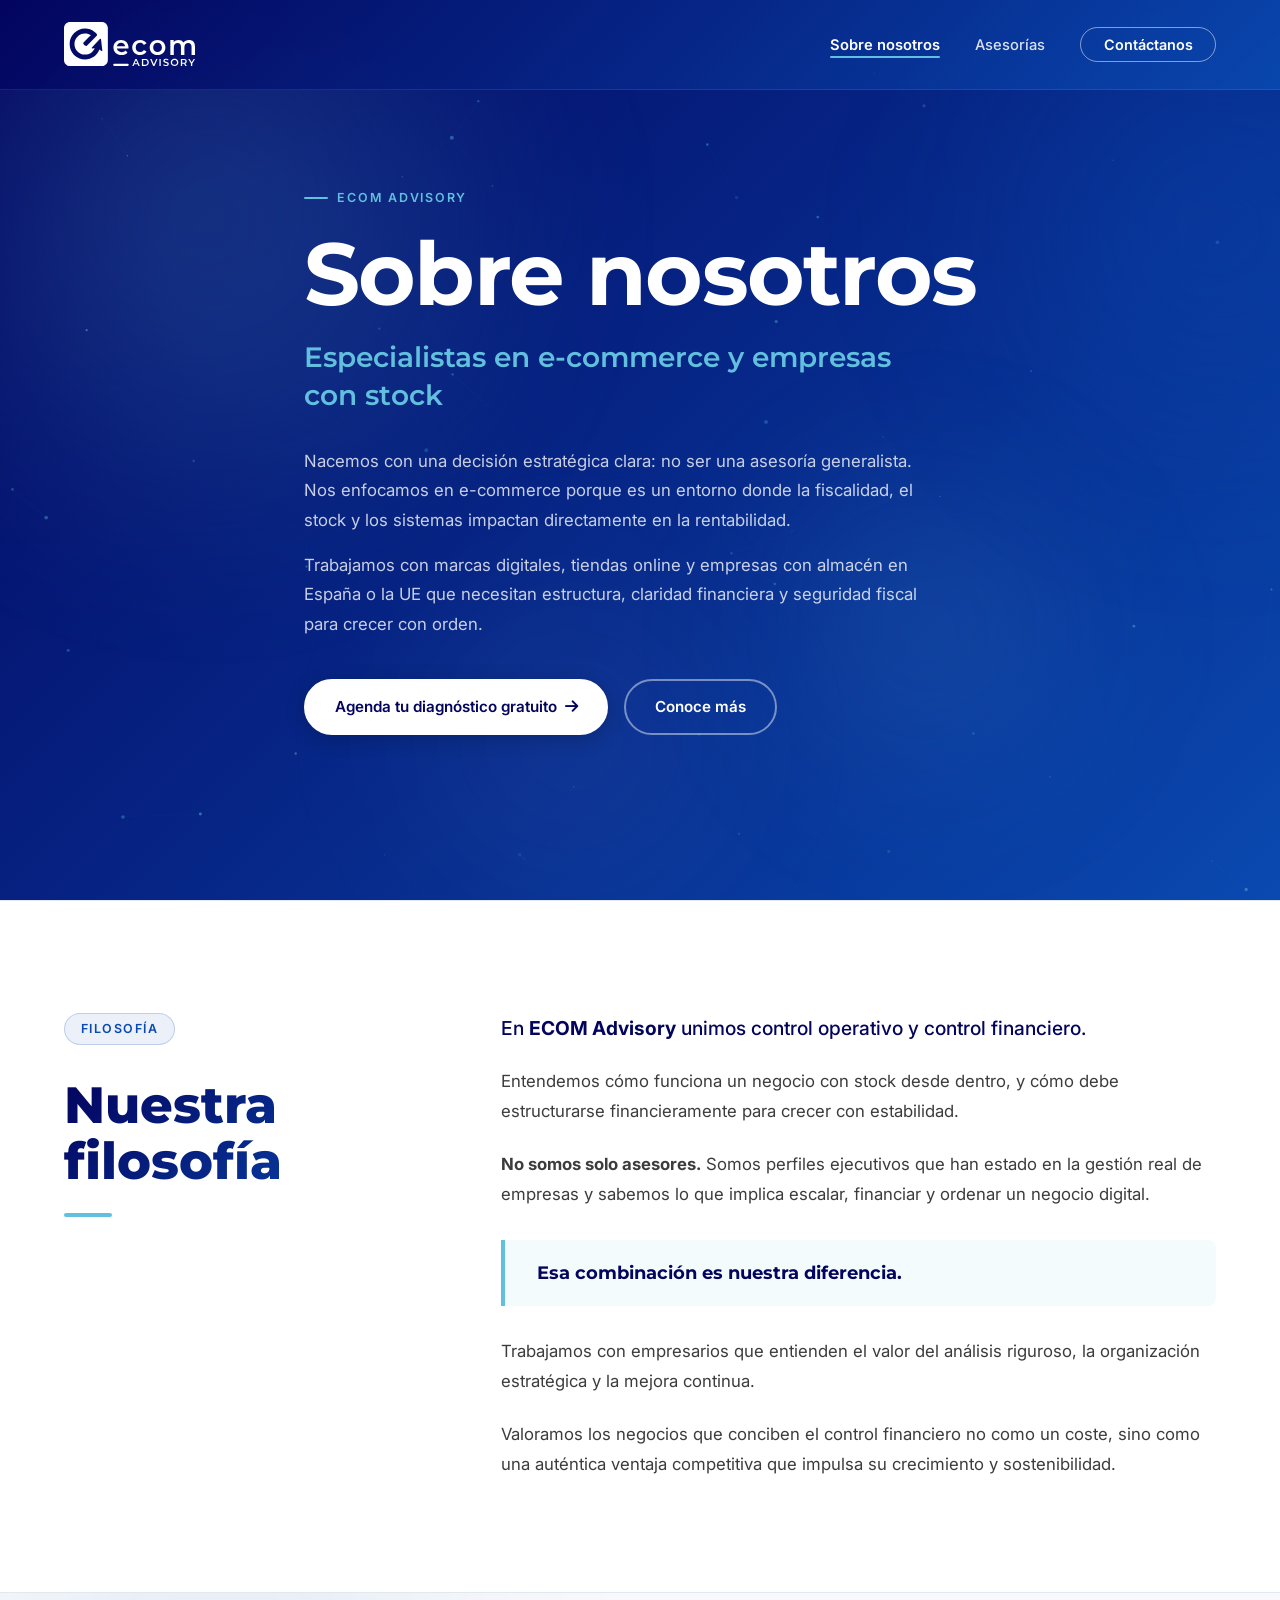
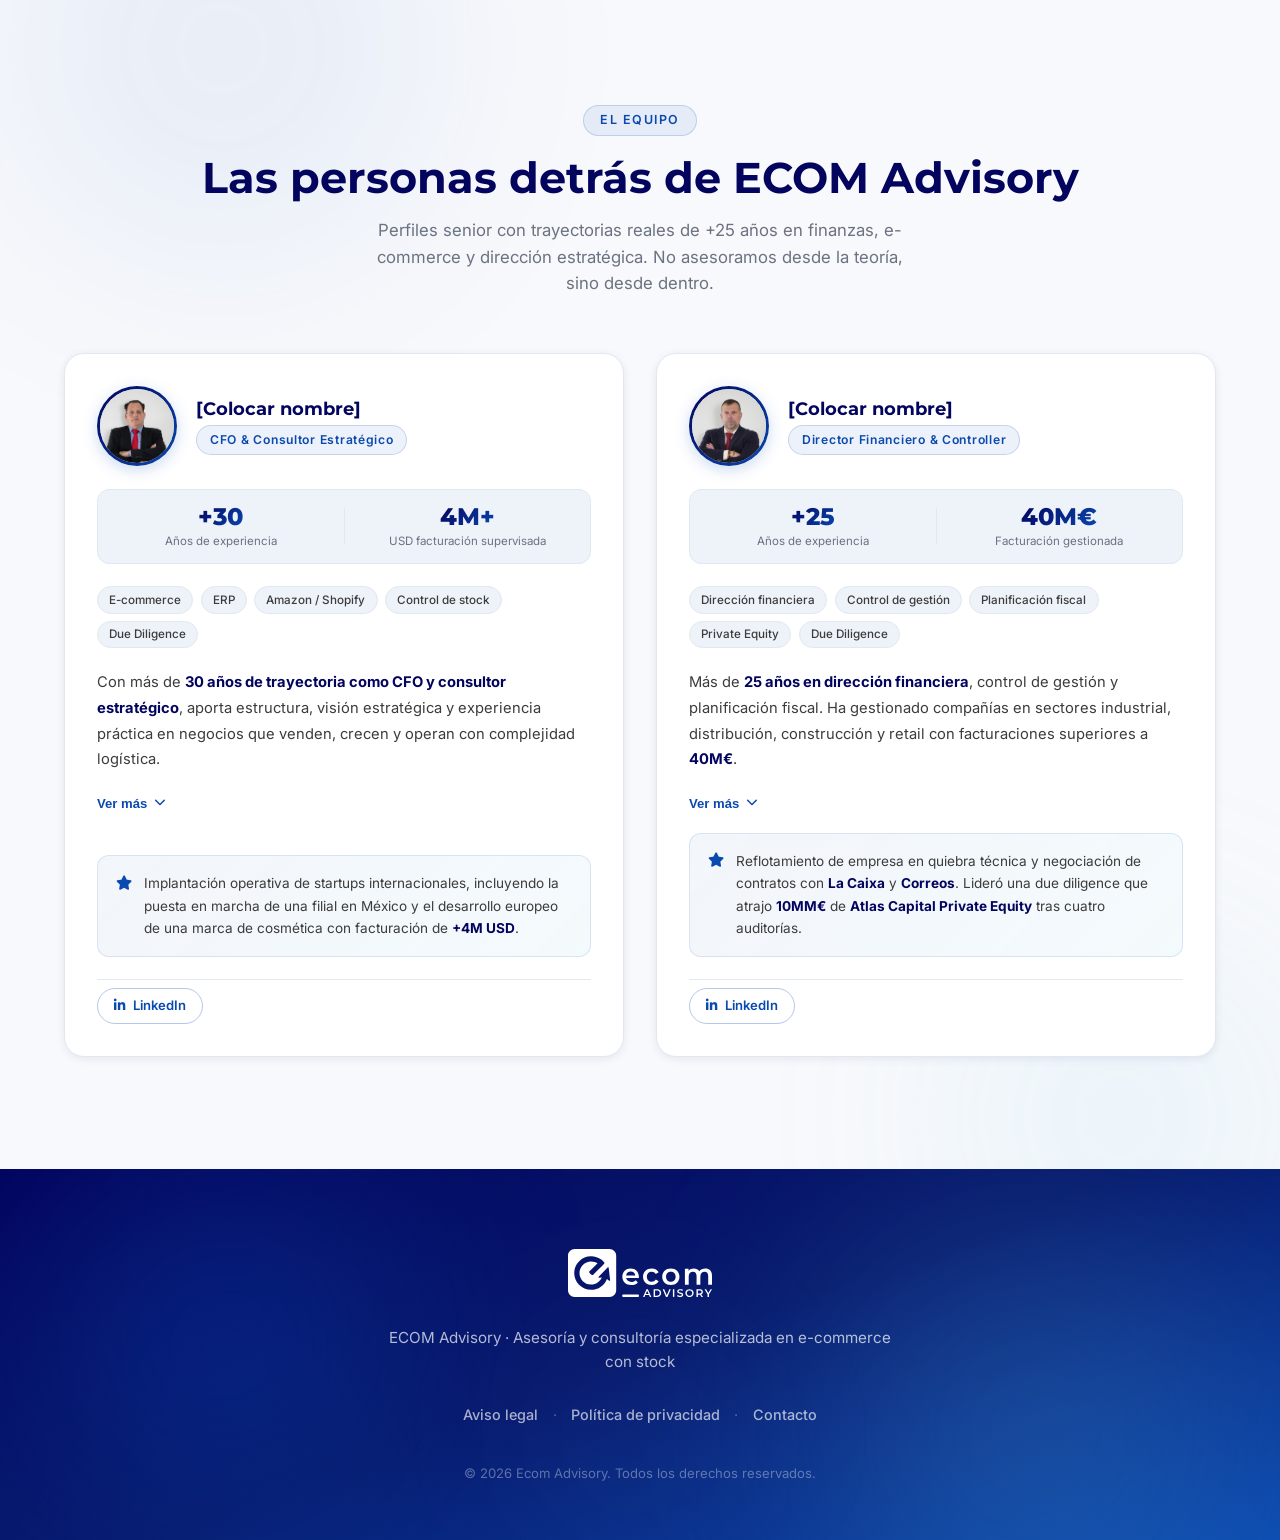
==== commit 008e7c38: "feat: Add 'About Us' page with full HTML structure, styling, and interactive JavaScript features." ====
--- a/sobre nosotros/index.html
+++ b/sobre nosotros/index.html
@@ -346,38 +346,39 @@
   </main>
 
   <!-- ===== FOOTER ===== -->
-  <footer class="footer">
+  <footer class="footer" id="footer-main">
+
+    <!-- Fondo con blobs reactivos al mouse -->
+    <div class="footer__bg" aria-hidden="true" id="footerBg">
+      <div class="footer__blob footer__blob--1"></div>
+      <div class="footer__blob footer__blob--2"></div>
+      <div class="footer__blob footer__blob--3"></div>
+    </div>
+
     <div class="container footer__inner">
-      <div class="footer__brand">
-        <a href="/" class="nav__logo" aria-label="ECOM Advisory - Inicio">
-          <span class="logo__icon"><i class="fas fa-chart-line" aria-hidden="true"></i></span>
-          <span class="logo__text">ECOM <strong>Advisory</strong></span>
-        </a>
-        <p>Especialistas en fiscalidad, stock y crecimiento para e-commerce y empresas con almacén.</p>
-      </div>
-      <div class="footer__links">
-        <h3>Navegación</h3>
-        <ul>
-          <li><a href="#quienes-somos">Quiénes somos</a></li>
-          <li><a href="#por-que-nosotros">Por qué nosotros</a></li>
-          <li><a href="#valores">Valores</a></li>
-          <li><a href="#equipo">Equipo</a></li>
-        </ul>
-      </div>
-      <div class="footer__social">
-        <h3>Síguenos</h3>
-        <div class="social__icons">
-          <a href="https://ecomadvisory.es" aria-label="Web principal" class="social__icon"><i class="fas fa-globe"
-              aria-hidden="true"></i></a>
-          <a href="#" aria-label="LinkedIn" class="social__icon"><i class="fab fa-linkedin-in"
-              aria-hidden="true"></i></a>
-          <a href="#" aria-label="Instagram" class="social__icon"><i class="fab fa-instagram"
-              aria-hidden="true"></i></a>
-        </div>
-      </div>
-    </div>
-    <div class="footer__bottom">
-      <p>&copy; 2026 ECOM Advisory. Todos los derechos reservados.</p>
+
+      <!-- Logo -->
+      <a href="https://ecomadvisory.es/" class="footer__logo" aria-label="ECOM Advisory — Inicio">
+        <img src="assets/images/logo blanco.svg" alt="ECOM Advisory" class="footer__logo-img" height="48" />
+      </a>
+
+      <!-- Tagline -->
+      <p class="footer__tagline">
+        ECOM Advisory · Asesoría y consultoría especializada en e-commerce con stock
+      </p>
+
+      <!-- Navegación legal -->
+      <nav class="footer__nav" aria-label="Pie de página">
+        <a href="https://ecomadvisory.es/aviso-legal" class="footer__nav-link">Aviso legal</a>
+        <span class="footer__nav-sep" aria-hidden="true">·</span>
+        <a href="https://ecomadvisory.es/politica-de-privacidad" class="footer__nav-link">Política de privacidad</a>
+        <span class="footer__nav-sep" aria-hidden="true">·</span>
+        <a href="https://ecomadvisory.es/#contacto" class="footer__nav-link">Contacto</a>
+      </nav>
+
+      <!-- Copyright -->
+      <p class="footer__copy">&copy; 2026 Ecom Advisory. Todos los derechos reservados.</p>
+
     </div>
   </footer>
 
--- a/sobre nosotros/css/styles.css
+++ b/sobre nosotros/css/styles.css
@@ -1471,93 +1471,128 @@
 
 /* ===== FOOTER ===== */
 .footer {
-  background: var(--primary);
-  border-top: 1px solid rgba(255, 255, 255, 0.08);
-  padding-top: 3.5rem;
-}
-
+  position: relative;
+  background: linear-gradient(160deg, #03045e 0%, #071a6e 50%, #0a49b0 100%);
+  overflow: hidden;
+  padding: 5rem 0 3.5rem;
+}
+
+/* Fondo reactivo al mouse */
+.footer__bg {
+  position: absolute;
+  inset: 0;
+  z-index: 0;
+  pointer-events: none;
+  will-change: transform;
+}
+
+.footer__blob {
+  position: absolute;
+  border-radius: 50%;
+  filter: blur(80px);
+  pointer-events: none;
+}
+
+.footer__blob--1 {
+  width: 60vw;
+  height: 60vw;
+  max-width: 750px;
+  max-height: 750px;
+  top: -30%;
+  right: -10%;
+  background: radial-gradient(ellipse, rgba(98, 191, 221, 0.22) 0%, transparent 65%);
+  animation: blobFloat2 20s ease-in-out infinite;
+}
+
+.footer__blob--2 {
+  width: 45vw;
+  height: 45vw;
+  max-width: 580px;
+  max-height: 580px;
+  bottom: -25%;
+  left: -5%;
+  background: radial-gradient(ellipse, rgba(10, 73, 176, 0.4) 0%, transparent 65%);
+  animation: blobFloat4 16s ease-in-out infinite;
+}
+
+.footer__blob--3 {
+  width: 30vw;
+  height: 30vw;
+  max-width: 400px;
+  max-height: 400px;
+  top: 20%;
+  left: 50%;
+  transform: translateX(-50%);
+  background: radial-gradient(ellipse, rgba(255, 255, 255, 0.04) 0%, transparent 65%);
+  animation: blobFloat1 24s ease-in-out infinite;
+}
+
+/* Contenido centrado */
 .footer__inner {
-  display: grid;
-  grid-template-columns: 2fr 1fr 1fr;
-  gap: 3rem;
-  padding-bottom: 3rem;
-}
-
-.footer .logo__text {
+  position: relative;
+  z-index: 1;
+  display: flex;
+  flex-direction: column;
+  align-items: center;
+  gap: 1.8rem;
+  text-align: center;
+}
+
+/* Logo */
+.footer__logo {
+  display: inline-block;
+  transition: opacity 0.25s ease;
+}
+
+.footer__logo:hover {
+  opacity: 0.8;
+}
+
+.footer__logo-img {
+  display: block;
+  height: 48px;
+  width: auto;
+}
+
+/* Tagline */
+.footer__tagline {
+  color: rgba(255, 255, 255, 0.7);
+  font-size: 0.95rem;
+  line-height: 1.6;
+  max-width: 520px;
+}
+
+/* Nav legal */
+.footer__nav {
+  display: flex;
+  align-items: center;
+  gap: 0.9rem;
+  flex-wrap: wrap;
+  justify-content: center;
+}
+
+.footer__nav-link {
+  color: rgba(255, 255, 255, 0.65);
+  font-size: 0.9rem;
+  font-weight: 500;
+  transition: color 0.2s ease;
+}
+
+.footer__nav-link:hover {
   color: var(--white);
 }
 
-.footer .logo__text strong {
-  color: var(--tertiary);
-}
-
-.footer__brand p {
-  color: rgba(255, 255, 255, 0.55);
+.footer__nav-sep {
+  color: rgba(255, 255, 255, 0.3);
   font-size: 0.9rem;
-  margin-top: 1rem;
-  max-width: 280px;
-}
-
-.footer__links h4,
-.footer__social h4 {
-  color: var(--white);
+  user-select: none;
+}
+
+/* Copyright */
+.footer__copy {
+  color: rgba(255, 255, 255, 0.35);
   font-size: 0.82rem;
-  font-weight: 700;
-  text-transform: uppercase;
-  letter-spacing: 0.08em;
-  margin-bottom: 1.2rem;
-}
-
-.footer__links ul {
-  display: flex;
-  flex-direction: column;
-  gap: 0.7rem;
-}
-
-.footer__links a {
-  color: rgba(255, 255, 255, 0.55);
-  font-size: 0.9rem;
-  transition: var(--transition);
-}
-
-.footer__links a:hover {
-  color: var(--tertiary);
-}
-
-.social__icons {
-  display: flex;
-  gap: 0.7rem;
-}
-
-.social__icon {
-  width: 38px;
-  height: 38px;
-  background: rgba(255, 255, 255, 0.08);
-  border: 1px solid rgba(255, 255, 255, 0.12);
-  border-radius: 50%;
-  display: grid;
-  place-items: center;
-  color: rgba(255, 255, 255, 0.6);
-  font-size: 0.85rem;
-  transition: var(--transition);
-}
-
-.social__icon:hover {
-  background: var(--tertiary);
-  color: var(--primary);
-  border-color: transparent;
-  transform: translateY(-2px);
-}
-
-.footer__bottom {
-  border-top: 1px solid rgba(255, 255, 255, 0.08);
-  padding: 1.2rem 0;
-  text-align: center;
-}
-
-.footer__bottom p {
-  font-size: 0.85rem;
-  color: rgba(255, 255, 255, 0.4);
+  margin-top: 0.5rem;
 }
 
 /* ===== BACK TO TOP ===== */
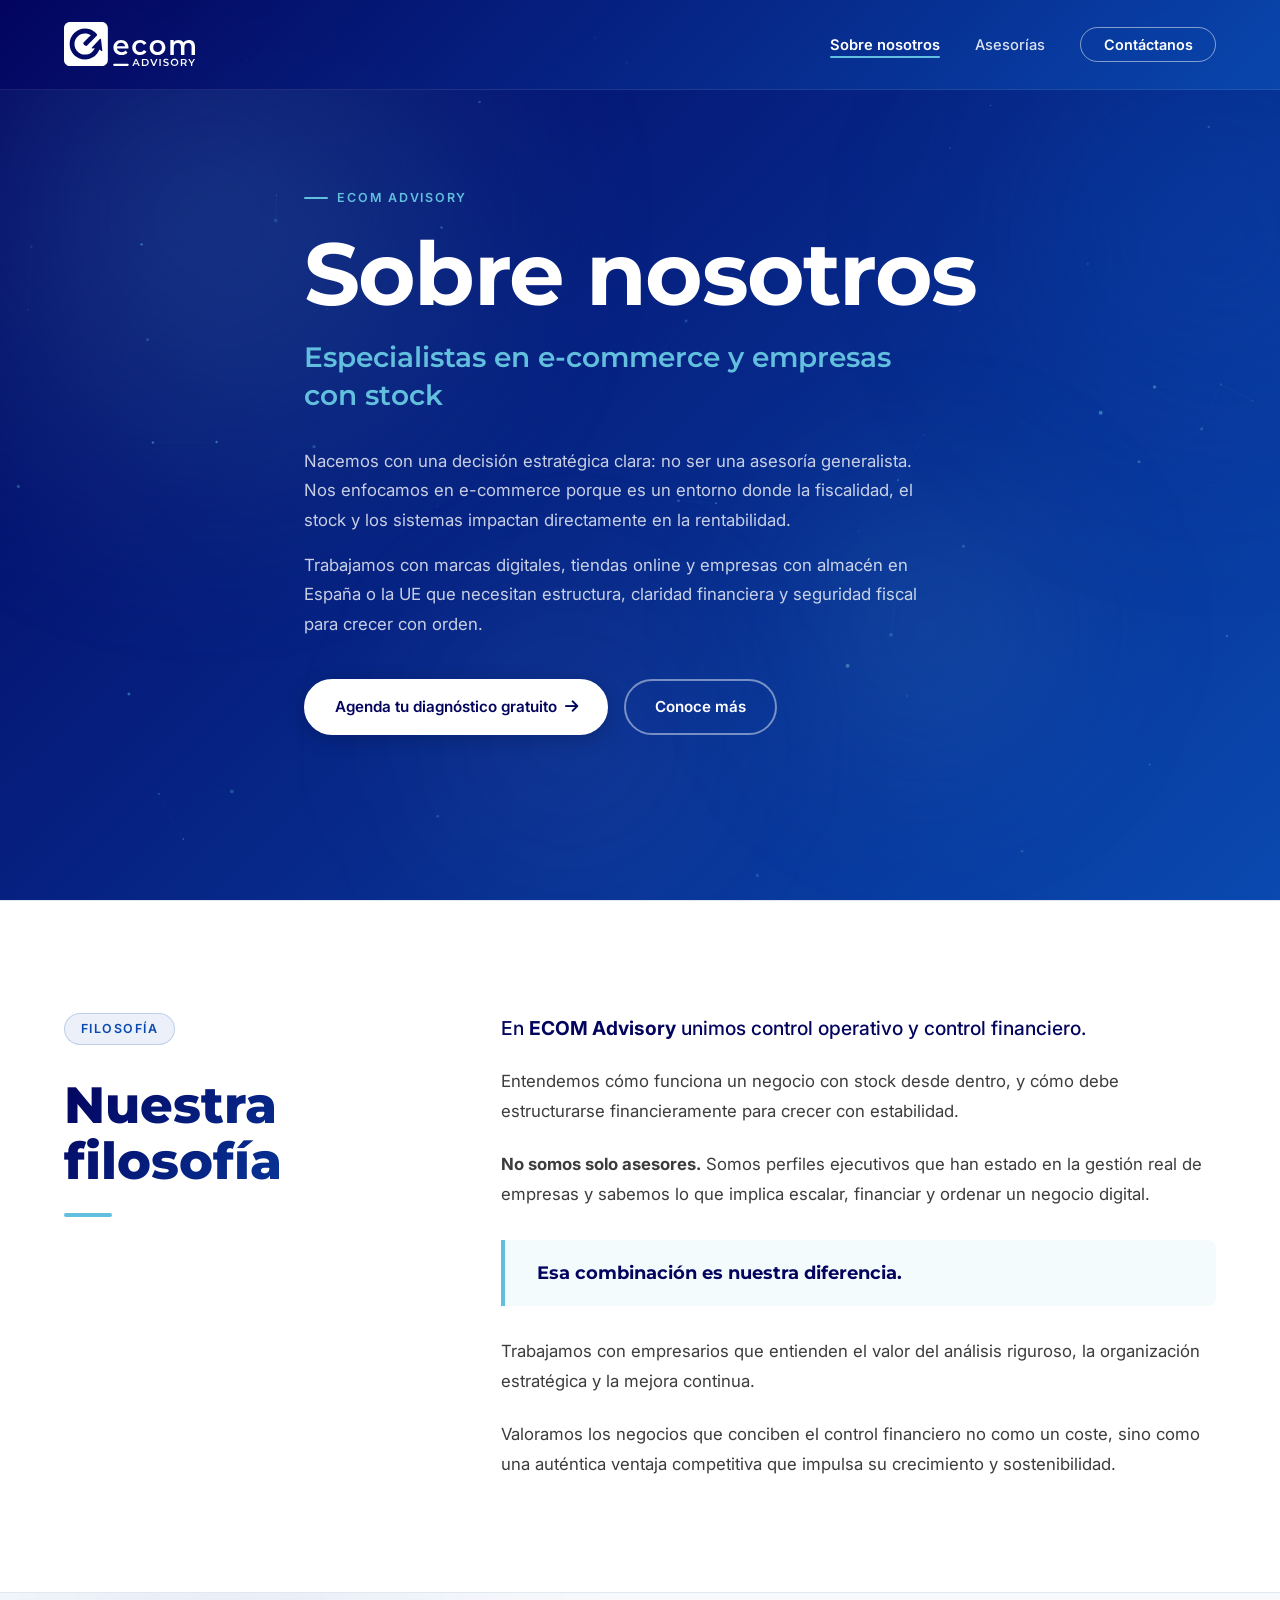
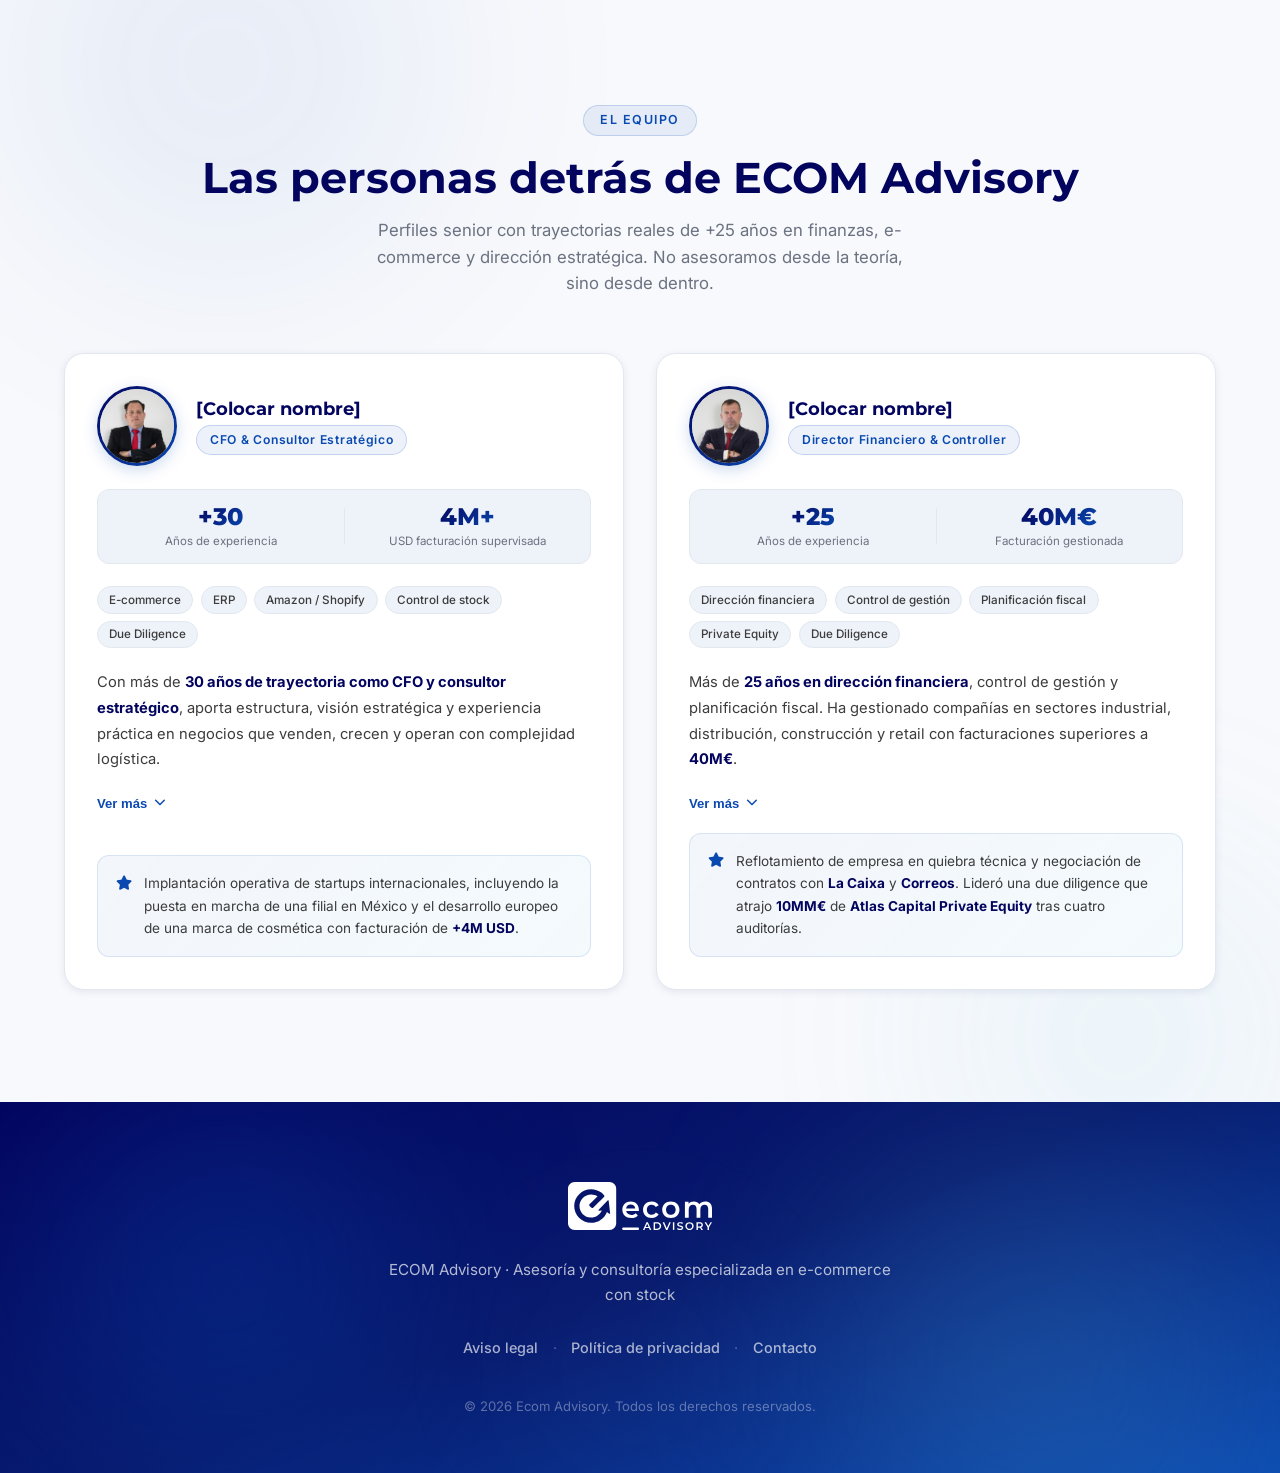
==== commit da5d1f29: "feat: implement 'Sobre Nosotros' page with its initial HTML structure, comprehensive styling, and in" ====
--- a/sobre nosotros/index.html
+++ b/sobre nosotros/index.html
@@ -244,13 +244,7 @@
               </p>
             </div>
 
-            <!-- Acción -->
-            <div class="member-card__footer">
-              <a href="#" class="member-card__linkedin" aria-label="LinkedIn de [Colocar nombre]">
-                <i class="fab fa-linkedin-in" aria-hidden="true"></i>
-                <span>LinkedIn</span>
-              </a>
-            </div>
+
 
           </article>
 
@@ -324,13 +318,7 @@
               </p>
             </div>
 
-            <!-- Acción -->
-            <div class="member-card__footer">
-              <a href="#" class="member-card__linkedin" aria-label="LinkedIn de [Colocar nombre]">
-                <i class="fab fa-linkedin-in" aria-hidden="true"></i>
-                <span>LinkedIn</span>
-              </a>
-            </div>
+
 
           </article>
 
--- a/sobre nosotros/css/styles.css
+++ b/sobre nosotros/css/styles.css
@@ -1747,15 +1747,8 @@
     position: static;
   }
 
-  /* Footer */
-  .footer__inner {
-    grid-template-columns: 1fr 1fr;
-    gap: 2.5rem;
-  }
-
-  .footer__brand {
-    grid-column: 1 / -1;
-  }
+  /* Footer — flex column centrado por defecto, no requiere overrides en este breakpoint */
+
 }
 
 /* ---- 768px ---- */
